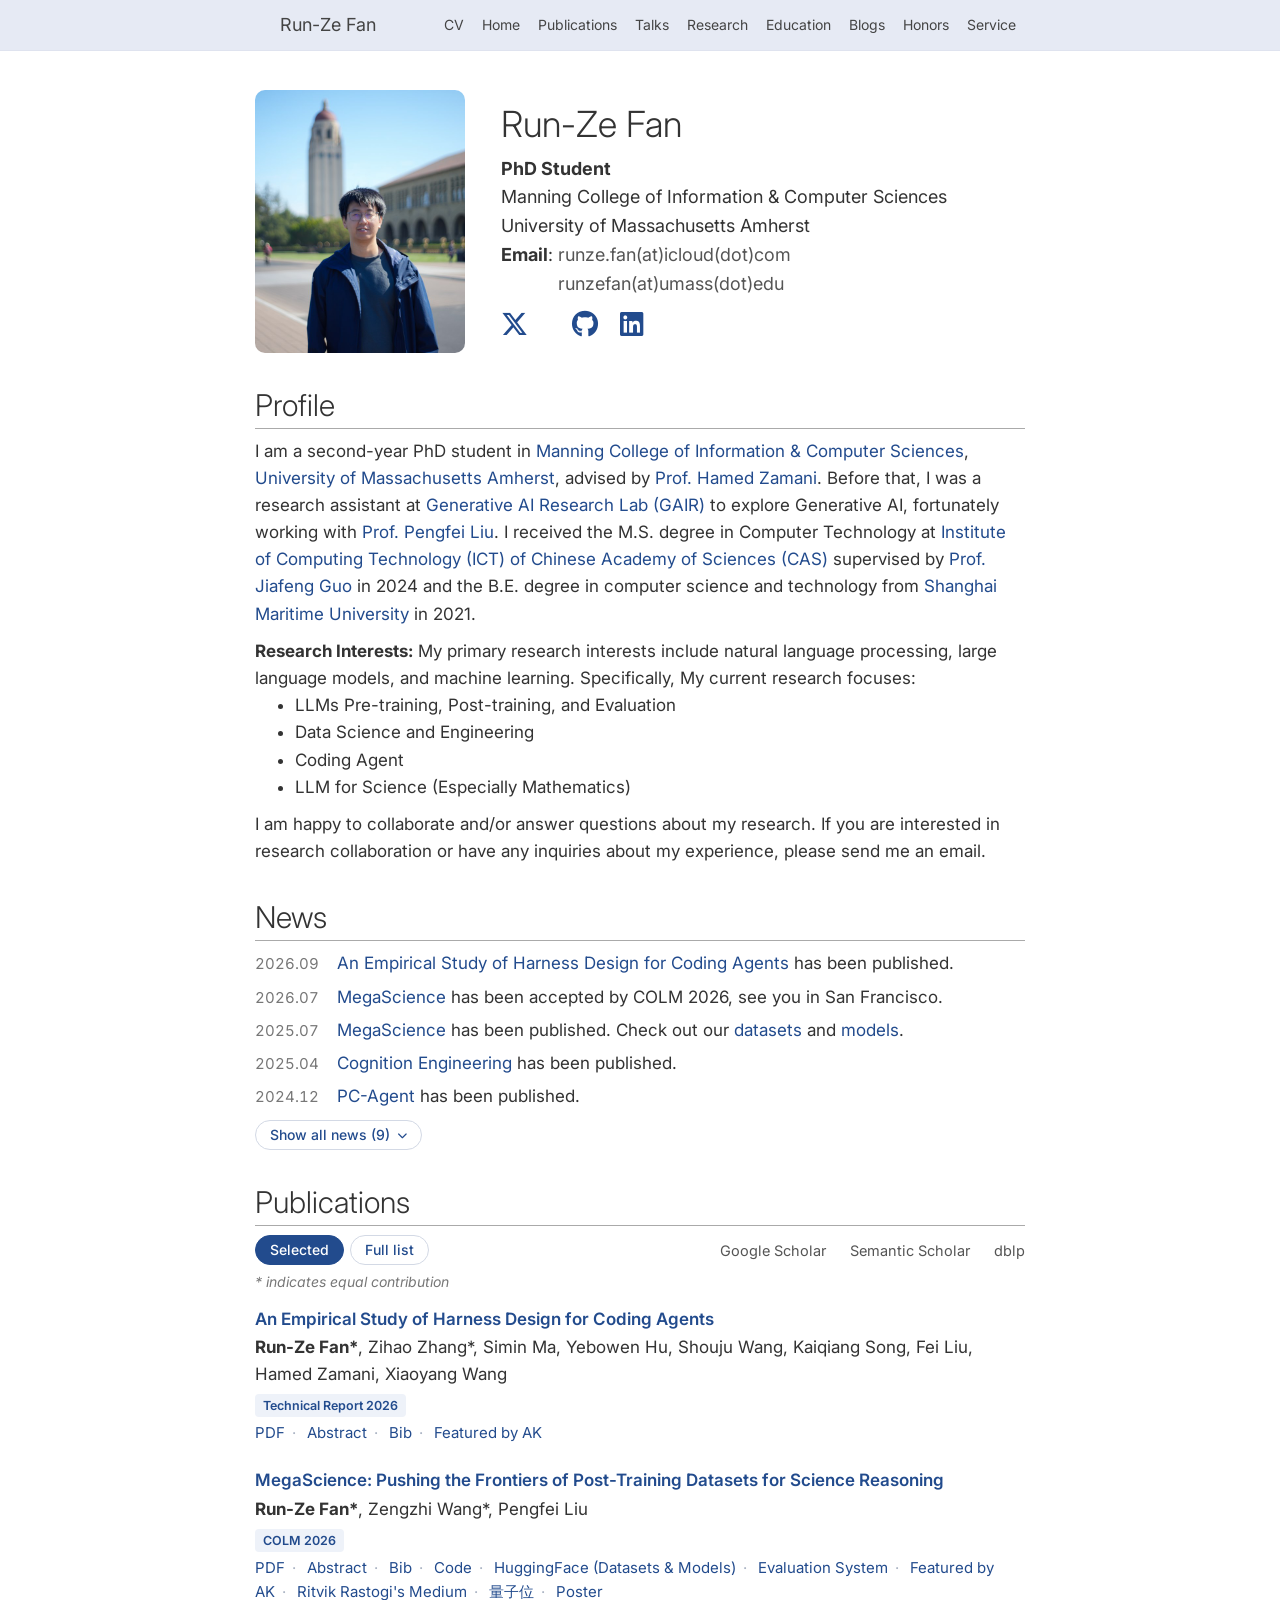
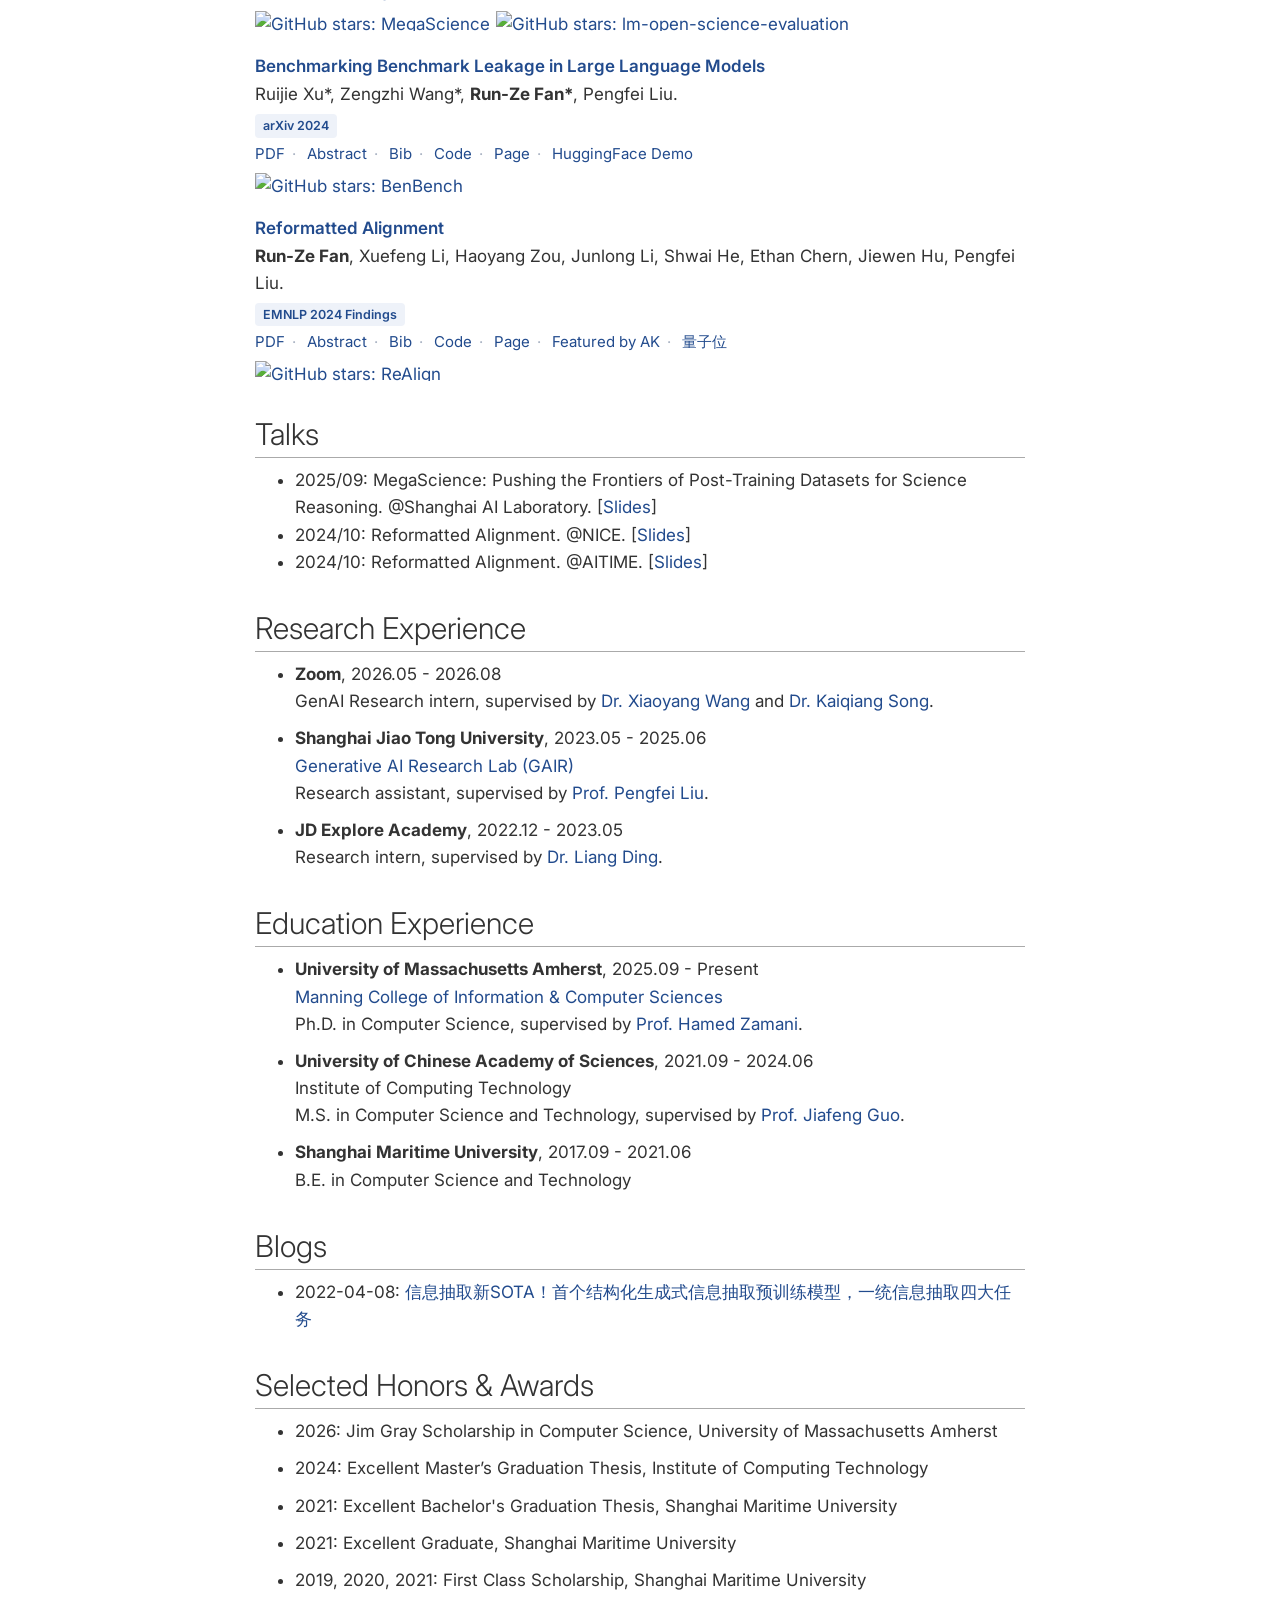
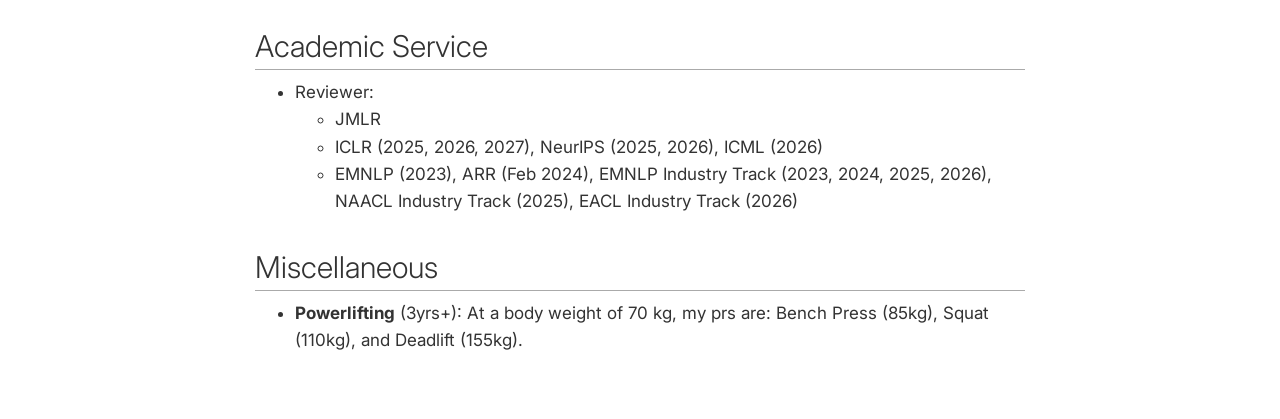
==== index.html @ 236828f7 "update" ====
<!DOCTYPE html>
<html lang="en">
<head>
<meta charset="UTF-8">
<title>Run-Ze Fan</title>
<meta name="keywords" content="Run-Ze Fan">
<meta name="viewport" content="width=device-width, initial-scale=1">

<link rel="preconnect" href="https://fonts.googleapis.com">
<link rel="preconnect" href="https://fonts.gstatic.com" crossorigin>
<link rel="stylesheet" href="https://fonts.googleapis.com/css2?family=Inter:wght@300;400;600;700&display=swap">

<link rel="icon" type="image/png" sizes="192x192" href="RunzeFan_files/favicon.png">
<link rel="apple-touch-icon" href="RunzeFan_files/favicon.png">

<link rel="stylesheet" href="https://maxcdn.bootstrapcdn.com/bootstrap/3.3.7/css/bootstrap.min.css" integrity="sha384-BVYiiSIFeK1dGmJRAkycuHAHRg32OmUcww7on3RYdg4Va+PmSTsz/K68vbdEjh4u" crossorigin="anonymous">
<link rel="stylesheet" href="https://cdnjs.cloudflare.com/ajax/libs/font-awesome/6.7.2/css/all.min.css" integrity="sha384-nRgPTkuX86pH8yjPJUAFuASXQSSl2/bBUiNV47vSYpKFxHJhbcrGnmlYpYJMeD7a" crossorigin="anonymous">
<link rel="stylesheet" href="https://cdnjs.cloudflare.com/ajax/libs/academicons/1.8.6/css/academicons.min.css" integrity="sha256-uFVgMKfistnJAfoCUQigIl+JfUaP47GrRKjf6CTPVmw=" crossorigin="anonymous">
<link rel="stylesheet" type="text/css" href="RunzeFan_files/jemdoc_new.css">

<script src="RunzeFan_files/jquery-2.2.1.min.js"></script>
<script src="https://maxcdn.bootstrapcdn.com/bootstrap/3.3.7/js/bootstrap.min.js" integrity="sha384-Tc5IQib027qvyjSMfHjOMaLkfuWVxZxUPnCJA7l2mCWNIpG9mGCD8wGNIcPD7Txa" crossorigin="anonymous"></script>

<!-- Google tag (gtag.js) -->
<script async src="https://www.googletagmanager.com/gtag/js?id=G-PQW1VQG2H3"></script>
<script>
  window.dataLayer = window.dataLayer || [];
  function gtag(){dataLayer.push(arguments);}
  gtag('js', new Date());

  gtag('config', 'G-PQW1VQG2H3');
</script>
</head>
<body style="padding-top: 80px"><nav class="navbar navbar-custom navbar-fixed-top" role="navigation">
      <div class="container">
        <div class="navbar-header">
          <button type="button" class="navbar-toggle" data-toggle="collapse" data-target=".navbar-main-collapse">
            <i class="fa fa-bars"></i>
          </button>
          <div class="navbar-header my-nav">
            <a class="navbar-brand" style="margin-left: 10px" href="#">Run-Ze Fan</a>
          </div>
        </div>
        <!-- Collect the nav links, forms, and other content for toggling -->
        <div class="collapse navbar-collapse navbar-right navbar-main-collapse" style="max-height: 435px; transition: max-height 0.15s ease-out;">
          <ul class="nav navbar-nav">
            <li><a href="https://drive.google.com/file/d/1GjTOWFCq2JlnmNGqzqNbrWr-F34PGP_i/view?usp=sharing">CV</a></li>
            <li><a href="#">Home</a></li>
            <li><a href="#Publications">Publications</a></li>
            <li><a href="#Talks">Talks</a></li>
            <li><a href="#Research">Research</a></li>
            <li><a href="#Education">Education</a></li>
            <li><a href="#Blogs">Blogs</a></li>
            <li><a href="#Honors">Honors</a></li>
            <li><a href="#Service">Service</a></li>
          </ul>
        </div>
      </div>
    </nav>



<div class="container body-content">
<div class="col-6">
<p>
<script async="" defer="" src="RunzeFan_files/buttons.js"></script>
<script src="RunzeFan_files/jquery.scrollUp.js"></script>

<script type="text/javascript">
  
var a = document.querySelector(".navbar-toggle");
    $(".navbar-nav li a").on("click",function () {
        a.click();
    });

// Toggle Display of BibTeX
function toggleBibtex(articleid) {
  var bib = document.getElementById(articleid);
  // Toggle 
    if(bib.style.display == "none") {
      var x = document.getElementsByClassName("blockcontent");
      var i;
      for (i = 0; i < x.length; i++) {
          x[i].style.display = "none";
      }
      bib.style.display = "";
    }
    else {
      bib.style.display = "none";
    }

}

</script>

<script>
$(function () {
    $.scrollUp({
        animation: 'fade',
        scrollText: '<i class="fas fa-chevron-up"></i>',
        scrollTitle: 'Back to top'
    });
});

</script>

<style type="text/css">
a {
	TEXT-DECORATION: none; COLOR: #224b8d
}
H2 {
	MARGIN-BOTTOM: 0.3em;
	BORDER-BOTTOM: #aaaaaa 1px solid;
	PADDING-BOTTOM: 0.2em;
	PADDING-TOP: 0.5em;
	MARGIN-TOP: 0.7em;
	LINE-HEIGHT: 1;
}
#scrollUp {
    bottom: 20px;
    right: 20px;
    width: 38px;
    height: 38px;
    line-height: 38px;
    text-align: center;
    border-radius: 50%;
    background-color: #224b8d;
    color: #fff;
    font-size: 16px;
    opacity: 0.85;
}
#scrollUp:hover {
    opacity: 1;
    color: #fff;
}
pre{
border:0px;
background-color: #fff
}
h1, h2, h3, h4, h5, h6, .h1, .h2, .h3, .h4, .h5, .h6 {
    font-family: inherit;
    font-weight: 300;
    line-height: 1.1;
    color: inherit;
}

</style>

</p>
<p></p>

<div class="hero">
  <div class="hero-photo">
    <img src="RunzeFan_files/portrait.jpg" alt="Run-Ze Fan" width="640" height="800">
  </div>
  <div class="hero-text">
    <h1>Run-Ze Fan</h1>
    <div class="hero-meta">
      <b>PhD Student</b><br>
      Manning College of Information & Computer Sciences<br>
      University of Massachusetts Amherst<br>
      <table class="hero-email">
        <tr><td><b>Email</b>:&nbsp;</td><td><span class="email">runze.fan(at)icloud(dot)com</span></td></tr>
        <tr><td></td><td><span class="email">runzefan(at)umass(dot)edu</span></td></tr>
      </table>
    </div>
    <div class="hero-links">
      <a href="https://x.com/Vfrz525_" target="_blank" rel="noopener" title="X" aria-label="X"><i class="fab fa-x-twitter"></i></a>
      <a href="https://scholar.google.com/citations?user=mhot7AUAAAAJ&hl=en" target="_blank" rel="noopener" title="Google Scholar" aria-label="Google Scholar"><i class="ai ai-google-scholar"></i></a>
      <a href="https://github.com/RZFan525" target="_blank" rel="noopener" title="GitHub" aria-label="GitHub"><i class="fab fa-github"></i></a>
      <a href="https://www.linkedin.com/in/vfrz525/" target="_blank" rel="noopener" title="LinkedIn" aria-label="LinkedIn"><i class="fab fa-linkedin"></i></a>
    </div>
  </div>
</div>

<h2>Profile 
<!-- <a href="cv_zhangzhuosheng.pdf">[Curriculum Vitae]</a> -->
</h2>
              <p>I am a second-year PhD student in <a href="https://www.cics.umass.edu/" target="_blank">Manning College of Information & Computer Sciences</a>, <a href="https://www.umass.edu/" target="_blank">University of Massachusetts Amherst</a>, advised by <a href="https://groups.cs.umass.edu/zamani/" target="_blank">Prof. Hamed Zamani</a>. Before that, I was a research assistant at <a href="https://plms.ai/index.html" target="_blank">Generative AI Research Lab (GAIR)</a> to explore Generative AI, fortunately working with <a href="https://scholar.google.com/citations?user=oIz_CYEAAAAJ&hl=en" target="_blank">Prof. Pengfei Liu</a>. I received the M.S. degree in Computer Technology at <a href="http://www.ict.ac.cn/" target="_blank">Institute of Computing Technology (ICT) of Chinese Academy of Sciences (CAS)</a> supervised by <a href="https://scholar.google.com/citations?user=nD0I3PUAAAAJ&hl=en&oi=ao" target="_blank">Prof. Jiafeng Guo</a> in 2024 and the B.E. degree in computer science and technology from <a href="https://www.shmtu.edu.cn/" target="_blank">Shanghai Maritime University</a> in 2021.
              </p>
    <b class="alert-heading">Research Interests:</b> My primary research interests include natural language processing, large language models, and machine learning. Specifically, My current research focuses:
    <div>
	<ul>
    <li>LLMs Pre-training, Post-training, and Evaluation</li>
    <li>Data Science and Engineering</li>
    <li>Coding Agent</li>
    <li>LLM for Science (Especially Mathematics)</li>
    </ul>
        </div>

<!--<br><br>-->
<p> I am happy to collaborate and/or answer questions about my research. If you are interested in research collaboration or have any inquiries about my experience, please send me an email. </p>
<!--<br><br>-->

<!--<font color="red">🌟I am looking for a Ph.D. position in the 2025 fall, please drop me an email if you'd like to collaborate with me.</font><br>-->
<!--<p style="color: darkblue;"><a href="https://drive.google.com/file/d/1GjTOWFCq2JlnmNGqzqNbrWr-F34PGP_i/view?usp=sharing" target="_blank"><strong>🌟[Curriculum Vitae]</strong></a>   &nbsp;&nbsp; <a href="https://drive.google.com/file/d/15BMdoCxVGbQfPTY4QeVZMvMMsFSkiwjo/view?usp=sharing" target="_blank"><strong>[Research Statement]</strong></a></p>-->
 <!--
<h2>RESEARCH INTEREST</h2>

&nbsp;&nbsp;&nbsp;&nbsp;&nbsp;Natural Language Understanding, Question Answering and Machine Reading Comprehension
-->
<h2 id="News">News</h2>
<ul class="news-list collapsed" id="news-list">
  <li><span class="news-date">2026.09</span><span class="news-text"><a href="https://huggingface.co/papers/2609.20804" target="_blank" rel="noopener">An Empirical Study of Harness Design for Coding Agents</a> has been published.</span></li>
  <li><span class="news-date">2026.07</span><span class="news-text"><a href="https://huggingface.co/MegaScience" target="_blank" rel="noopener">MegaScience</a> has been accepted by COLM 2026, see you in San Francisco.</span></li>
  <li><span class="news-date">2025.07</span><span class="news-text"><a href="https://github.com/GAIR-NLP/MegaScience" target="_blank" rel="noopener">MegaScience</a> has been published. Check out our <a href="https://huggingface.co/MegaScience" target="_blank" rel="noopener">datasets</a> and <a href="https://huggingface.co/MegaScience" target="_blank" rel="noopener">models</a>.</span></li>
  <li><span class="news-date">2025.04</span><span class="news-text"><a href="https://gair-nlp.github.io/cognition-engineering/" target="_blank" rel="noopener">Cognition Engineering</a> has been published.</span></li>
  <li><span class="news-date">2024.12</span><span class="news-text"><a href="https://gair-nlp.github.io/PC-Agent/" target="_blank" rel="noopener">PC-Agent</a> has been published.</span></li>
  <li class="news-more"><span class="news-date">2024.09</span><span class="news-text"><a href="https://gair-nlp.github.io/OlympicArena/" target="_blank" rel="noopener">OlympicArena</a> has been accepted by NeurIPS 2024 Datasets and Benchmarks.</span></li>
  <li class="news-more"><span class="news-date">2024.09</span><span class="news-text"><a href="https://gair-nlp.github.io/ReAlign/" target="_blank" rel="noopener">ReAlign</a> has been accepted by EMNLP2024 Findings.</span></li>
  <li class="news-more"><span class="news-date">2024.07</span><span class="news-text">I am happy to contribute to <a href="https://arxiv.org/abs/2407.21530" target="_blank" rel="noopener">The 1st Workshop on Data Contamination (CONDA)</a>.</span></li>
  <li class="news-more"><span class="news-date">2024.04</span><span class="news-text"><a href="https://gair-nlp.github.io/benbench/" target="_blank" rel="noopener">BenBench</a> has been published.</span></li>
  <!--<LI>2024.01: <a href="https://gair-nlp.github.io/auto-j/" target="_blank" rel="noopener">Auto-J</a> has been accepted by ICLR2024.</LI>-->
  <!--<LI>2023.12: <a href="https://arxiv.org/abs/2312.10466" target="_blank" rel="noopener">RIGHT</a> has been accepted by ECIR2024.</LI>-->
  <!--<LI>2023.10: <a href="https://arxiv.org/abs/2310.09832" target="_blank" rel="noopener">MEO</a> has been accepted by EMNLP2023 Main Conference <b>(Oral)</b>.</LI>-->
</ul>
<button type="button" class="news-toggle" id="news-toggle" aria-controls="news-list" aria-expanded="false">Show all news (9)</button>


<!--<h2 id="Talks">Tutorials</h2>-->
<!--<div>-->
<!--	<ul>-->
<!--   <li>CVPR 2024: <b style="color: #224b8d"> From Multimodal LLM to Human-level AI: Modality, Instruction, Reasoning and Beyond</b><br>-->
<!--      Hao Fei, Yuan Yao, Ao Zhang, Haotian Liu, Fuxiao Liu, Zhuosheng Zhang, Shuicheng Yan.<br>-->
<!--      Seattle WA, USA-->
<!--    </li> -->
<!--   <li>LREC-COLING 2024: <b style="color: #224b8d"> From Multimodal LLM to Human-level AI: Modality, Instruction, Reasoning, Efficiency and Beyond</b><br>-->
<!--      Hao Fei, Yuan Yao, Zhuosheng Zhang, Fuxiao Liu, Ao Zhang, Tat-Seng Chua.<br>-->
<!--      Torino, Italia-->
<!--    </li> -->
<!--   <li>IJCNLP-AACL 2023: <b style="color: #224b8d"> Learning WHO Saying WHAT to WHOM in Multi-Party Conversations</b><br>-->
<!--      Jia-Chen Gu, Zhuosheng Zhang, and Zhen-Hua Ling. <a href="https://aclanthology.org/2023.ijcnlp-tutorials.5.pdf" target="_blank" rel="noopener">[Abstract]</a><br>-->
<!--      Bali, Indonesia.-->
<!--    </li>-->
<!--   <li>IJCAI 2021: <b style="color: #224b8d"> Machine Reading Comprehension: The Role of Contextualized Language Models and Beyond</b><br>-->
<!--      Zhuosheng Zhang and Hai Zhao. <a href="http://bcmi.sjtu.edu.cn/~zhangzs/slides/IJCAI21_TT_MRC.pdf" target="_blank" rel="noopener">[slides]</a><br>-->
<!--      Montreal, Canada (Virtual)-->
<!--    </li>-->
<!--    <li>For Beginners: <b style="color: #224b8d">Dive into LLMs《动手学大模型》系列编程实践教程</b> <a href="https://github.com/Lordog/dive-into-llms" target="_blank" rel="noopener">[GitHub]</a><br>-->
<!--   </li>-->
<!--</ul>-->
<!--</div>-->


<div id="publication" class="field" style="">
<div class="blank"></div>
<!--<h2 id="Publications">Publications</h2>-->
<h2 id="Publications">Publications</h2>
<div class="pub-toolbar">
  <div class="pub-tabs">
    <button type="button" class="pub-tab active" data-list="selected-publications">Selected</button>
    <button type="button" class="pub-tab" data-list="full-publications">Full list</button>
  </div>
  <div class="pub-profiles">
    <a href="https://scholar.google.com/citations?user=mhot7AUAAAAJ&hl=en" target="_blank" rel="noopener"><i class="ai ai-google-scholar"></i>Google Scholar</a>
    <a href="https://www.semanticscholar.org/author/Run-Ze-Fan/1657674644" target="_blank" rel="noopener"><i class="ai ai-semantic-scholar"></i>Semantic Scholar</a>
    <a href="https://dblp.org/pid/355/5702.html" target="_blank" rel="noopener"><i class="ai ai-dblp"></i>dblp</a>
  </div>
</div>
<p class="pub-note">* indicates equal contribution</p>

<!-- Selected Publications List -->
<div id="selected-publications" class="publication-list" style="display: block;">
    <ul class="pub-list">
    <li>
  <div class="pub-title">An Empirical Study of Harness Design for Coding Agents</div>
  <div class="pub-authors"><b>Run-Ze Fan*</b>, Zihao Zhang*, Simin Ma, Yebowen Hu, Shouju Wang, Kaiqiang Song, Fei Liu, Hamed Zamani, Xiaoyang Wang</div>
  <div class="pub-meta"><span class="venue">Technical Report 2026</span></div>
  <div class="pub-links">
    <a href="https://arxiv.org/abs/2609.20804" target="_blank">PDF</a>
    <a href="javascript:toggleBibtex(&#39;harness_design_abs1&#39;)" target="_self">Abstract</a>
    <a href="javascript:toggleBibtex(&#39;harness_design_bib1&#39;)" target="_self">Bib</a>
    <a href="https://x.com/_akhaliq/status/2101020560964866103" target="_blank">Featured by AK</a>
    <!--        [<a href="https://drive.google.com/file/d/1868ryRvi0WbQSI3nclkafRPEjOA72FlI/view?usp=sharing" target="_blank">Poster</a>]-->
  </div>
  <div id="harness_design_abs1" class="blockcontent" style="DISPLAY: none">
  <p>
Coding harnesses shape how autonomous coding agents translate model capabilities into long-horizon software-engineering performance, yet existing work typically evaluates harnesses as monolithic systems, leaving the effectiveness of individual components unclear. To enable component-level comparisons, we study this question with a lightweight coding harness whose execution loop is fixed while three components are varied: planning, action space, and context management. Across four models evaluated on SWE-Bench Verified and Terminal-Bench 2.1, we evaluate 176 matched settings spanning five context-management strategies, four context-window budgets, and targeted ablations of planning and action space. We find that: (1) Context management becomes increasingly valuable as the context-window budget tightens, with most of its benefit coming from preventing context-overflow failures. (2) Staging rule-based elision before LLM-based summarization provides the strongest overall efficiency among the context-management strategies, whereas making elided content recoverable adds machinery that models rarely use and yields no accuracy gain. (3) Planning shifts from an accuracy scaffold for weaker models to a cost saver for stronger models, with little change in accuracy. (4) Predefined tools improve performance for models with weaker bash proficiency, whereas bash-capable models can operate effectively with a bash-only interface and achieve substantially lower cost, especially on command-line-centric tasks. Trajectory-level analysis explains these effects: context management extends execution trajectories without substantially altering agent behavior, planning changes where trajectories stop, and the action space changes the granularity at which code is written. These findings inform model- and budget-aware harness design and provide a modular framework for evaluating future harness components.</p>
  </div>
  <div id="harness_design_bib1" class="blockcontent" style="DISPLAY: none">
            <pre>@article{fan2026empiricalstudyharnessdesign,
  title={An Empirical Study of Harness Design for Coding Agents},
  author={Fan, Run-Ze and Zhang, Zihao and Ma, Simin and Hu, Yebowen and Wang, Shouju and Song, Kaiqiang and Liu, Fei and Zamani, Hamed and Wang, Xiaoyang},
  year={2026},
  journal={arXiv preprint arXiv:2609.20804},
  url={https://arxiv.org/abs/2609.20804}
}</pre>
  </div>
</li>
<li>
  <div class="pub-title">MegaScience: Pushing the Frontiers of Post-Training Datasets for Science Reasoning</div>
  <div class="pub-authors"><b>Run-Ze Fan*</b>, Zengzhi Wang*, Pengfei Liu</div>
  <div class="pub-meta"><span class="venue">COLM 2026</span></div>
  <div class="pub-links">
    <a href="https://arxiv.org/abs/2507.16812" target="_blank">PDF</a>
    <a href="javascript:toggleBibtex(&#39;MegaScience_abs1&#39;)" target="_self">Abstract</a>
    <a href="javascript:toggleBibtex(&#39;MegaScience_bib1&#39;)" target="_self">Bib</a>
    <a href="https://github.com/GAIR-NLP/MegaScience" target="_blank">Code</a>
    <a href="https://huggingface.co/MegaScience" target="_blank">HuggingFace (Datasets & Models)</a>
    <a href="https://github.com/GAIR-NLP/lm-open-science-evaluation" target="_blank">Evaluation System</a>
    <a href="https://x.com/_akhaliq/status/1947850159611645992" target="_blank">Featured by AK</a>
    <a href="https://ritvik19.medium.com/papers-explained-435-megascience-ffe3fe3a8040" target="_blank">Ritvik Rastogi's Medium</a>
    <a href="https://mp.weixin.qq.com/s/0Dp8nriVNr4fOEkuMH4JLQ" target="_blank">量子位</a>
    <a href="https://drive.google.com/file/d/1868ryRvi0WbQSI3nclkafRPEjOA72FlI/view?usp=sharing" target="_blank">Poster</a>
  </div>
  <div class="pub-badges">
    <a href="https://github.com/GAIR-NLP/MegaScience" target="_blank" rel="noopener"><img alt="GitHub stars: MegaScience" src="https://img.shields.io/github/stars/GAIR-NLP/MegaScience?label=MegaScience&amp;style=flat-square&amp;labelColor=eef2f9&amp;color=224b8d&amp;logo=github&amp;logoColor=224b8d"></a>
    <a href="https://github.com/GAIR-NLP/lm-open-science-evaluation" target="_blank" rel="noopener"><img alt="GitHub stars: lm-open-science-evaluation" src="https://img.shields.io/github/stars/GAIR-NLP/lm-open-science-evaluation?label=lm-open-science-evaluation&amp;style=flat-square&amp;labelColor=eef2f9&amp;color=224b8d&amp;logo=github&amp;logoColor=224b8d"></a>
  </div>
  <div id="MegaScience_abs1" class="blockcontent" style="DISPLAY: none">
  <p>
Scientific reasoning is critical for developing AI scientists and supporting human researchers in advancing the frontiers of natural science discovery. However, the open-source community has primarily focused on mathematics and coding while neglecting the scientific domain, largely due to the absence of open, large-scale, high-quality, verifiable scientific reasoning datasets. To bridge this gap, we first present TextbookReasoning, an open dataset featuring truthful reference answers extracted from 12k university-level scientific textbooks, comprising 650k reasoning questions spanning 7 scientific disciplines. We further introduce MegaScience, a large-scale mixture of high-quality open-source datasets totaling 1.25 million instances, developed through systematic ablation studies that evaluate various data selection methodologies to identify the optimal subset for each publicly available scientific dataset. Meanwhile, we build a comprehensive evaluation system covering diverse subjects and question types across 15 benchmarks, incorporating comprehensive answer extraction strategies to ensure accurate evaluation metrics. Our experiments demonstrate that our datasets achieve superior performance and training efficiency with more concise response lengths compared to existing open-source scientific datasets. Furthermore, we train Llama3.1, Qwen2.5, and Qwen3 series base models on MegaScience, which significantly outperform the corresponding official instruct models in average performance. In addition, MegaScience exhibits greater effectiveness for larger and stronger models, suggesting a scaling benefit for scientific tuning. We release our data curation pipeline, evaluation system, datasets, and seven trained models to the community to advance scientific reasoning research.</p>
  </div>
  <div id="MegaScience_bib1" class="blockcontent" style="DISPLAY: none">
            <pre>@article{fan2025megascience,
  title={MegaScience: Pushing the Frontiers of Post-Training Datasets for Science Reasoning},
  author={Fan, Run-Ze and Wang, Zengzhi and Liu, Pengfei},
  year={2025},
  journal={arXiv preprint arXiv:2507.16812},
  url={https://arxiv.org/abs/2507.16812}
}</pre>
  </div>
</li>
<li>
  <div class="pub-title">Benchmarking Benchmark Leakage in Large Language Models</div>
  <div class="pub-authors">Ruijie Xu*, Zengzhi Wang*, <b>Run-Ze Fan*</b>, Pengfei Liu.</div>
  <div class="pub-meta"><span class="venue">arXiv 2024</span></div>
  <div class="pub-links">
    <a href="https://arxiv.org/abs/2404.18824" target="_blank">PDF</a>
    <a href="javascript:toggleBibtex(&#39;BenBench_abs1&#39;)" target="_self">Abstract</a>
    <a href="javascript:toggleBibtex(&#39;BenBench_bib1&#39;)" target="_self">Bib</a>
    <a href="https://github.com/GAIR-NLP/benbench" target="_blank">Code</a>
    <a href="https://gair-nlp.github.io/benbench/" target="_blank">Page</a>
    <a href="https://huggingface.co/spaces/GAIR/BenBench" target="_blank">HuggingFace Demo</a>
    <!--        [<a href="https://x.com/_akhaliq/status/1759821621676724441" target="_blank">Featured by AK</a>]-->
    <!--        [<a href="https://mp.weixin.qq.com/s/iIy8t27uo-DFJKEV0TK7Zg" target="_blank">量子位</a>]-->
  </div>
  <div class="pub-badges">
    <a href="https://github.com/GAIR-NLP/benbench" target="_blank" rel="noopener"><img alt="GitHub stars: BenBench" src="https://img.shields.io/github/stars/GAIR-NLP/benbench?label=BenBench&amp;style=flat-square&amp;labelColor=eef2f9&amp;color=224b8d&amp;logo=github&amp;logoColor=224b8d"></a>
  </div>
  <div id="BenBench_abs1" class="blockcontent" style="DISPLAY: none">
  <p>
Amid the expanding use of pre-training data, the phenomenon of benchmark dataset leakage has become increasingly prominent, exacerbated by opaque training processes and the often undisclosed inclusion of supervised data in contemporary Large Language Models (LLMs). This issue skews benchmark effectiveness and fosters potentially unfair comparisons, impeding the field's healthy development. To address this, we introduce a detection pipeline utilizing Perplexity and N-gram accuracy, two simple and scalable metrics that gauge a model's prediction precision on benchmark, to identify potential data leakages. By analyzing 31 LLMs under the context of mathematical reasoning, we reveal substantial instances of training even test set misuse, resulting in potentially unfair comparisons. These findings prompt us to offer several recommendations regarding model documentation, benchmark setup, and future evaluations. Notably, we propose the "Benchmark Transparency Card" to encourage clear documentation of benchmark utilization, promoting transparency and healthy developments of LLMs. we have made our leaderboard, pipeline implementation, and model predictions publicly available, fostering future research.
  </p>
  </div>
  <div id="BenBench_bib1" class="blockcontent" style="DISPLAY: none">
            <pre>@article{xu2024benchmarking,
      title={Benchmarking Benchmark Leakage in Large Language Models},
      author={Xu, Ruijie and Wang, Zengzhi and Fan, Run-Ze and Liu, Pengfei},
      year={2024},
      journal={arXiv preprint arXiv:2404.18824},
      url={https://arxiv.org/abs/2404.18824}
}</pre>
  </div>
</li>
<li>
  <div class="pub-title">Reformatted Alignment</div>
  <div class="pub-authors"><b>Run-Ze Fan</b>, Xuefeng Li, Haoyang Zou, Junlong Li, Shwai He, Ethan Chern, Jiewen Hu, Pengfei Liu.</div>
  <div class="pub-meta"><span class="venue">EMNLP 2024 Findings</span></div>
  <div class="pub-links">
    <a href="https://arxiv.org/abs/2402.12219" target="_blank">PDF</a>
    <a href="javascript:toggleBibtex(&#39;ReAlign_abs1&#39;)" target="_self">Abstract</a>
    <a href="javascript:toggleBibtex(&#39;ReAlign_bib1&#39;)" target="_self">Bib</a>
    <a href="https://github.com/GAIR-NLP/ReAlign" target="_blank">Code</a>
    <a href="https://gair-nlp.github.io/ReAlign/" target="_blank">Page</a>
    <a href="https://x.com/_akhaliq/status/1759821621676724441" target="_blank">Featured by AK</a>
    <a href="https://mp.weixin.qq.com/s/iIy8t27uo-DFJKEV0TK7Zg" target="_blank">量子位</a>
  </div>
  <div class="pub-badges">
    <a href="https://github.com/GAIR-NLP/ReAlign" target="_blank" rel="noopener"><img alt="GitHub stars: ReAlign" src="https://img.shields.io/github/stars/GAIR-NLP/ReAlign?label=ReAlign&amp;style=flat-square&amp;labelColor=eef2f9&amp;color=224b8d&amp;logo=github&amp;logoColor=224b8d"></a>
  </div>
  <div id="ReAlign_abs1" class="blockcontent" style="DISPLAY: none">
  <p>
The quality of finetuning data is crucial for aligning large language models (LLMs) with human values. Current methods to improve data quality are either labor-intensive or prone to factual errors caused by LLM hallucinations. This paper explores elevating the quality of existing instruction data to better align with human values, introducing a simple and effective approach named ReAlign, which reformats the responses of instruction data into a format that better aligns with pre-established criteria and the collated evidence. This approach minimizes human annotation, hallucination, and the difficulty in scaling, remaining orthogonal to existing alignment techniques. Experimentally, ReAlign significantly boosts the general alignment ability, math reasoning, factuality, and readability of the LLMs.
Encouragingly, without introducing any additional data or advanced training techniques, and merely by reformatting the response, LLaMA-2-13B's mathematical reasoning ability on GSM8K can be improved from 46.77% to 56.63% in accuracy. Additionally, a mere 5% of ReAlign data yields a 67% boost in general alignment ability measured by the Alpaca dataset. This work highlights the need for further research into the science and mechanistic interpretability of LLMs. We have made the associated code and data publicly accessible to support future studies at <a href="https://github.com/GAIR-NLP/ReAlign" target="_blank">https://github.com/GAIR-NLP/ReAlign</a>.                            </p>
  </div>
  <div id="ReAlign_bib1" class="blockcontent" style="DISPLAY: none">
            <pre>@article{fan2024reformatted,
      title={Reformatted Alignment},
      author={Fan, Run-Ze and Li, Xuefeng and Zou, Haoyang and Li, Junlong and He, Shwai and Chern, Ethan and Hu, Jiewen and Liu, Pengfei},
      year={2024},
      journal={arXiv preprint arXiv:2402.12219},
      url={https://arxiv.org/abs/2402.12219}
}</pre>
  </div>
</li>
</ul>
</div>

<!-- Full Publications List -->
<div id="full-publications" class="publication-list" style="display: none;">
    <ul class="pub-list">
    <li>
  <div class="pub-title">An Empirical Study of Harness Design for Coding Agents</div>
  <div class="pub-authors"><b>Run-Ze Fan*</b>, Zihao Zhang*, Simin Ma, Yebowen Hu, Shouju Wang, Kaiqiang Song, Fei Liu, Hamed Zamani, Xiaoyang Wang</div>
  <div class="pub-meta"><span class="venue">Technical Report 2026</span></div>
  <div class="pub-links">
    <a href="https://arxiv.org/abs/2609.20804" target="_blank">PDF</a>
    <a href="javascript:toggleBibtex(&#39;harness_design_abs2&#39;)" target="_self">Abstract</a>
    <a href="javascript:toggleBibtex(&#39;harness_design_bib2&#39;)" target="_self">Bib</a>
    <a href="https://x.com/_akhaliq/status/2101020560964866103" target="_blank">Featured by AK</a>
    <!--        [<a href="https://drive.google.com/file/d/1868ryRvi0WbQSI3nclkafRPEjOA72FlI/view?usp=sharing" target="_blank">Poster</a>]-->
  </div>
  <div id="harness_design_abs2" class="blockcontent" style="DISPLAY: none">
  <p>
Coding harnesses shape how autonomous coding agents translate model capabilities into long-horizon software-engineering performance, yet existing work typically evaluates harnesses as monolithic systems, leaving the effectiveness of individual components unclear. To enable component-level comparisons, we study this question with a lightweight coding harness whose execution loop is fixed while three components are varied: planning, action space, and context management. Across four models evaluated on SWE-Bench Verified and Terminal-Bench 2.1, we evaluate 176 matched settings spanning five context-management strategies, four context-window budgets, and targeted ablations of planning and action space. We find that: (1) Context management becomes increasingly valuable as the context-window budget tightens, with most of its benefit coming from preventing context-overflow failures. (2) Staging rule-based elision before LLM-based summarization provides the strongest overall efficiency among the context-management strategies, whereas making elided content recoverable adds machinery that models rarely use and yields no accuracy gain. (3) Planning shifts from an accuracy scaffold for weaker models to a cost saver for stronger models, with little change in accuracy. (4) Predefined tools improve performance for models with weaker bash proficiency, whereas bash-capable models can operate effectively with a bash-only interface and achieve substantially lower cost, especially on command-line-centric tasks. Trajectory-level analysis explains these effects: context management extends execution trajectories without substantially altering agent behavior, planning changes where trajectories stop, and the action space changes the granularity at which code is written. These findings inform model- and budget-aware harness design and provide a modular framework for evaluating future harness components.</p>
  </div>
  <div id="harness_design_bib2" class="blockcontent" style="DISPLAY: none">
            <pre>@article{fan2026empiricalstudyharnessdesign,
  title={An Empirical Study of Harness Design for Coding Agents},
  author={Fan, Run-Ze and Zhang, Zihao and Ma, Simin and Hu, Yebowen and Wang, Shouju and Song, Kaiqiang and Liu, Fei and Zamani, Hamed and Wang, Xiaoyang},
  year={2026},
  journal={arXiv preprint arXiv:2609.20804},
  url={https://arxiv.org/abs/2609.20804}
}</pre>
  </div>
</li>
<li>
  <div class="pub-title">Deep Research: A Systematic Survey</div>
  <div class="pub-authors">Zhengliang Shi, Yiqun Chen, Haitao Li, Weiwei Sun, Shiyu Ni, Yougang Lyu, <b>Run-Ze Fan</b>, Bowen Jin, Yixuan Weng, Minjun Zhu, Qiujie Xie, Xinyu Guo, Qu Yang, Jiayi Wu, Jujia Zhao, Xiaqiang Tang, Xinbei Ma, Cunxiang Wang, Jiaxin Mao, Qingyao Ai, Jen-Tse Huang, Wenxuan Wang, Yue Zhang, Yiming Yang, Zhaopeng Tu, Zhaochun Ren</div>
  <div class="pub-meta"><span class="venue">arXiv 2025</span></div>
  <div class="pub-links">
    <a href="https://arxiv.org/abs/2512.02038" target="_blank">PDF</a>
    <a href="javascript:toggleBibtex(&#39;DeepResearch_abs&#39;)" target="_self">Abstract</a>
    <a href="javascript:toggleBibtex(&#39;DeepResearch_bib&#39;)" target="_self">Bib</a>
    <a href="https://github.com/mangopy/Deep-Research-Survey" target="_blank">Github</a>
    <a href="https://mp.weixin.qq.com/s/9eFmZPJ15wsWElPSiwiiUQ" target="_blank">机器之心</a>
  </div>
  <div class="pub-badges">
    <a href="https://github.com/mangopy/Deep-Research-Survey" target="_blank" rel="noopener"><img alt="GitHub stars: Deep-Research-Survey" src="https://img.shields.io/github/stars/mangopy/Deep-Research-Survey?label=Deep-Research-Survey&amp;style=flat-square&amp;labelColor=eef2f9&amp;color=224b8d&amp;logo=github&amp;logoColor=224b8d"></a>
  </div>
  <div id="DeepResearch_abs" class="blockcontent" style="DISPLAY: none">
  <p>
Large language models (LLMs) have rapidly evolved from text generators into powerful problem solvers. Yet, many open tasks demand critical thinking, multi-source, and verifiable outputs, which are beyond single-shot prompting or standard retrieval-augmented generation. Recently, numerous studies have explored Deep Research (DR), which aims to combine the reasoning capabilities of LLMs with external tools, such as search engines, thereby empowering LLMs to act as research agents capable of completing complex, open-ended tasks. This survey presents a comprehensive and systematic overview of deep research systems, including a clear roadmap, foundational components, practical implementation techniques, important challenges, and future directions. Specifically, our main contributions are as follows: (i) we formalize a three-stage roadmap and distinguish deep research from related paradigms; (ii) we introduce four key components: query planning, information acquisition, memory management, and answer generation, each paired with fine-grained sub-taxonomies; (iii) we summarize optimization techniques, including prompting, supervised fine-tuning, and agentic reinforcement learning; and (iv) we consolidate evaluation criteria and open challenges, aiming to guide and facilitate future development. As the field of deep research continues to evolve rapidly, we are committed to continuously updating this survey to reflect the latest progress in this area.</p>
  </div>
  <div id="DeepResearch_bib" class="blockcontent" style="DISPLAY: none">
            <pre>@article{shi2025deep,
title={Deep Research: A Systematic Survey},
author={Zhengliang Shi and Yiqun Chen and Haitao Li and Weiwei Sun and Shiyu Ni and Yougang Lyu and Run-Ze Fan and Bowen Jin and Yixuan Weng and Minjun Zhu and Qiujie Xie and Xinyu Guo and Qu Yang and Jiayi Wu and Jujia Zhao and Xiaqiang Tang and Xinbei Ma and Cunxiang Wang and Jiaxin Mao and Qingyao Ai and Jen-Tse Huang and Wenxuan Wang and Yue Zhang and Yiming Yang and Zhaopeng Tu and Zhaochun Ren},
journal={arXiv preprint arXiv:2512.02038},
year={2025},
url={https://arxiv.org/abs/2512.02038}
}</pre>
  </div>
</li>
<li>
  <div class="pub-title">MegaScience: Pushing the Frontiers of Post-Training Datasets for Science Reasoning</div>
  <div class="pub-authors"><b>Run-Ze Fan*</b>, Zengzhi Wang*, Pengfei Liu</div>
  <div class="pub-meta"><span class="venue">COLM 2026</span></div>
  <div class="pub-links">
    <a href="https://arxiv.org/abs/2507.16812" target="_blank">PDF</a>
    <a href="javascript:toggleBibtex(&#39;MegaScience_abs&#39;)" target="_self">Abstract</a>
    <a href="javascript:toggleBibtex(&#39;MegaScience_bib&#39;)" target="_self">Bib</a>
    <a href="https://github.com/GAIR-NLP/MegaScience" target="_blank">Code</a>
    <a href="https://huggingface.co/MegaScience" target="_blank">HuggingFace (Datasets & Models)</a>
    <a href="https://github.com/GAIR-NLP/lm-open-science-evaluation" target="_blank">Evaluation System</a>
    <a href="https://x.com/_akhaliq/status/1947850159611645992" target="_blank">Featured by AK</a>
    <a href="https://ritvik19.medium.com/papers-explained-435-megascience-ffe3fe3a8040" target="_blank">Ritvik Rastogi's Medium</a>
    <a href="https://mp.weixin.qq.com/s/0Dp8nriVNr4fOEkuMH4JLQ" target="_blank">量子位</a>
    <a href="https://drive.google.com/file/d/1868ryRvi0WbQSI3nclkafRPEjOA72FlI/view?usp=sharing" target="_blank">Poster</a>
  </div>
  <div class="pub-badges">
    <a href="https://github.com/GAIR-NLP/MegaScience" target="_blank" rel="noopener"><img alt="GitHub stars: MegaScience" src="https://img.shields.io/github/stars/GAIR-NLP/MegaScience?label=MegaScience&amp;style=flat-square&amp;labelColor=eef2f9&amp;color=224b8d&amp;logo=github&amp;logoColor=224b8d"></a>
    <a href="https://github.com/GAIR-NLP/lm-open-science-evaluation" target="_blank" rel="noopener"><img alt="GitHub stars: lm-open-science-evaluation" src="https://img.shields.io/github/stars/GAIR-NLP/lm-open-science-evaluation?label=lm-open-science-evaluation&amp;style=flat-square&amp;labelColor=eef2f9&amp;color=224b8d&amp;logo=github&amp;logoColor=224b8d"></a>
  </div>
  <div id="MegaScience_abs" class="blockcontent" style="DISPLAY: none">
  <p>
Scientific reasoning is critical for developing AI scientists and supporting human researchers in advancing the frontiers of natural science discovery. However, the open-source community has primarily focused on mathematics and coding while neglecting the scientific domain, largely due to the absence of open, large-scale, high-quality, verifiable scientific reasoning datasets. To bridge this gap, we first present TextbookReasoning, an open dataset featuring truthful reference answers extracted from 12k university-level scientific textbooks, comprising 650k reasoning questions spanning 7 scientific disciplines. We further introduce MegaScience, a large-scale mixture of high-quality open-source datasets totaling 1.25 million instances, developed through systematic ablation studies that evaluate various data selection methodologies to identify the optimal subset for each publicly available scientific dataset. Meanwhile, we build a comprehensive evaluation system covering diverse subjects and question types across 15 benchmarks, incorporating comprehensive answer extraction strategies to ensure accurate evaluation metrics. Our experiments demonstrate that our datasets achieve superior performance and training efficiency with more concise response lengths compared to existing open-source scientific datasets. Furthermore, we train Llama3.1, Qwen2.5, and Qwen3 series base models on MegaScience, which significantly outperform the corresponding official instruct models in average performance. In addition, MegaScience exhibits greater effectiveness for larger and stronger models, suggesting a scaling benefit for scientific tuning. We release our data curation pipeline, evaluation system, datasets, and seven trained models to the community to advance scientific reasoning research.</p>
  </div>
  <div id="MegaScience_bib" class="blockcontent" style="DISPLAY: none">
            <pre>@article{fan2025megascience,
  title={MegaScience: Pushing the Frontiers of Post-Training Datasets for Science Reasoning},
  author={Fan, Run-Ze and Wang, Zengzhi and Liu, Pengfei},
  year={2025},
  journal={arXiv preprint arXiv:2507.16812},
  url={https://arxiv.org/abs/2507.16812}
}</pre>
  </div>
</li>
<li>
  <div class="pub-title">Generative AI Act II: Test Time Scaling Drives Cognition Engineering</div>
  <div class="pub-authors">Shijie Xia, Yiwei Qin, Xuefeng Li, Yan Ma, <b>Run-Ze Fan</b>, Steffi Chern, Haoyang Zou, Fan Zhou, Xiangkun Hu, Jiahe Jin, Yanheng He, Yixin Ye, Yixiu Liu, Pengfei Liu</div>
  <div class="pub-meta"><span class="venue">arXiv 2025</span></div>
  <div class="pub-links">
    <a href="https://arxiv.org/abs/2504.13828" target="_blank">PDF</a>
    <a href="javascript:toggleBibtex(&#39;AI_Act_2_abs&#39;)" target="_self">Abstract</a>
    <a href="javascript:toggleBibtex(&#39;AI_Act_2_bib&#39;)" target="_self">Bib</a>
    <a href="https://github.com/GAIR-NLP/cognition-engineering" target="_blank">Code</a>
    <a href="https://gair-nlp.github.io/cognition-engineering/" target="_blank">Page</a>
    <a href="https://mp.weixin.qq.com/s/G3WTW2RiYNA6epyQoZZ9Ng" target="_blank">机器之心</a>
  </div>
  <div class="pub-badges">
    <a href="https://github.com/GAIR-NLP/cognition-engineering" target="_blank" rel="noopener"><img alt="GitHub stars: CognitionEngineering" src="https://img.shields.io/github/stars/GAIR-NLP/cognition-engineering?label=CognitionEngineering&amp;style=flat-square&amp;labelColor=eef2f9&amp;color=224b8d&amp;logo=github&amp;logoColor=224b8d"></a>
  </div>
  <div id="AI_Act_2_abs" class="blockcontent" style="DISPLAY: none">
  <p>
The first generation of Large Language Models - what might be called "Act I" of generative AI (2020-2023) - achieved remarkable success through massive parameter and data scaling, yet exhibited fundamental limitations such as knowledge latency, shallow reasoning, and constrained cognitive processes. During this era, prompt engineering emerged as our primary interface with AI, enabling dialogue-level communication through natural language. We now witness the emergence of "Act II" (2024-present), where models are transitioning from knowledge-retrieval systems (in latent space) to thought-construction engines through test-time scaling techniques. This new paradigm establishes a mind-level connection with AI through language-based thoughts. In this paper, we clarify the conceptual foundations of cognition engineering and explain why this moment is critical for its development. We systematically break down these advanced approaches through comprehensive tutorials and optimized implementations, democratizing access to cognition engineering and enabling every practitioner to participate in AI's second act. We provide a regularly updated collection of papers on test-time scaling in the GitHub Repository: https://github.com/GAIR-NLP/cognition-engineering</p>
  </div>
  <div id="AI_Act_2_bib" class="blockcontent" style="DISPLAY: none">
            <pre>@article{xia2025generativeaiactii,
      title={Generative AI Act II: Test Time Scaling Drives Cognition Engineering},
      author={Shijie Xia and Yiwei Qin and Xuefeng Li and Yan Ma and Run-Ze Fan and Steffi Chern and Haoyang Zou and Fan Zhou and Xiangkun Hu and Jiahe Jin and Yanheng He and Yixin Ye and Yixiu Liu and Pengfei Liu},
      year={2025},
      journal={arXiv preprint arXiv:2504.13828},
      url={https://arxiv.org/abs/2504.13828},
}</pre>
  </div>
</li>
<li>
  <div class="pub-title">PC Agent: While You Sleep, AI Works -- A Cognitive Journey into Digital World</div>
  <div class="pub-authors">Yanheng He*, Jiahe Jin*, Shijie Xia, Jiadi Su, <b>Runze Fan</b>, Haoyang Zou, Xiangkun Hu, Pengfei Liu.</div>
  <div class="pub-meta"><span class="venue">arXiv 2024</span></div>
  <div class="pub-links">
    <a href="https://arxiv.org/abs/2412.17589" target="_blank">PDF</a>
    <a href="javascript:toggleBibtex(&#39;PC_Agent_abs&#39;)" target="_self">Abstract</a>
    <a href="javascript:toggleBibtex(&#39;PC_Agent_bib&#39;)" target="_self">Bib</a>
    <a href="https://github.com/GAIR-NLP/PC-Agent" target="_blank">Code</a>
    <a href="https://gair-nlp.github.io/PC-Agent/" target="_blank">Page</a>
    <a href="https://mp.weixin.qq.com/s/2rAfmcRu7lPDg1uUv-qFCQ" target="_blank">机器之心</a>
  </div>
  <div class="pub-badges">
    <a href="https://github.com/GAIR-NLP/PC-Agent" target="_blank" rel="noopener"><img alt="GitHub stars: PC-Agent" src="https://img.shields.io/github/stars/GAIR-NLP/PC-Agent?label=PC-Agent&amp;style=flat-square&amp;labelColor=eef2f9&amp;color=224b8d&amp;logo=github&amp;logoColor=224b8d"></a>
  </div>
  <div id="PC_Agent_abs" class="blockcontent" style="DISPLAY: none">
  <p>
Imagine a world where AI can handle your work while you sleep - organizing your research materials, drafting a report, or creating a presentation you need for tomorrow. However, while current digital agents can perform simple tasks, they are far from capable of handling the complex real-world work that humans routinely perform. We present PC Agent, an AI system that demonstrates a crucial step toward this vision through human cognition transfer. Our key insight is that the path from executing simple "tasks" to handling complex "work" lies in efficiently capturing and learning from human cognitive processes during computer use. To validate this hypothesis, we introduce three key innovations: (1) PC Tracker, a lightweight infrastructure that efficiently collects high-quality human-computer interaction trajectories with complete cognitive context; (2) a two-stage cognition completion pipeline that transforms raw interaction data into rich cognitive trajectories by completing action semantics and thought processes; and (3) a multi-agent system combining a planning agent for decision-making with a grounding agent for robust visual grounding. Our preliminary experiments in PowerPoint presentation creation reveal that complex digital work capabilities can be achieved with a small amount of high-quality cognitive data - PC Agent, trained on just 133 cognitive trajectories, can handle sophisticated work scenarios involving up to 50 steps across multiple applications. This demonstrates the data efficiency of our approach, highlighting that the key to training capable digital agents lies in collecting human cognitive data. By open-sourcing our complete framework, including the data collection infrastructure and cognition completion methods, we aim to lower the barriers for the research community to develop truly capable digital agents.</p>
  </div>
  <div id="PC_Agent_bib" class="blockcontent" style="DISPLAY: none">
            <pre>@article{he2024pcagentsleepai,
      title={PC Agent: While You Sleep, AI Works -- A Cognitive Journey into Digital World},
      author={Yanheng He and Jiahe Jin and Shijie Xia and Jiadi Su and Runze Fan and Haoyang Zou and Xiangkun Hu and Pengfei Liu},
      year={2024},
      journal={arXiv preprint arXiv:2412.17589},
      url={https://arxiv.org/abs/2412.17589}
}</pre>
  </div>
</li>
<li>
  <div class="pub-title">Data Contamination Report from the 2024 CONDA Shared Task</div>
  <div class="pub-authors">Oscar Sainz, Iker García-Ferrero, Alon Jacovi, Jon Ander Campos, Yanai Elazar, Eneko Agirre, Yoav Goldberg, Wei-Lin Chen, Jenny Chim, Leshem Choshen, Luca D'Amico-Wong, Melissa Dell, <b>Run-Ze Fan</b>, Shahriar Golchin, Yucheng Li, Pengfei Liu, Bhavish Pahwa, Ameya Prabhu, Suryansh Sharma, Emily Silcock, Kateryna Solonko, David Stap, Mihai Surdeanu, Yu-Min Tseng, Vishaal Udandarao, Zengzhi Wang, Ruijie Xu, Jinglin Yang.</div>
  <div class="pub-meta"><span class="venue">ACL 2024 Workshop (CONDA)</span></div>
  <div class="pub-links">
    <a href="https://arxiv.org/abs/2407.21530" target="_blank">PDF</a>
    <a href="javascript:toggleBibtex(&#39;CONDA_abs&#39;)" target="_self">Abstract</a>
    <a href="javascript:toggleBibtex(&#39;CONDA_bib&#39;)" target="_self">Bib</a>
    <a href="https://conda-workshop.github.io/" target="_blank">Page</a>
    <a href="https://huggingface.co/spaces/CONDA-Workshop/Data-Contamination-Database" target="_blank">Data Contamination Database</a>
  </div>
  <div id="CONDA_abs" class="blockcontent" style="DISPLAY: none">
  <p>
The 1st Workshop on Data Contamination (CONDA 2024) focuses on all relevant aspects of data contamination in natural language processing, where data contamination is understood as situations where evaluation data is included in pre-training corpora used to train large scale models, compromising evaluation results. The workshop fostered a shared task to collect evidence on data contamination in current available datasets and models. The goal of the shared task and associated database is to assist the community in understanding the extent of the problem and to assist researchers in avoiding reporting evaluation results on known contaminated resources. The shared task provides a structured, centralized public database for the collection of contamination evidence, open to contributions from the community via GitHub pool requests. This first compilation paper is based on 566 reported entries over 91 contaminated sources from a total of 23 contributors. The details of the individual contamination events are available in the platform. The platform continues to be online, open to contributions from the community.</p>
  </div>
  <div id="CONDA_bib" class="blockcontent" style="DISPLAY: none">
            <pre>@inproceedings{sainz-etal-2024-data,
    title = "Data Contamination Report from the 2024 {CONDA} Shared Task",
    author = "Sainz, Oscar  and  Garc{\'\i}a-Ferrero, Iker  and  Jacovi, Alon  and  Ander Campos, Jon  and  Elazar, Yanai  and  Agirre, Eneko  and  Goldberg, Yoav  and  Chen, Wei-Lin  and  Chim, Jenny  and  Choshen, Leshem  and  D{'}Amico-Wong, Luca  and  Dell, Melissa  and  Fan, Run-Ze  and  Golchin, Shahriar  and  Li, Yucheng  and  Liu, Pengfei  and  Pahwa, Bhavish  and  Prabhu, Ameya  and  Sharma, Suryansh  and  Silcock, Emily  and  Solonko, Kateryna  and  Stap, David  and  Surdeanu, Mihai  and  Tseng, Yu-Min  and  Udandarao, Vishaal  and  Wang, Zengzhi  and  Xu, Ruijie  and  Yang, Jinglin",
    editor = "Sainz, Oscar  and  Garc{\'\i}a Ferrero, Iker  and  Agirre, Eneko  and  Ander Campos, Jon  and  Jacovi, Alon  and  Elazar, Yanai  and  Goldberg, Yoav",
    booktitle = "Proceedings of the 1st Workshop on Data Contamination (CONDA)",
    month = aug,
    year = "2024",
    address = "Bangkok, Thailand",
    publisher = "Association for Computational Linguistics",
    url = "https://aclanthology.org/2024.conda-1.4",
    pages = "41--56",
}</pre>
  </div>
</li>
<li>
  <div class="pub-title">OlympicArena: Benchmarking Multi-discipline Cognitive Reasoning for Superintelligent AI</div>
  <div class="pub-authors">Zhen Huang, Zengzhi Wang, Shijie Xia, Xuefeng Li, Haoyang Zou, Ruijie Xu, <b>Run-Ze Fan</b>, Lyumanshan Ye, Ethan Chern, Yixin Ye, Yikai Zhang, Yuqing Yang, Ting Wu, Binjie Wang, Shichao Sun, Yang Xiao, Yiyuan Li, Fan Zhou, Steffi Chern, Yiwei Qin, Yan Ma, Jiadi Su, Yixiu Liu, Yuxiang Zheng, Shaoting Zhang, Dahua Lin, Yu Qiao, Pengfei Liu.</div>
  <div class="pub-meta"><span class="venue">NeurIPS 2024 Datasets &amp; Benchmarks</span></div>
  <div class="pub-links">
    <a href="https://arxiv.org/abs/2406.12753" target="_blank">PDF</a>
    <a href="javascript:toggleBibtex(&#39;OlympicArena_abs&#39;)" target="_self">Abstract</a>
    <a href="javascript:toggleBibtex(&#39;OlympicArena_bib&#39;)" target="_self">Bib</a>
    <a href="https://github.com/GAIR-NLP/OlympicArena" target="_blank">Code</a>
    <a href="https://gair-nlp.github.io/OlympicArena/" target="_blank">Page</a>
    <a href="https://x.com/_akhaliq/status/1803265217826107588" target="_blank">Featured by AK</a>
    <a href="https://mp.weixin.qq.com/s/M16i34Vejq9DruMvfYsOtA" target="_blank">机器之心</a>
  </div>
  <div class="pub-badges">
    <a href="https://github.com/GAIR-NLP/OlympicArena" target="_blank" rel="noopener"><img alt="GitHub stars: OlympicArena" src="https://img.shields.io/github/stars/GAIR-NLP/OlympicArena?label=OlympicArena&amp;style=flat-square&amp;labelColor=eef2f9&amp;color=224b8d&amp;logo=github&amp;logoColor=224b8d"></a>
  </div>
  <div id="OlympicArena_abs" class="blockcontent" style="DISPLAY: none">
  <p>
The evolution of Artificial Intelligence (AI) has been significantly accelerated by advancements in Large Language Models (LLMs) and Large Multimodal Models (LMMs), gradually showcasing potential cognitive reasoning abilities in problem-solving and scientific discovery (i.e., AI4Science) once exclusive to human intellect. To comprehensively evaluate current models' performance in cognitive reasoning abilities, we introduce OlympicArena, which includes 11,163 bilingual problems across both text-only and interleaved text-image modalities. These challenges encompass a wide range of disciplines spanning seven fields and 62 international Olympic competitions, rigorously examined for data leakage. We argue that the challenges in Olympic competition problems are ideal for evaluating AI's cognitive reasoning due to their complexity and interdisciplinary nature, which are essential for tackling complex scientific challenges and facilitating discoveries. Beyond evaluating performance across various disciplines using answer-only criteria, we conduct detailed experiments and analyses from multiple perspectives. We delve into the models' cognitive reasoning abilities, their performance across different modalities, and their outcomes in process-level evaluations, which are vital for tasks requiring complex reasoning with lengthy solutions. Our extensive evaluations reveal that even advanced models like GPT-4o only achieve a 39.97% overall accuracy, illustrating current AI limitations in complex reasoning and multimodal integration. Through the OlympicArena, we aim to advance AI towards superintelligence, equipping it to address more complex challenges in science and beyond. We also provide a comprehensive set of resources to support AI research, including a benchmark dataset, an open-source annotation platform, a detailed evaluation tool, and a leaderboard with automatic submission features.                           </p>
  </div>
  <div id="OlympicArena_bib" class="blockcontent" style="DISPLAY: none">
            <pre>@article{huang2024olympicarena,
      title={OlympicArena: Benchmarking Multi-discipline Cognitive Reasoning for Superintelligent AI},
      author={Zhen Huang and Zengzhi Wang and Shijie Xia and Xuefeng Li and Haoyang Zou and Ruijie Xu and Run-Ze Fan and Lyumanshan Ye and Ethan Chern and Yixin Ye and Yikai Zhang and Yuqing Yang and Ting Wu and Binjie Wang and Shichao Sun and Yang Xiao and Yiyuan Li and Fan Zhou and Steffi Chern and Yiwei Qin and Yan Ma and Jiadi Su and Yixiu Liu and Yuxiang Zheng and Shaoting Zhang and Dahua Lin and Yu Qiao and Pengfei Liu},
      year={2024},
      journal={arXiv preprint arXiv:2406.12753},
      url={https://arxiv.org/abs/2406.12753}
}</pre>
  </div>
</li>
<li>
  <div class="pub-title">Benchmarking Benchmark Leakage in Large Language Models</div>
  <div class="pub-authors">Ruijie Xu*, Zengzhi Wang*, <b>Run-Ze Fan*</b>, Pengfei Liu.</div>
  <div class="pub-meta"><span class="venue">arXiv 2024</span></div>
  <div class="pub-links">
    <a href="https://arxiv.org/abs/2404.18824" target="_blank">PDF</a>
    <a href="javascript:toggleBibtex(&#39;BenBench_abs&#39;)" target="_self">Abstract</a>
    <a href="javascript:toggleBibtex(&#39;BenBench_bib&#39;)" target="_self">Bib</a>
    <a href="https://github.com/GAIR-NLP/benbench" target="_blank">Code</a>
    <a href="https://gair-nlp.github.io/benbench/" target="_blank">Page</a>
    <a href="https://huggingface.co/spaces/GAIR/BenBench" target="_blank">HuggingFace Demo</a>
    <!--        [<a href="https://x.com/_akhaliq/status/1759821621676724441" target="_blank">Featured by AK</a>]-->
    <!--        [<a href="https://mp.weixin.qq.com/s/iIy8t27uo-DFJKEV0TK7Zg" target="_blank">量子位</a>]-->
  </div>
  <div class="pub-badges">
    <a href="https://github.com/GAIR-NLP/benbench" target="_blank" rel="noopener"><img alt="GitHub stars: BenBench" src="https://img.shields.io/github/stars/GAIR-NLP/benbench?label=BenBench&amp;style=flat-square&amp;labelColor=eef2f9&amp;color=224b8d&amp;logo=github&amp;logoColor=224b8d"></a>
  </div>
  <div id="BenBench_abs" class="blockcontent" style="DISPLAY: none">
  <p>
Amid the expanding use of pre-training data, the phenomenon of benchmark dataset leakage has become increasingly prominent, exacerbated by opaque training processes and the often undisclosed inclusion of supervised data in contemporary Large Language Models (LLMs). This issue skews benchmark effectiveness and fosters potentially unfair comparisons, impeding the field's healthy development. To address this, we introduce a detection pipeline utilizing Perplexity and N-gram accuracy, two simple and scalable metrics that gauge a model's prediction precision on benchmark, to identify potential data leakages. By analyzing 31 LLMs under the context of mathematical reasoning, we reveal substantial instances of training even test set misuse, resulting in potentially unfair comparisons. These findings prompt us to offer several recommendations regarding model documentation, benchmark setup, and future evaluations. Notably, we propose the "Benchmark Transparency Card" to encourage clear documentation of benchmark utilization, promoting transparency and healthy developments of LLMs. we have made our leaderboard, pipeline implementation, and model predictions publicly available, fostering future research.
  </p>
  </div>
  <div id="BenBench_bib" class="blockcontent" style="DISPLAY: none">
            <pre>@article{xu2024benchmarking,
      title={Benchmarking Benchmark Leakage in Large Language Models},
      author={Xu, Ruijie and Wang, Zengzhi and Fan, Run-Ze and Liu, Pengfei},
      year={2024},
      journal={arXiv preprint arXiv:2404.18824},
      url={https://arxiv.org/abs/2404.18824}
}</pre>
  </div>
</li>
<li>
  <div class="pub-title">Reformatted Alignment</div>
  <div class="pub-authors"><b>Run-Ze Fan</b>, Xuefeng Li, Haoyang Zou, Junlong Li, Shwai He, Ethan Chern, Jiewen Hu, Pengfei Liu.</div>
  <div class="pub-meta"><span class="venue">EMNLP 2024 Findings</span></div>
  <div class="pub-links">
    <a href="https://arxiv.org/abs/2402.12219" target="_blank">PDF</a>
    <a href="javascript:toggleBibtex(&#39;ReAlign_abs&#39;)" target="_self">Abstract</a>
    <a href="javascript:toggleBibtex(&#39;ReAlign_bib&#39;)" target="_self">Bib</a>
    <a href="https://github.com/GAIR-NLP/ReAlign" target="_blank">Code</a>
    <a href="https://gair-nlp.github.io/ReAlign/" target="_blank">Page</a>
    <a href="https://x.com/_akhaliq/status/1759821621676724441" target="_blank">Featured by AK</a>
    <a href="https://mp.weixin.qq.com/s/iIy8t27uo-DFJKEV0TK7Zg" target="_blank">量子位</a>
  </div>
  <div class="pub-badges">
    <a href="https://github.com/GAIR-NLP/ReAlign" target="_blank" rel="noopener"><img alt="GitHub stars: ReAlign" src="https://img.shields.io/github/stars/GAIR-NLP/ReAlign?label=ReAlign&amp;style=flat-square&amp;labelColor=eef2f9&amp;color=224b8d&amp;logo=github&amp;logoColor=224b8d"></a>
  </div>
  <div id="ReAlign_abs" class="blockcontent" style="DISPLAY: none">
  <p>
The quality of finetuning data is crucial for aligning large language models (LLMs) with human values. Current methods to improve data quality are either labor-intensive or prone to factual errors caused by LLM hallucinations. This paper explores elevating the quality of existing instruction data to better align with human values, introducing a simple and effective approach named ReAlign, which reformats the responses of instruction data into a format that better aligns with pre-established criteria and the collated evidence. This approach minimizes human annotation, hallucination, and the difficulty in scaling, remaining orthogonal to existing alignment techniques. Experimentally, ReAlign significantly boosts the general alignment ability, math reasoning, factuality, and readability of the LLMs.
Encouragingly, without introducing any additional data or advanced training techniques, and merely by reformatting the response, LLaMA-2-13B's mathematical reasoning ability on GSM8K can be improved from 46.77% to 56.63% in accuracy. Additionally, a mere 5% of ReAlign data yields a 67% boost in general alignment ability measured by the Alpaca dataset. This work highlights the need for further research into the science and mechanistic interpretability of LLMs. We have made the associated code and data publicly accessible to support future studies at <a href="https://github.com/GAIR-NLP/ReAlign" target="_blank">https://github.com/GAIR-NLP/ReAlign</a>.                            </p>
  </div>
  <div id="ReAlign_bib" class="blockcontent" style="DISPLAY: none">
            <pre>@article{fan2024reformatted,
      title={Reformatted Alignment},
      author={Fan, Run-Ze and Li, Xuefeng and Zou, Haoyang and Li, Junlong and He, Shwai and Chern, Ethan and Hu, Jiewen and Liu, Pengfei},
      year={2024},
      journal={arXiv preprint arXiv:2402.12219},
      url={https://arxiv.org/abs/2402.12219}
}</pre>
  </div>
</li>
<li>
  <div class="pub-title">RIGHT: Retrieval-augmented Generation for Mainstream Hashtag Recommendation</div>
  <div class="pub-authors"><b>Run-Ze Fan</b>, Yixing Fan, Jiangui Chen, Jiafeng Guo, Ruqing Zhang, Xueqi Cheng.</div>
  <div class="pub-meta"><span class="venue">ECIR 2024</span></div>
  <div class="pub-links">
    <a href="https://arxiv.org/abs/2312.10466" target="_blank">PDF</a>
    <a href="javascript:toggleBibtex(&#39;RIGHT_abs&#39;)" target="_self">Abstract</a>
    <a href="javascript:toggleBibtex(&#39;RIGHT_bib&#39;)" target="_self">Bib</a>
    <a href="https://github.com/ict-bigdatalab/RIGHT" target="_blank">Code</a>
  </div>
  <div class="pub-badges">
    <a href="https://github.com/ict-bigdatalab/RIGHT" target="_blank" rel="noopener"><img alt="GitHub stars: RIGHT" src="https://img.shields.io/github/stars/ict-bigdatalab/RIGHT?label=RIGHT&amp;style=flat-square&amp;labelColor=eef2f9&amp;color=224b8d&amp;logo=github&amp;logoColor=224b8d"></a>
  </div>
  <div id="RIGHT_abs" class="blockcontent" style="DISPLAY: none">
  <p>
Automatic mainstream hashtag recommendation aims to accurately provide users with concise and popular topical hashtags before publication. Generally, mainstream hashtag recommendation faces challenges in the comprehensive difficulty of newly posted tweets in response to new topics, and the accurate identification of mainstream hashtags beyond semantic correctness. However, previous retrieval-based methods based on a fixed predefined mainstream hashtag list excel in producing mainstream hashtags, but fail to understand the constant flow of up-to-date information. Conversely, generation-based methods demonstrate a superior ability to comprehend newly posted tweets, but their capacity is constrained to identifying mainstream hashtags without additional features. Inspired by the recent success of the retrieval-augmented technique, in this work, we attempt to adopt this framework to combine the advantages of both approaches. Meantime, with the help of the generator component, we could rethink how to further improve the quality of the retriever component at a low cost. Therefore, we propose RetrIeval-augmented Generative Mainstream HashTag Recommender (RIGHT), which consists of three components: 1) a retriever seeks relevant hashtags from the entire tweet-hashtags set; 2) a selector enhances mainstream identification by introducing global signals; and 3) a generator incorporates input tweets and selected hashtags to directly generate the desired hashtags. The experimental results show that our method achieves significant improvements over state-of-the-art baselines. Moreover, RIGHT can be easily integrated into large language models, improving the performance of ChatGPT by more than 10%.                            </p>
  </div>
  <div id="RIGHT_bib" class="blockcontent" style="DISPLAY: none">
            <pre>@inproceedings{fan2024right,
  title={RIGHT: Retrieval-Augmented Generation for Mainstream Hashtag Recommendation},
  author={Fan, Run-Ze and Fan, Yixing and Chen, Jiangui and Guo, Jiafeng and Zhang, Ruqing and Cheng, Xueqi},
  booktitle={European Conference on Information Retrieval},
  pages={39--55},
  year={2024},
  organization={Springer},
  url={https://link.springer.com/chapter/10.1007/978-3-031-56027-9_3}
}</pre>
  </div>
</li>
<li>
  <div class="pub-title">Generative Judge for Evaluating Alignment</div>
  <div class="pub-authors">Junlong Li, Shichao Sun, Weizhe Yuan, <b>Run-Ze Fan</b>, Hai Zhao, Pengfei Liu.</div>
  <div class="pub-meta"><span class="venue">ICLR 2024</span></div>
  <div class="pub-links">
    <a href="https://arxiv.org/abs/2310.05470" target="_blank">PDF</a>
    <a href="javascript:toggleBibtex(&#39;Auto-J_abs&#39;)" target="_self">Abstract</a>
    <a href="javascript:toggleBibtex(&#39;Auto-J_bib&#39;)" target="_self">Bib</a>
    <a href="https://github.com/GAIR-NLP/auto-j" target="_blank">Code</a>
    <a href="https://gair-nlp.github.io/auto-j/" target="_blank">Page</a>
    <a href="https://mp.weixin.qq.com/s/YjCgSXn_aKUYKzpQrBg7BA" target="_blank">机器之心</a>
  </div>
  <div class="pub-badges">
    <a href="https://github.com/GAIR-NLP/auto-j" target="_blank" rel="noopener"><img alt="GitHub stars: Auto-J" src="https://img.shields.io/github/stars/GAIR-NLP/auto-j?label=Auto-J&amp;style=flat-square&amp;labelColor=eef2f9&amp;color=224b8d&amp;logo=github&amp;logoColor=224b8d"></a>
  </div>
  <div id="Auto-J_abs" class="blockcontent" style="DISPLAY: none">
  <p>
The rapid development of Large Language Models (LLMs) has substantially expanded the range of tasks they can address. In the field of Natural Language Processing (NLP), researchers have shifted their focus from conventional NLP tasks (e.g., sequence tagging and parsing) towards tasks that revolve around aligning with human needs (e.g., brainstorming and email writing). This shift in task distribution imposes new requirements on evaluating these aligned models regarding generality (i.e., assessing performance across diverse scenarios), flexibility (i.e., examining under different protocols), and interpretability (i.e., scrutinizing models with explanations). In this paper, we propose a generative judge with 13B parameters, Auto-J, designed to address these challenges. Our model is trained on user queries and LLM-generated responses under massive real-world scenarios and accommodates diverse evaluation protocols (e.g., pairwise response comparison and single-response evaluation) with well-structured natural language critiques. To demonstrate the efficacy of our approach, we construct a new testbed covering 58 different scenarios. Experimentally, Auto-J outperforms a series of strong competitors, including both open-source and closed-source models, by a large margin. We also provide detailed analysis and case studies to further reveal the potential of our method and make a variety of resources public at this <a href="https://github.com/GAIR-NLP/auto-j" target="_blank">https://github.com/GAIR-NLP/auto-j</a>.                            </p>
  </div>
  <div id="Auto-J_bib" class="blockcontent" style="DISPLAY: none">
            <pre>@article{li2023generative,
  title={Generative Judge for Evaluating Alignment},
  author={Li, Junlong and Sun, Shichao and Yuan, Weizhe and Fan, Run-Ze and Zhao, Hai and Liu, Pengfei},
  journal={arXiv preprint arXiv:2310.05470},
  year={2023},
  url={https://arxiv.org/abs/2310.05470}
}</pre>
  </div>
</li>
<li>
  <div class="pub-title">Merging Experts into One: Improving Computational Efficiency of Mixture of Experts</div>
  <div class="pub-authors">Shwai He, <b>Run-Ze Fan</b>, Liang Ding, Li Shen, Tianyi Zhou, Dacheng Tao.</div>
  <div class="pub-meta"><span class="venue">EMNLP 2023</span> <span class="venue venue-hl">Oral</span></div>
  <div class="pub-links">
    <a href="https://arxiv.org/abs/2310.09832" target="_blank">PDF</a>
    <a href="javascript:toggleBibtex(&#39;MEO_abs&#39;)" target="_self">Abstract</a>
    <a href="javascript:toggleBibtex(&#39;MEO_bib&#39;)" target="_self">Bib</a>
    <a href="https://github.com/Shwai-He/MEO" target="_blank">Code</a>
  </div>
  <div class="pub-badges">
    <a href="https://github.com/Shwai-He/MEO" target="_blank" rel="noopener"><img alt="GitHub stars: MEO" src="https://img.shields.io/github/stars/Shwai-He/MEO?label=MEO&amp;style=flat-square&amp;labelColor=eef2f9&amp;color=224b8d&amp;logo=github&amp;logoColor=224b8d"></a>
  </div>
  <div id="MEO_abs" class="blockcontent" style="DISPLAY: none">
  <p>
Scaling the size of language models usually leads to remarkable advancements in NLP tasks. But it often comes with a price of growing computational cost. Although a sparse Mixture of Experts (MoE) can reduce the cost by activating a small subset of parameters (e.g., one expert) for each input, its computation escalates significantly if increasing the number of activated experts, limiting its practical utility. Can we retain the advantages of adding more experts without substantially increasing the computational costs? In this paper, we first demonstrate the superiority of selecting multiple experts and then propose a computation-efficient approach called <b>Merging Experts into One (MEO)</b>, which reduces the computation cost to that of a single expert. Extensive experiments show that MEO significantly improves computational efficiency, e.g., FLOPS drops from 72.0G of vanilla MoE to 28.6G (MEO). Moreover, we propose a token-level attention block that further enhances the efficiency and performance of token-level MEO, e.g., 83.3% (MEO) vs. 82.6% (vanilla MoE) average score on the GLUE benchmark. Our code will be released upon acceptance. Code will be released at: <a href="https://github.com/Shwai-He/MEO" target="_blank">https://github.com/Shwai-He/MEO</a>.                            </p>
  </div>
  <div id="MEO_bib" class="blockcontent" style="DISPLAY: none">
            <pre>@inproceedings{he-etal-2023-merging,
    title = "Merging Experts into One: Improving Computational Efficiency of Mixture of Experts",
    author = "He, Shwai and Fan, Run-Ze and Ding, Liang and Shen, Li and Zhou, Tianyi and Tao, Dacheng",
    editor = "Bouamor, Houda and Pino, Juan and Bali, Kalika",
    booktitle = "Proceedings of the 2023 Conference on Empirical Methods in Natural Language Processing",
    month = dec,
    year = "2023",
    address = "Singapore",
    publisher = "Association for Computational Linguistics",
    url = "https://aclanthology.org/2023.emnlp-main.907",
    doi = "10.18653/v1/2023.emnlp-main.907",
    pages = "14685--14691",
    abstract = "Scaling the size of language models usually leads to remarkable advancements in NLP tasks. But it often comes with a price of growing computational cost. Although a sparse Mixture of Experts (MoE) can reduce the cost by activating a small subset of parameters (e.g., one expert) for each input, its computation escalates significantly if increasing the number of activated experts, limiting its practical utility. Can we retain the advantages of adding more experts without substantially increasing the computational costs? In this paper, we first demonstrate the superiority of selecting multiple experts and then propose a computation-efficient approach called \textbf{Merging Experts into One} (MEO), which reduces the computation cost to that of a single expert. Extensive experiments show that MEO significantly improves computational efficiency, e.g., FLOPS drops from 72.0G of vanilla MoE to 28.6G (MEO). Moreover, we propose a token-level attention block that further enhances the efficiency and performance of token-level MEO, e.g., 83.3{\%} (MEO) vs. 82.6{\%} (vanilla MoE) average score on the GLUE benchmark. Our code will be released upon acceptance. Code will be released at: \url{https://github.com/Shwai-He/MEO}.",
}</pre>
  </div>
</li>
<li>
  <div class="pub-title">MerA: Merging Pretrained Adapters For Few-Shot Learning</div>
  <div class="pub-authors">Shwai He, <b>Run-Ze Fan</b>, Liang Ding, Li Shen, Tianyi Zhou, Dacheng Tao.</div>
  <div class="pub-meta"><span class="venue">arXiv 2023</span></div>
  <div class="pub-links">
    <a href="https://arxiv.org/abs/2308.15982" target="_blank">PDF</a>
    <a href="javascript:toggleBibtex(&#39;MerA_abs&#39;)" target="_self">Abstract</a>
    <a href="javascript:toggleBibtex(&#39;MerA_bib&#39;)" target="_self">Bib</a>
  </div>
  <div id="MerA_abs" class="blockcontent" style="DISPLAY: none">
  <p>
Adapter tuning, which updates only a few parameters, has become a mainstream method for fine-tuning pretrained language models to downstream tasks. However, it often yields subpar results in few-shot learning. AdapterFusion, which assembles pretrained adapters using composition layers tailored to specific tasks, is a possible solution but significantly increases trainable parameters and deployment costs. Despite this, our preliminary study reveals that even single adapters can outperform Adapterfusion in few-shot learning, urging us to propose <b>Merging Pretrained Adapters (MerA)</b> that efficiently incorporates pretrained adapters to a single model through model fusion. Extensive experiments on two PLMs demonstrate that MerA achieves substantial improvements compared to both single adapters and AdapterFusion. To further enhance the capacity of MerA, we also introduce a simple yet effective technique, referred to as the "same-track" setting, that merges adapters from the same track of pretraining tasks. With the implementation of the "same-track" setting, we observe even more impressive gains, surpassing the performance of both full fine-tuning and adapter tuning by a substantial margin, e.g., 3.5% in MRPC and 5.0% in MNLI.                            </p>
  </div>
  <div id="MerA_bib" class="blockcontent" style="DISPLAY: none">
            <pre>@article{he2023mera,
  title={Mera: Merging pretrained adapters for few-shot learning},
  author={He, Shwai and Fan, Run-Ze and Ding, Liang and Shen, Li and Zhou, Tianyi and Tao, Dacheng},
  journal={arXiv preprint arXiv:2308.15982},
  year={2023},
  url={https://arxiv.org/abs/2308.15982}
}</pre>
  </div>
</li>
</ul>
</div>


<script>
(function () {
  // Selected / Full list tabs
  var tabs = document.querySelectorAll('.pub-tab');
  function show(id) {
    document.querySelectorAll('.publication-list').forEach(function (l) { l.style.display = (l.id === id) ? 'block' : 'none'; });
    tabs.forEach(function (t) { t.classList.toggle('active', t.getAttribute('data-list') === id); });
  }
  tabs.forEach(function (t) { t.addEventListener('click', function () { show(t.getAttribute('data-list')); }); });

  // News: show 5 by default, toggle the rest
  var list = document.getElementById('news-list'), btn = document.getElementById('news-toggle');
  if (list && btn) {
    var total = list.querySelectorAll('li').length;
    function render() {
      var collapsed = list.classList.contains('collapsed');
      btn.textContent = collapsed ? 'Show all news (' + total + ')' : 'Show less';
      btn.setAttribute('aria-expanded', String(!collapsed));
    }
    btn.addEventListener('click', function () {
      list.classList.toggle('collapsed');
      render();
      if (list.classList.contains('collapsed') && list.getBoundingClientRect().top < 0) {
        document.getElementById('News').scrollIntoView();
      }
    });
    render();
  }
})();
</script>

</div>



<h2 id="Talks">Talks</h2>
<div>
<ul>
    <li>
2025/09: MegaScience: Pushing the Frontiers of Post-Training Datasets for Science Reasoning. @Shanghai AI Laboratory.
        [<a href="https://docs.google.com/presentation/d/1Ouh6L_a52mku5_BkK5JFMVb9GIrq0vGI/edit?usp=sharing&ouid=101911555898123677414&rtpof=true&sd=true" target="_blank">Slides</a>]
         </li>
    <li>
2024/10: Reformatted Alignment. @NICE.
        [<a href="https://docs.google.com/presentation/d/1QDTszZ1t0L4fYd8pCNGO3T3eTj-yUg5N/edit?usp=sharing&ouid=101911555898123677414&rtpof=true&sd=true" target="_blank">Slides</a>]
 </li>
 <li>
        2024/10: Reformatted Alignment. @AITIME.
         [<a href="https://docs.google.com/presentation/d/1QDTszZ1t0L4fYd8pCNGO3T3eTj-yUg5N/edit?usp=sharing&ouid=101911555898123677414&rtpof=true&sd=true" target="_blank">Slides</a>]
</li>
<!--        <li>-->
<!--                2023/09: Talk "Autonomous Language Agents" at MNNLP 2023. <a href="https://bcmi.sjtu.edu.cn/~zhangzs/slides/Auto-UI.pdf" target="_blank" rel="noopener">[slides]</a>-->
<!--         </li>     -->
<!--         <li>-->
<!--                2023/03: Talk "Chain-of-Thought Reasoning In Language Models" at WestlakeNLP, FudanNLP, and Bytedance. <a href="https://bcmi.sjtu.edu.cn/~zhangzs/slides/CoT-zhuosheng.pdf" target="_blank" rel="noopener">[slides]</a>-->
<!--         </li>-->
<!--         <li>-->
<!--                2022/12: Talk "Automatic Chain of Thought Prompting in Large Language Models" at Amazon AWS. <a href="https://bcmi.sjtu.edu.cn/~zhangzs/slides/AutoCoT-Zhuosheng.pdf" target="_blank" rel="noopener">[slides]</a>-->
<!--         </li>-->
<!--		 <li>-->
<!--                2022/07: Talk "Large-scale Multi-task Pre-training" at Tencent AI Lab. <a href="https://bcmi.sjtu.edu.cn/~zhangzs/slides/ailab-mtl.pdf" target="_blank" rel="noopener">[slides]</a>-->
<!--         </li>-->
<!--         <li>-->
<!--                2022/06: Talk "Large-scale Multi-task Pre-training" at Microsoft Research. <a href="https://bcmi.sjtu.edu.cn/~zhangzs/slides/msr-mtl.pdf" target="_blank" rel="noopener">[slides]</a>-->
<!--         </li>-->
<!--         <li>-->
<!--                2021/11: Talk "Mengzi Lightweight Pre-trained Models" at <a href="https://event.baai.ac.cn/activities/190" target="_blank" rel="noopener">Big Model Meetup</a>, with Dr. <a style="color:#005580" href="https://scholar.google.co.jp/citations?user=a0w5c0gAAAAJ" target="_blank" rel="noopener">Ming Zhou</a>. <a href="https://bcmi.sjtu.edu.cn/~zhangzs/slides/SMP-Mengzi.pdf" target="_blank" rel="noopener">[slides]</a>-->
<!--              </li>-->
<!--              <li>-->
<!--                2021/11: Talk "Machine Reading Comprehension: The Paradigm of Pre-trained Models" at <a href="https://mp.weixin.qq.com/s/j9fSGI1dLy1GXY3GMPXrkg" target="_blank" rel="noopener">MLNLP 2021</a>.-->
<!--                <a href="https://bcmi.sjtu.edu.cn/~zhangzs/slides/MLNLP2021-MRC.pdf" target="_blank" rel="noopener">[slides]</a></li>-->
<!--              -->
<!--        <li>-->
<!--                2021/07: Talk "Machine Reading Comprehension and Dialogue Systems" at Huawei Shanghai Institute. <a href="https://bcmi.sjtu.edu.cn/~zhangzs/slides/huawei-mrc.pdf" target="_blank" rel="noopener">[slides]</a>-->
<!--              </li>-->
<!--        <li>-->
<!--                2020/10: Talk "My Way to Reading Comprehension: Self-cognition and Persistence" at -->
<!--                <a href="http://cips-cl.org/static/CCL2020/stu-discuss.html" target="_blank" rel="noopener">CCL 2020 Student Workshop</a>.-->
<!--               <a href="http://bcmi.sjtu.edu.cn/~zhangzs/slides/CCL2020_SW.pdf" target="_blank" rel="noopener">[slides]</a></li>-->
<!--              <li>-->
<!--                2020/05: Talk "Machine Reading Comprehension: The Role of Contextualized Language Models and Beyond" at UofA NLP seminar on MRC.-->
<!--                <a href="http://bcmi.sjtu.edu.cn/~zhangzs/slides/mrc_seminar.pdf" target="_blank" rel="noopener">[slides]</a></li>-->
<!--               <li>-->
<!--               2017/10: Talk "Fine-grained Embedding for Reading Comprehension" at <a href="https://hfl-rc.github.io/cmrc2017/" target="_blank" rel="noopener">CMRC 2017 workshop in CCL 2017</a>.-->
<!--                <a href="http://bcmi.sjtu.edu.cn/~zhangzs/slides/CMRC2017_SJTU-BCMI.pdf" target="_blank" rel="noopener">[slides]</a></li>       -->
</ul>
</div>


<h2 id="Research">Research Experience</h2>
<div>
<ul>

<li> <p><b>Zoom</b>, 2026.05 - 2026.08 <br>
    GenAI Research intern, supervised by <a href="https://scholar.google.com/citations?user=EeppWmkAAAAJ&hl=en&oi=ao" target="_blank">Dr. Xiaoyang Wang</a> and <a href="https://scholar.google.com/citations?user=PHoJwakAAAAJ&hl=en&oi=ao" target="_blank">Dr. Kaiqiang Song</a>.
    </p>
</li>

<li> <p><b>Shanghai Jiao Tong University</b>, 2023.05 - 2025.06 <br>
    <a href="https://plms.ai/index.html" target="_blank">Generative AI Research Lab (GAIR)</a><br>
    Research assistant, supervised by <a href="https://scholar.google.com/citations?user=oIz_CYEAAAAJ&hl=en" target="_blank">Prof. Pengfei Liu</a>.
    </p>
</li>

<li> <p><b>JD Explore Academy</b>, 2022.12 - 2023.05 <br>
    Research intern, supervised by <a href="https://alphadl.github.io/" target="_blank">Dr. Liang Ding</a>.
    </p>
</li>
</ul>
</div>

<h2 id="Education">Education Experience</h2>
<div>
<ul>
<li> <p><b>University of Massachusetts Amherst</b>, 2025.09 - Present<br>
    <a href="https://www.cics.umass.edu/" target="_blank">Manning College of Information & Computer Sciences</a><br>
    Ph.D. in Computer Science, supervised by <a href="https://groups.cs.umass.edu/zamani/" target="_blank">Prof. Hamed Zamani</a>.
    </p>
</li>

<li><p><b>University of Chinese Academy of Sciences</b>, 2021.09 - 2024.06 <br>
    Institute of Computing Technology<br>
    M.S. in Computer Science and Technology, supervised by <a href="https://scholar.google.com/citations?user=nD0I3PUAAAAJ&hl=en&oi=ao" target="_blank">Prof. Jiafeng Guo</a>.
</p></li>
<li><p><b>Shanghai Maritime University</b>, 2017.09 - 2021.06 <br>
    B.E. in Computer Science and Technology
</p></li>
</ul>
</div>

<h2 id="Blogs">Blogs</h2>
<div>
	<ul>
        <li>2022-04-08: <a href="https://mp.weixin.qq.com/s/lL950H9T7UFsJRopuWQ59w" target="_blank">信息抽取新SOTA！首个结构化生成式信息抽取预训练模型，一统信息抽取四大任务</a>
    </li>
</ul>
</div>

<!--<h2 id="Shared">Shared Tasks</h2>-->
<!--&lt;!&ndash; <p>(*: as the first accomplisher) </p> &ndash;&gt;-->
<!--<b style="color: #224b8d">[May 2022] HellaSwag Leaderboard on Commonsense Reasoning </b> <br>-->

<!--<ul> -->
<!--<li>The <b>best</b> among all submissions.</li>-->
<!--[<a href="https://leaderboard.allenai.org/hellaswag/submissions/public">Leaderboard</a>]-->
<!--[<a href="https://bcmi.sjtu.edu.cn/~zhangzs/#">Paper</a>]-->

<!--</ul>-->

<!--<b style="color: #224b8d">[January 2021] ShARC Leaderboard on Conversational Question Answering </b> <br>-->

<!--<ul> -->
<!--<li>The <b>best</b> among all submissions.</li>-->
<!--[<a href="https://sharc-data.github.io/leaderboard.html">Leaderboard</a>]-->
<!--[<a href="https://arxiv.org/abs/2012.14827">Paper</a>]-->

<!--</ul>-->

<!--<b style="color: #224b8d">[September 2020] MuTual Leaderboard on Dialogue Reasoning Challenge </b> <br>-->

<!--<ul> -->
<!--<li>The <b>best</b> among all submissions.</li>-->
<!--[<a href="https://nealcly.github.io/MuTual-leaderboard/">Leaderboard</a>]-->
<!--[<a href="https://arxiv.org/pdf/2009.06504">Paper</a>]-->

<!--</ul>-->

<!--<b style="color: #224b8d">[July 2019] SQuAD2.0 Leaderboard on Machine Reading Comprehension </b> <br>-->

<!--<ul> -->
<!--<li>The <b>best</b> models for both single and ensemble settings among all submissions (2020.01). </li>-->
<!--<li>The <b>first</b> to surpass human benchmark on both EM and F1 scores with a single model (from 2019.07-09). </li>-->
<!--<li>The <b>first</b> time to exceed 90% F1 score with ensemble models.-->
<!--<br>-->
<!--[<a href="https://rajpurkar.github.io/SQuAD-explorer/">Leaderboard</a>]-->
<!--[<a href="http://arxiv.org/abs/1908.05147">Paper</a>]-->
<!--[<a href="https://news.sjtu.edu.cn/zhxw/20190807/108463.html">Report</a>]-->
<!--</li>-->
<!--</ul>-->


<!--<b style="color: #224b8d">[March 2019] RACE Leaderboard on Machine Reading Comprehension </b> <br>-->
<!--<ul> -->
<!--<li>The <b>best</b> among all submissions.</li>-->
<!--<li>The <b>best</b> among all academic submissions.-->
<!--<br>-->
<!--[<a href="http://www.qizhexie.com/data/RACE_leaderboard">Leaderboard</a>]-->
<!--[<a href="https://arxiv.org/abs/1901.09381">Paper</a>]-->
<!--[<a href="https://baijiahao.baidu.com/s?id=1627672557977953514&amp;wfr=spider&amp;for=pc">Report</a>]-->
<!--</li>-->
<!--</ul>-->


<h2 id="Honors">Selected Honors &amp; Awards</h2>
<ul>
<li> <p> 2026: Jim Gray Scholarship in Computer Science, University of Massachusetts Amherst</p></li>
<li> <p> 2024: Excellent Master’s Graduation Thesis, Institute of Computing Technology</p></li>
<li> <p> 2021: Excellent Bachelor's Graduation Thesis, Shanghai Maritime University</p></li>
<li> <p> 2021: Excellent Graduate, Shanghai Maritime University</p></li>
<li> <p> 2019, 2020, 2021: First Class Scholarship, Shanghai Maritime University</p></li>
</ul>

<!--<h2 id="Service">Teaching</h2>-->
<!--<ul style="padding-left: 40px;">-->
<!--    <li><b>Lecturer</b>, <i>NIS3353: Artificial Intelligence Security</i><br>-->
<!--        Undergraduate, Shanghai Jiao Tong University, Spring 2024.-->
<!--    </li><li><b>Guest Lecturer</b>, <i>NIS8021: Frontier Technology in Natural Language Processing</i><br>-->
<!--        Graduate, Shanghai Jiao Tong University, Fall 2023.-->
<!--	</li></ul>-->

    
<h2 id="Service">Academic Service</h2>
<ul>
<li>  Reviewer:
  <ul style="padding-left: 40px;">
      <li>JMLR</li>
      <li>ICLR (2025, 2026, 2027), NeurIPS (2025, 2026), ICML (2026)</li>
      <li>EMNLP (2023), ARR (Feb 2024), EMNLP Industry Track (2023, 2024, 2025, 2026), NAACL Industry Track (2025), EACL Industry Track (2026)</li>
  </ul>
    </li></ul>


    <h2 id="Misc">Miscellaneous</h2>
<ul>
<li>  <b>Powerlifting</b> (3yrs+): At a body weight of 70 kg, my prs are: Bench Press (85kg), Squat (110kg), and Deadlift (155kg).
    </li></ul>

<br>
<br>
<!-- 
<H2 id="ETC">Hobbies</H2>


<UL>
<li>  Traveling</li>
<li>  Playing video games</li>
<li>  Listening to music, playing instruments (esp. ErHu <img style="max-height:18px;" src="imgs/erhu.png"/>)</li>
</UL>
<img class="img-responsive" style="max-height:200px;"src="imgs/travel.png"/>
-->
<script type='text/javascript' id='mapmyvisitors' src='https://mapmyvisitors.com/map.js?cl=080808&w=100&t=n&d=Do_DNqavAb4DtKwAJdLZKbWtHhvQy-I4t0bJxhE-150&co=ffffff&cmo=3acc3a&cmn=ff5353&ct=808080'></script>

</div>
 </div>
</body>
</html>
---- RunzeFan_files/jemdoc_new.css ----
.navbar {
	background-color: #e6eaf4;
	border-color: #dfe3ef;
	color: #444;
}

.navbar a { color: inherit; } 

.nav>li>a:focus, .nav>li>a:hover {
	background-color: inherit;
	font-weight: bold;
	cursor: pointer;
}

.my-nav li a {
    display: block;
    color: white;
    text-align: center;
    padding: 14px 16px;
    text-decoration: none;
    cursor: pointer;
}

.fixed-top {
    position: fixed;
    top: 0;
    right: 0;
    left: 0;
    z-index: 1030;
    border-bottom: 1px solid #e8e8e8;
 }
/* keep anchored headings clear of the fixed navbar */
h2[id] {
  scroll-margin-top: 80px;
}

.navbar-nav > li > a:hover{
				background: #337ab7 ;
				color: white;
			}

/* ---- typography ---- */
body {
  font-family: "Inter", -apple-system, BlinkMacSystemFont, "Segoe UI", "Helvetica Neue", Helvetica, Arial, sans-serif;
  font-size: 17px;
  line-height: 1.6;
}
.email {
  color: #555;
}

/* ---- measure: keep lines at a readable length ---- */
@media (min-width: 768px) {
  .container {
    width: auto;
    max-width: 800px;
  }
}

/* navbar links: Bootstrap's default 14px with tighter padding so every entry
   fits beside the brand inside the narrower container */
.navbar-nav > li > a {
  font-size: 14px;
  padding-left: 9px;
  padding-right: 9px;
}

/* collapse the navbar into the hamburger menu below 992px instead of 768px,
   so tablets never get a wrapped two-row navbar */
@media (max-width: 991px) {
  .navbar-header { float: none; }
  .navbar-left, .navbar-right { float: none !important; }
  .navbar-toggle { display: block; }
  .navbar-collapse { border-top: 1px solid transparent; box-shadow: inset 0 1px 0 rgba(255,255,255,0.1); }
  .navbar-collapse.collapse { display: none !important; }
  .navbar-nav { float: none !important; margin: 7.5px -15px; }
  .navbar-nav > li { float: none; }
  .navbar-nav > li > a { padding-top: 10px; padding-bottom: 10px; }
  .collapse.in { display: block !important; }
  .navbar-collapse.in { overflow-y: auto; }
}

/* ---- hero ---- */
.hero {
  display: flex;
  align-items: center;
  gap: 36px;
  margin: 10px 0 14px;
}
.hero-photo { flex: 0 0 210px; }
.hero-photo img {
  display: block;
  width: 100%;
  height: auto;
  border-radius: 10px;
}
.hero-text { min-width: 0; }
.hero-text h1 { margin: 0 0 10px; }
.hero-meta { font-size: 18px; }
.hero-email { border-collapse: collapse; font-size: inherit; }
.hero-email td { padding: 0; vertical-align: top; }
.hero-links {
  display: flex;
  align-items: center;
  gap: 22px;
  margin-top: 12px;
  font-size: 27px;
  line-height: 1;
}
.hero-links a { color: #224b8d; transition: color .15s; }
.hero-links a:hover { color: #15325f; }
.hero-links .ai { font-size: 30px; } /* academicons glyphs draw lighter; match visual weight */
@media (max-width: 767px) {
  .hero { flex-direction: column; align-items: flex-start; gap: 18px; }
  .hero-photo { flex-basis: auto; width: 180px; }
}

/* ---- news ---- */
.news-list { list-style: none; padding-left: 0; margin: 0 0 10px; }
.news-list li { display: flex; gap: 14px; align-items: baseline; margin-bottom: 6px; }
.news-list.collapsed .news-more { display: none; }
.news-date { flex: 0 0 68px; color: #777; font-size: 15px; font-variant-numeric: tabular-nums; }
.news-text { min-width: 0; }
.news-toggle,
.pub-tab {
  font: inherit;
  font-size: 14px;
  font-weight: 500;
  line-height: 1;
  color: #224b8d;
  background: #fff;
  border: 1px solid #d3d9e5;
  border-radius: 999px;
  padding: 7px 14px;
  cursor: pointer;
  transition: background .15s, color .15s, border-color .15s;
}
.news-toggle:hover, .pub-tab:hover { background: #eef2f9; }
.news-toggle:focus-visible, .pub-tab:focus-visible { outline: 2px solid #224b8d; outline-offset: 2px; }
.news-toggle { display: inline-flex; align-items: center; gap: 7px; }
.news-toggle::after {
  content: "\f078";
  font-family: "Font Awesome 6 Free";
  font-weight: 900;
  font-size: 10px;
  transition: transform .2s;
}
.news-list:not(.collapsed) + .news-toggle::after { transform: rotate(180deg); }

/* ---- publications ---- */
.pub-toolbar {
  display: flex;
  flex-wrap: wrap;
  justify-content: space-between;
  align-items: center;
  gap: 10px 20px;
  margin: 2px 0 6px;
}
.pub-tabs { display: inline-flex; gap: 6px; }
.pub-tab.active { background: #224b8d; border-color: #224b8d; color: #fff; }
.pub-profiles { display: flex; flex-wrap: wrap; gap: 4px 18px; font-size: 14.5px; }
.pub-profiles a { color: #555; display: inline-flex; align-items: center; gap: 6px; }
.pub-profiles a:hover { color: #224b8d; }
.pub-profiles .ai { font-size: 18px; }
.pub-note { color: #777; font-size: 14px; font-style: italic; margin: 0 0 12px; }
.pub-list { list-style: none; padding-left: 0; margin: 0; }
.pub-list > li { margin: 0 0 22px; }
.pub-title { color: #224b8d; font-weight: 600; }
.pub-authors { margin-top: 1px; }
.pub-meta { margin: 3px 0 2px; }
.venue {
  display: inline-block;
  font-size: 12.5px;
  font-weight: 600;
  line-height: 1.7;
  color: #224b8d;
  background: #eef2f9;
  border-radius: 4px;
  padding: 1px 8px;
}
.venue-hl { color: #8a1c2b; background: #f9eced; }
.pub-links { font-size: 15px; margin-top: 3px; }
.pub-links a:not(:last-child)::after { content: "\00b7"; color: #a7b0c0; margin: 0 7px; }
.pub-badges { display: flex; flex-wrap: wrap; gap: 6px; margin-top: 7px; }
.pub-badges img { display: block; height: 20px; }
.blockcontent {
  border: 1px solid #e3e7ef;
  border-radius: 6px;
  background: #fafbfd;
  padding: 10px 14px;
  margin: 8px 0 4px;
  font-size: 15px;
}
.blockcontent p { margin: 0; }
.blockcontent pre {
  margin: 0;
  padding: 0;
  font-size: 13px;
  line-height: 1.5;
  white-space: pre-wrap;
  word-break: break-word;
  background: transparent;
}
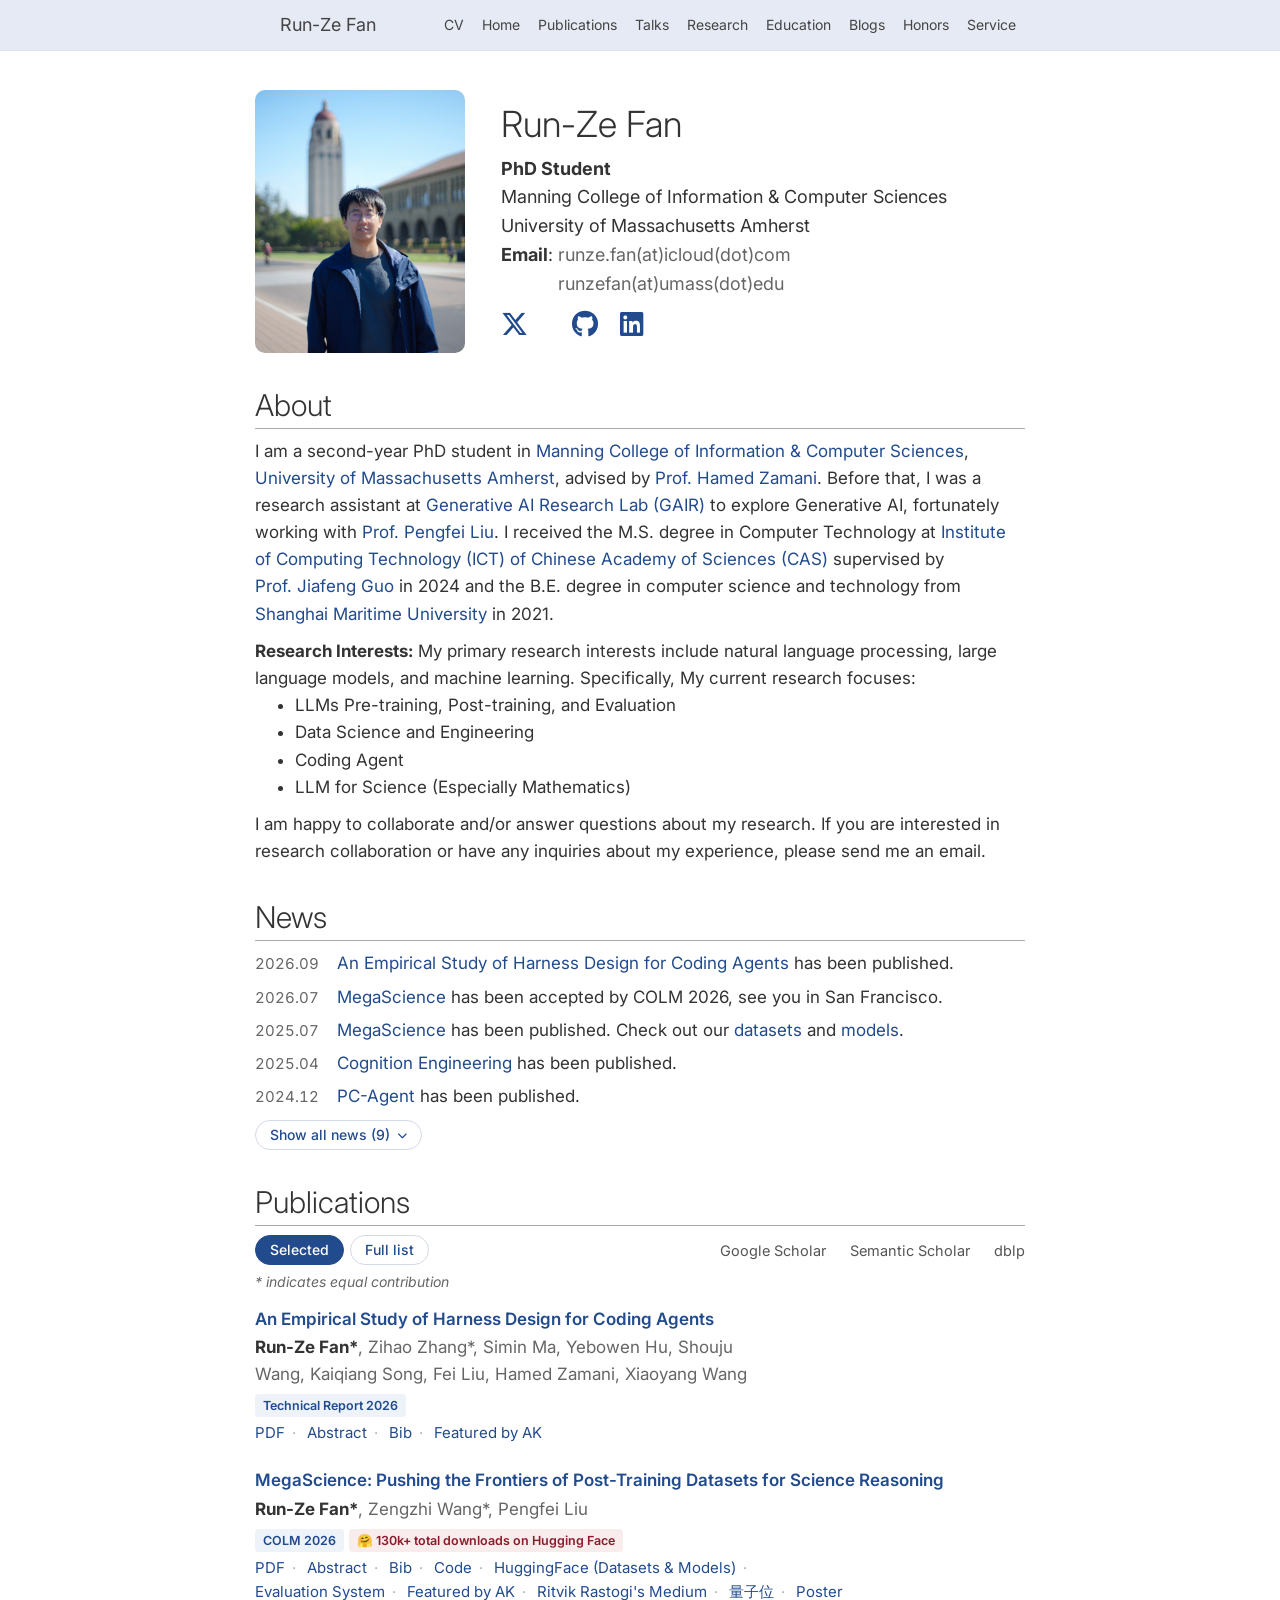
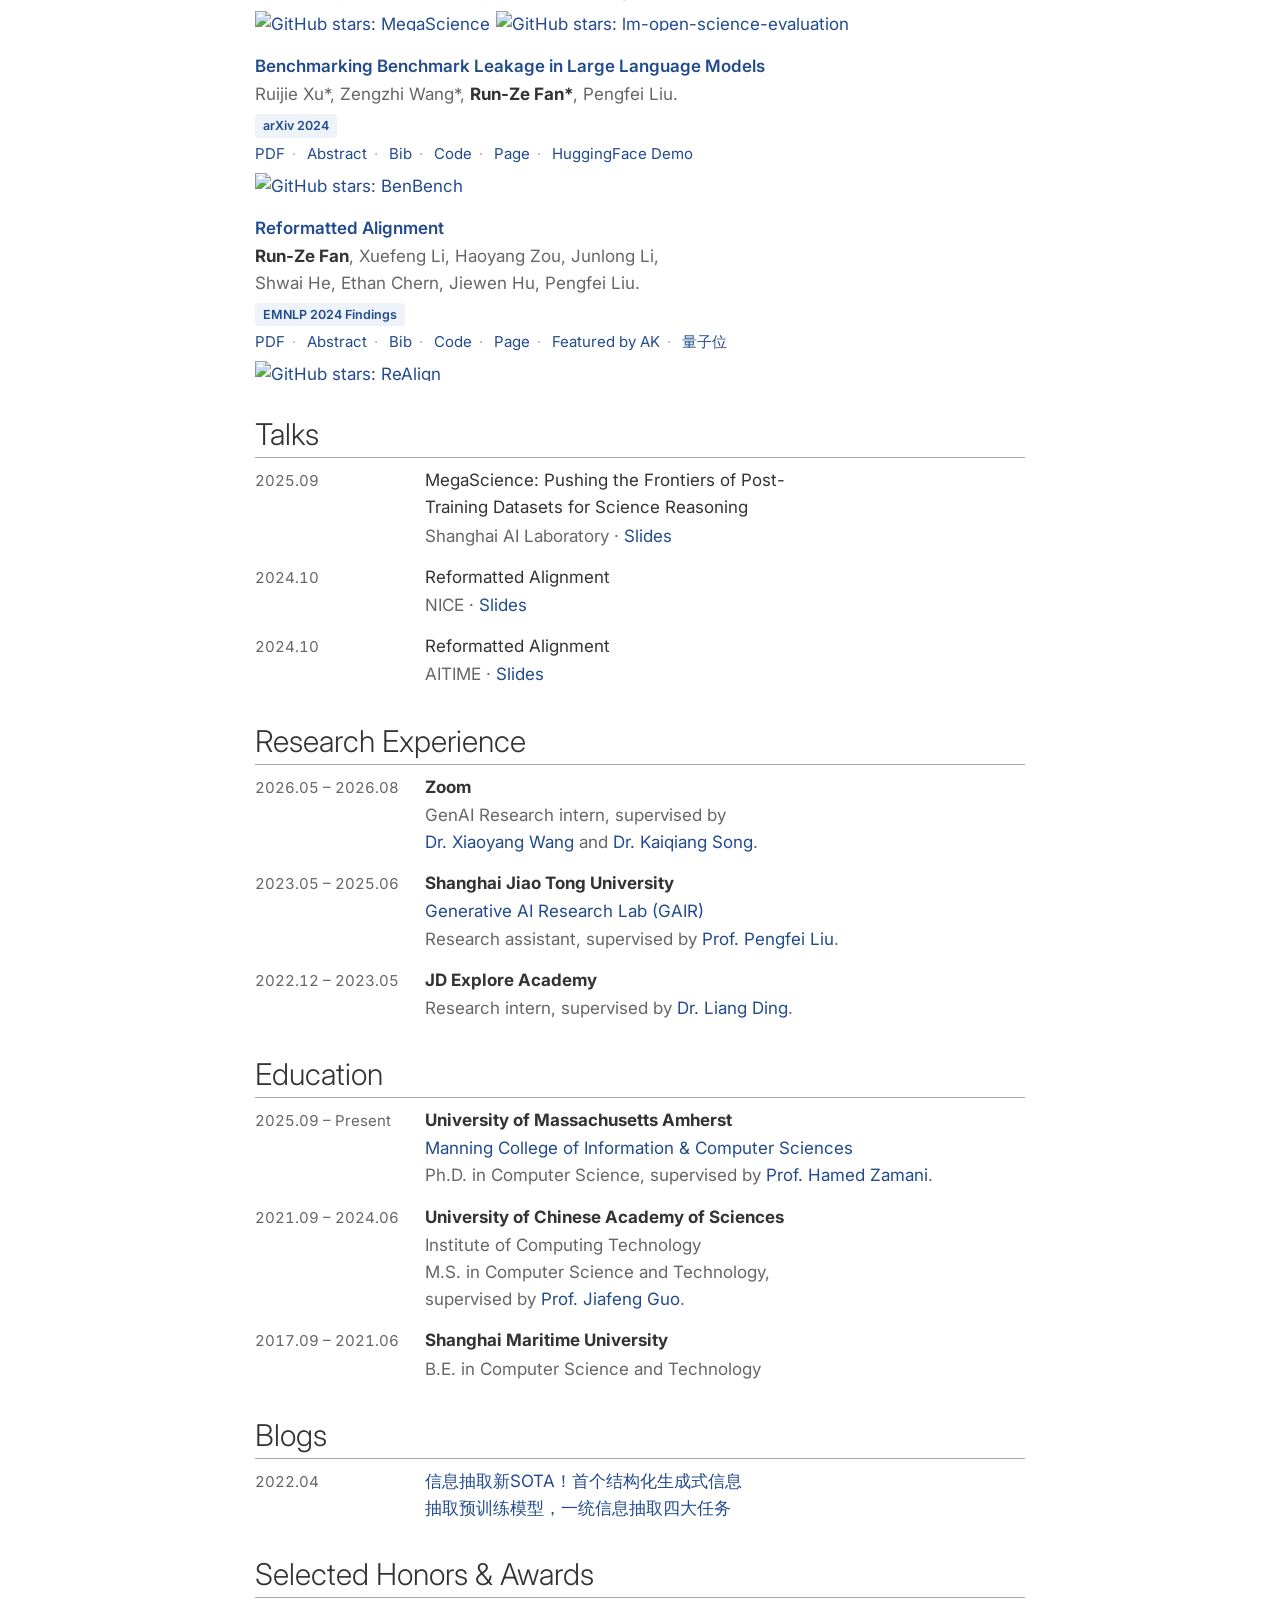
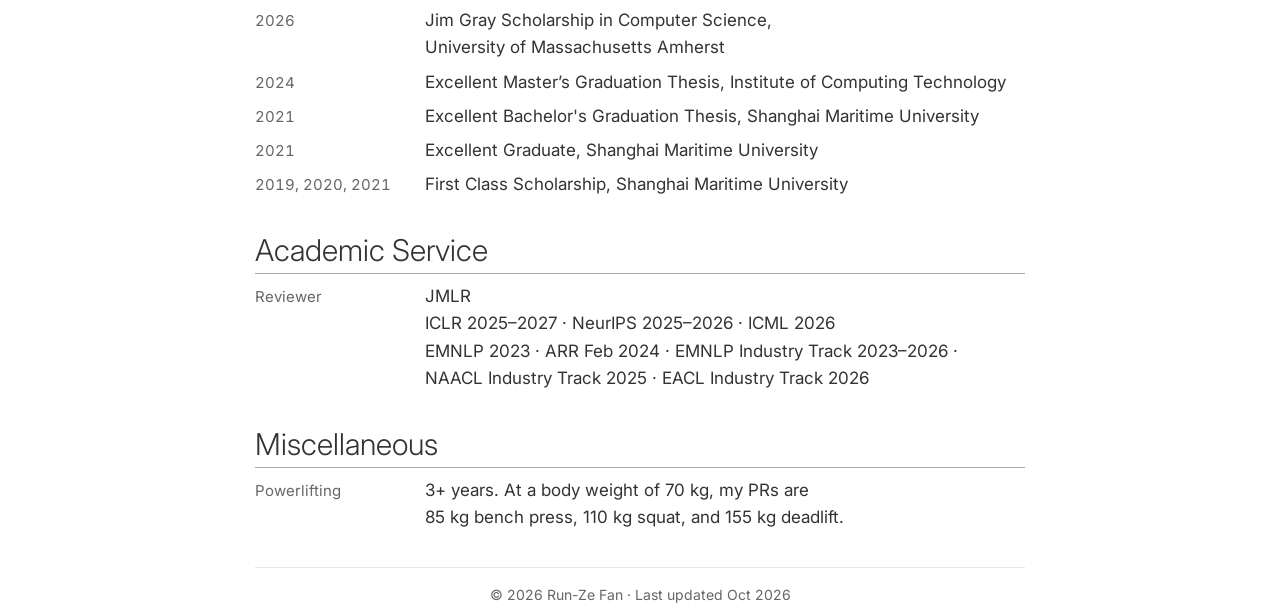
==== commit 8611b7a8: "update" ====
--- a/index.html
+++ b/index.html
@@ -173,10 +173,8 @@
   </div>
 </div>
 
-<h2>Profile 
-<!-- <a href="cv_zhangzhuosheng.pdf">[Curriculum Vitae]</a> -->
-</h2>
-              <p>I am a second-year PhD student in <a href="https://www.cics.umass.edu/" target="_blank">Manning College of Information & Computer Sciences</a>, <a href="https://www.umass.edu/" target="_blank">University of Massachusetts Amherst</a>, advised by <a href="https://groups.cs.umass.edu/zamani/" target="_blank">Prof. Hamed Zamani</a>. Before that, I was a research assistant at <a href="https://plms.ai/index.html" target="_blank">Generative AI Research Lab (GAIR)</a> to explore Generative AI, fortunately working with <a href="https://scholar.google.com/citations?user=oIz_CYEAAAAJ&hl=en" target="_blank">Prof. Pengfei Liu</a>. I received the M.S. degree in Computer Technology at <a href="http://www.ict.ac.cn/" target="_blank">Institute of Computing Technology (ICT) of Chinese Academy of Sciences (CAS)</a> supervised by <a href="https://scholar.google.com/citations?user=nD0I3PUAAAAJ&hl=en&oi=ao" target="_blank">Prof. Jiafeng Guo</a> in 2024 and the B.E. degree in computer science and technology from <a href="https://www.shmtu.edu.cn/" target="_blank">Shanghai Maritime University</a> in 2021.
+<h2 id="About">About</h2>
+              <p>I am a second-year PhD student in <a href="https://www.cics.umass.edu/" target="_blank">Manning College of Information & Computer Sciences</a>, <a href="https://www.umass.edu/" target="_blank">University of Massachusetts Amherst</a>, advised by <a href="https://groups.cs.umass.edu/zamani/" target="_blank">Prof.&nbsp;Hamed&nbsp;Zamani</a>. Before that, I was a research assistant at <a href="https://plms.ai/index.html" target="_blank">Generative AI Research Lab (GAIR)</a> to explore Generative AI, fortunately working with <a href="https://scholar.google.com/citations?user=oIz_CYEAAAAJ&hl=en" target="_blank">Prof.&nbsp;Pengfei&nbsp;Liu</a>. I received the M.S. degree in Computer Technology at <a href="http://www.ict.ac.cn/" target="_blank">Institute of Computing Technology (ICT) of Chinese Academy of Sciences (CAS)</a> supervised by <a href="https://scholar.google.com/citations?user=nD0I3PUAAAAJ&hl=en&oi=ao" target="_blank">Prof.&nbsp;Jiafeng&nbsp;Guo</a> in 2024 and the B.E. degree in computer science and technology from <a href="https://www.shmtu.edu.cn/" target="_blank">Shanghai Maritime University</a> in 2021.
               </p>
     <b class="alert-heading">Research Interests:</b> My primary research interests include natural language processing, large language models, and machine learning. Specifically, My current research focuses:
     <div>
@@ -290,7 +288,7 @@
 <li>
   <div class="pub-title">MegaScience: Pushing the Frontiers of Post-Training Datasets for Science Reasoning</div>
   <div class="pub-authors"><b>Run-Ze Fan*</b>, Zengzhi Wang*, Pengfei Liu</div>
-  <div class="pub-meta"><span class="venue">COLM 2026</span></div>
+  <div class="pub-meta"><span class="venue">COLM 2026</span> <a class="venue venue-hl" href="https://huggingface.co/MegaScience" target="_blank" rel="noopener">🤗 130k+ total downloads on Hugging Face</a></div>
   <div class="pub-links">
     <a href="https://arxiv.org/abs/2507.16812" target="_blank">PDF</a>
     <a href="javascript:toggleBibtex(&#39;MegaScience_abs1&#39;)" target="_self">Abstract</a>
@@ -446,7 +444,7 @@
 <li>
   <div class="pub-title">MegaScience: Pushing the Frontiers of Post-Training Datasets for Science Reasoning</div>
   <div class="pub-authors"><b>Run-Ze Fan*</b>, Zengzhi Wang*, Pengfei Liu</div>
-  <div class="pub-meta"><span class="venue">COLM 2026</span></div>
+  <div class="pub-meta"><span class="venue">COLM 2026</span> <a class="venue venue-hl" href="https://huggingface.co/MegaScience" target="_blank" rel="noopener">🤗 130k+ total downloads on Hugging Face</a></div>
   <div class="pub-links">
     <a href="https://arxiv.org/abs/2507.16812" target="_blank">PDF</a>
     <a href="javascript:toggleBibtex(&#39;MegaScience_abs&#39;)" target="_self">Abstract</a>
@@ -813,107 +811,31 @@
 
 
 <h2 id="Talks">Talks</h2>
-<div>
-<ul>
-    <li>
-2025/09: MegaScience: Pushing the Frontiers of Post-Training Datasets for Science Reasoning. @Shanghai AI Laboratory.
-        [<a href="https://docs.google.com/presentation/d/1Ouh6L_a52mku5_BkK5JFMVb9GIrq0vGI/edit?usp=sharing&ouid=101911555898123677414&rtpof=true&sd=true" target="_blank">Slides</a>]
-         </li>
-    <li>
-2024/10: Reformatted Alignment. @NICE.
-        [<a href="https://docs.google.com/presentation/d/1QDTszZ1t0L4fYd8pCNGO3T3eTj-yUg5N/edit?usp=sharing&ouid=101911555898123677414&rtpof=true&sd=true" target="_blank">Slides</a>]
- </li>
- <li>
-        2024/10: Reformatted Alignment. @AITIME.
-         [<a href="https://docs.google.com/presentation/d/1QDTszZ1t0L4fYd8pCNGO3T3eTj-yUg5N/edit?usp=sharing&ouid=101911555898123677414&rtpof=true&sd=true" target="_blank">Slides</a>]
-</li>
-<!--        <li>-->
-<!--                2023/09: Talk "Autonomous Language Agents" at MNNLP 2023. <a href="https://bcmi.sjtu.edu.cn/~zhangzs/slides/Auto-UI.pdf" target="_blank" rel="noopener">[slides]</a>-->
-<!--         </li>     -->
-<!--         <li>-->
-<!--                2023/03: Talk "Chain-of-Thought Reasoning In Language Models" at WestlakeNLP, FudanNLP, and Bytedance. <a href="https://bcmi.sjtu.edu.cn/~zhangzs/slides/CoT-zhuosheng.pdf" target="_blank" rel="noopener">[slides]</a>-->
-<!--         </li>-->
-<!--         <li>-->
-<!--                2022/12: Talk "Automatic Chain of Thought Prompting in Large Language Models" at Amazon AWS. <a href="https://bcmi.sjtu.edu.cn/~zhangzs/slides/AutoCoT-Zhuosheng.pdf" target="_blank" rel="noopener">[slides]</a>-->
-<!--         </li>-->
-<!--		 <li>-->
-<!--                2022/07: Talk "Large-scale Multi-task Pre-training" at Tencent AI Lab. <a href="https://bcmi.sjtu.edu.cn/~zhangzs/slides/ailab-mtl.pdf" target="_blank" rel="noopener">[slides]</a>-->
-<!--         </li>-->
-<!--         <li>-->
-<!--                2022/06: Talk "Large-scale Multi-task Pre-training" at Microsoft Research. <a href="https://bcmi.sjtu.edu.cn/~zhangzs/slides/msr-mtl.pdf" target="_blank" rel="noopener">[slides]</a>-->
-<!--         </li>-->
-<!--         <li>-->
-<!--                2021/11: Talk "Mengzi Lightweight Pre-trained Models" at <a href="https://event.baai.ac.cn/activities/190" target="_blank" rel="noopener">Big Model Meetup</a>, with Dr. <a style="color:#005580" href="https://scholar.google.co.jp/citations?user=a0w5c0gAAAAJ" target="_blank" rel="noopener">Ming Zhou</a>. <a href="https://bcmi.sjtu.edu.cn/~zhangzs/slides/SMP-Mengzi.pdf" target="_blank" rel="noopener">[slides]</a>-->
-<!--              </li>-->
-<!--              <li>-->
-<!--                2021/11: Talk "Machine Reading Comprehension: The Paradigm of Pre-trained Models" at <a href="https://mp.weixin.qq.com/s/j9fSGI1dLy1GXY3GMPXrkg" target="_blank" rel="noopener">MLNLP 2021</a>.-->
-<!--                <a href="https://bcmi.sjtu.edu.cn/~zhangzs/slides/MLNLP2021-MRC.pdf" target="_blank" rel="noopener">[slides]</a></li>-->
-<!--              -->
-<!--        <li>-->
-<!--                2021/07: Talk "Machine Reading Comprehension and Dialogue Systems" at Huawei Shanghai Institute. <a href="https://bcmi.sjtu.edu.cn/~zhangzs/slides/huawei-mrc.pdf" target="_blank" rel="noopener">[slides]</a>-->
-<!--              </li>-->
-<!--        <li>-->
-<!--                2020/10: Talk "My Way to Reading Comprehension: Self-cognition and Persistence" at -->
-<!--                <a href="http://cips-cl.org/static/CCL2020/stu-discuss.html" target="_blank" rel="noopener">CCL 2020 Student Workshop</a>.-->
-<!--               <a href="http://bcmi.sjtu.edu.cn/~zhangzs/slides/CCL2020_SW.pdf" target="_blank" rel="noopener">[slides]</a></li>-->
-<!--              <li>-->
-<!--                2020/05: Talk "Machine Reading Comprehension: The Role of Contextualized Language Models and Beyond" at UofA NLP seminar on MRC.-->
-<!--                <a href="http://bcmi.sjtu.edu.cn/~zhangzs/slides/mrc_seminar.pdf" target="_blank" rel="noopener">[slides]</a></li>-->
-<!--               <li>-->
-<!--               2017/10: Talk "Fine-grained Embedding for Reading Comprehension" at <a href="https://hfl-rc.github.io/cmrc2017/" target="_blank" rel="noopener">CMRC 2017 workshop in CCL 2017</a>.-->
-<!--                <a href="http://bcmi.sjtu.edu.cn/~zhangzs/slides/CMRC2017_SJTU-BCMI.pdf" target="_blank" rel="noopener">[slides]</a></li>       -->
+<ul class="timeline">
+  <li><span class="tl-date">2025.09</span><div class="tl-body">MegaScience: Pushing the Frontiers of Post-Training Datasets for Science Reasoning<div class="tl-sub">Shanghai AI Laboratory · <a href="https://docs.google.com/presentation/d/1Ouh6L_a52mku5_BkK5JFMVb9GIrq0vGI/edit?usp=sharing&ouid=101911555898123677414&rtpof=true&sd=true" target="_blank" rel="noopener">Slides</a></div></div></li>
+  <li><span class="tl-date">2024.10</span><div class="tl-body">Reformatted Alignment<div class="tl-sub">NICE · <a href="https://docs.google.com/presentation/d/1QDTszZ1t0L4fYd8pCNGO3T3eTj-yUg5N/edit?usp=sharing&ouid=101911555898123677414&rtpof=true&sd=true" target="_blank" rel="noopener">Slides</a></div></div></li>
+  <li><span class="tl-date">2024.10</span><div class="tl-body">Reformatted Alignment<div class="tl-sub">AITIME · <a href="https://docs.google.com/presentation/d/1QDTszZ1t0L4fYd8pCNGO3T3eTj-yUg5N/edit?usp=sharing&ouid=101911555898123677414&rtpof=true&sd=true" target="_blank" rel="noopener">Slides</a></div></div></li>
 </ul>
-</div>
 
 
 <h2 id="Research">Research Experience</h2>
-<div>
-<ul>
-
-<li> <p><b>Zoom</b>, 2026.05 - 2026.08 <br>
-    GenAI Research intern, supervised by <a href="https://scholar.google.com/citations?user=EeppWmkAAAAJ&hl=en&oi=ao" target="_blank">Dr. Xiaoyang Wang</a> and <a href="https://scholar.google.com/citations?user=PHoJwakAAAAJ&hl=en&oi=ao" target="_blank">Dr. Kaiqiang Song</a>.
-    </p>
-</li>
-
-<li> <p><b>Shanghai Jiao Tong University</b>, 2023.05 - 2025.06 <br>
-    <a href="https://plms.ai/index.html" target="_blank">Generative AI Research Lab (GAIR)</a><br>
-    Research assistant, supervised by <a href="https://scholar.google.com/citations?user=oIz_CYEAAAAJ&hl=en" target="_blank">Prof. Pengfei Liu</a>.
-    </p>
-</li>
-
-<li> <p><b>JD Explore Academy</b>, 2022.12 - 2023.05 <br>
-    Research intern, supervised by <a href="https://alphadl.github.io/" target="_blank">Dr. Liang Ding</a>.
-    </p>
-</li>
+<ul class="timeline">
+  <li><span class="tl-date">2026.05 – 2026.08</span><div class="tl-body"><b>Zoom</b><div class="tl-sub">GenAI Research intern, supervised by <a href="https://scholar.google.com/citations?user=EeppWmkAAAAJ&hl=en&oi=ao" target="_blank">Dr.&nbsp;Xiaoyang&nbsp;Wang</a> and <a href="https://scholar.google.com/citations?user=PHoJwakAAAAJ&hl=en&oi=ao" target="_blank">Dr.&nbsp;Kaiqiang&nbsp;Song</a>.</div></div></li>
+  <li><span class="tl-date">2023.05 – 2025.06</span><div class="tl-body"><b>Shanghai Jiao Tong University</b><div class="tl-sub"><a href="https://plms.ai/index.html" target="_blank">Generative AI Research Lab (GAIR)</a></div><div class="tl-sub">Research assistant, supervised by <a href="https://scholar.google.com/citations?user=oIz_CYEAAAAJ&hl=en" target="_blank">Prof.&nbsp;Pengfei&nbsp;Liu</a>.</div></div></li>
+  <li><span class="tl-date">2022.12 – 2023.05</span><div class="tl-body"><b>JD Explore Academy</b><div class="tl-sub">Research intern, supervised by <a href="https://alphadl.github.io/" target="_blank">Dr.&nbsp;Liang&nbsp;Ding</a>.</div></div></li>
 </ul>
-</div>
-
-<h2 id="Education">Education Experience</h2>
-<div>
-<ul>
-<li> <p><b>University of Massachusetts Amherst</b>, 2025.09 - Present<br>
-    <a href="https://www.cics.umass.edu/" target="_blank">Manning College of Information & Computer Sciences</a><br>
-    Ph.D. in Computer Science, supervised by <a href="https://groups.cs.umass.edu/zamani/" target="_blank">Prof. Hamed Zamani</a>.
-    </p>
-</li>
-
-<li><p><b>University of Chinese Academy of Sciences</b>, 2021.09 - 2024.06 <br>
-    Institute of Computing Technology<br>
-    M.S. in Computer Science and Technology, supervised by <a href="https://scholar.google.com/citations?user=nD0I3PUAAAAJ&hl=en&oi=ao" target="_blank">Prof. Jiafeng Guo</a>.
-</p></li>
-<li><p><b>Shanghai Maritime University</b>, 2017.09 - 2021.06 <br>
-    B.E. in Computer Science and Technology
-</p></li>
+
+<h2 id="Education">Education</h2>
+<ul class="timeline">
+  <li><span class="tl-date">2025.09 – Present</span><div class="tl-body"><b>University of Massachusetts Amherst</b><div class="tl-sub"><a href="https://www.cics.umass.edu/" target="_blank">Manning College of Information & Computer Sciences</a></div><div class="tl-sub">Ph.D. in Computer Science, supervised by <a href="https://groups.cs.umass.edu/zamani/" target="_blank">Prof.&nbsp;Hamed&nbsp;Zamani</a>.</div></div></li>
+  <li><span class="tl-date">2021.09 – 2024.06</span><div class="tl-body"><b>University of Chinese Academy of Sciences</b><div class="tl-sub">Institute of Computing Technology</div><div class="tl-sub">M.S. in Computer Science and Technology, supervised by <a href="https://scholar.google.com/citations?user=nD0I3PUAAAAJ&hl=en&oi=ao" target="_blank">Prof.&nbsp;Jiafeng&nbsp;Guo</a>.</div></div></li>
+  <li><span class="tl-date">2017.09 – 2021.06</span><div class="tl-body"><b>Shanghai Maritime University</b><div class="tl-sub">B.E. in Computer Science and Technology</div></div></li>
 </ul>
-</div>
 
 <h2 id="Blogs">Blogs</h2>
-<div>
-	<ul>
-        <li>2022-04-08: <a href="https://mp.weixin.qq.com/s/lL950H9T7UFsJRopuWQ59w" target="_blank">信息抽取新SOTA！首个结构化生成式信息抽取预训练模型，一统信息抽取四大任务</a>
-    </li>
+<ul class="timeline timeline-compact">
+  <li><span class="tl-date">2022.04</span><div class="tl-body"><a href="https://mp.weixin.qq.com/s/lL950H9T7UFsJRopuWQ59w" target="_blank" rel="noopener">信息抽取新SOTA！首个结构化生成式信息抽取预训练模型，一统信息抽取四大任务</a></div></li>
 </ul>
-</div>
 
 <!--<h2 id="Shared">Shared Tasks</h2>-->
 <!--&lt;!&ndash; <p>(*: as the first accomplisher) </p> &ndash;&gt;-->
@@ -971,41 +893,29 @@
 
 
 <h2 id="Honors">Selected Honors &amp; Awards</h2>
-<ul>
-<li> <p> 2026: Jim Gray Scholarship in Computer Science, University of Massachusetts Amherst</p></li>
-<li> <p> 2024: Excellent Master’s Graduation Thesis, Institute of Computing Technology</p></li>
-<li> <p> 2021: Excellent Bachelor's Graduation Thesis, Shanghai Maritime University</p></li>
-<li> <p> 2021: Excellent Graduate, Shanghai Maritime University</p></li>
-<li> <p> 2019, 2020, 2021: First Class Scholarship, Shanghai Maritime University</p></li>
+<ul class="timeline timeline-compact">
+  <li><span class="tl-date">2026</span><div class="tl-body">Jim Gray Scholarship in Computer Science, University of Massachusetts Amherst</div></li>
+  <li><span class="tl-date">2024</span><div class="tl-body">Excellent Master’s Graduation Thesis, Institute of Computing Technology</div></li>
+  <li><span class="tl-date">2021</span><div class="tl-body">Excellent Bachelor's Graduation Thesis, Shanghai Maritime University</div></li>
+  <li><span class="tl-date">2021</span><div class="tl-body">Excellent Graduate, Shanghai Maritime University</div></li>
+  <li><span class="tl-date">2019, 2020, 2021</span><div class="tl-body">First Class Scholarship, Shanghai Maritime University</div></li>
 </ul>
 
-<!--<h2 id="Service">Teaching</h2>-->
-<!--<ul style="padding-left: 40px;">-->
-<!--    <li><b>Lecturer</b>, <i>NIS3353: Artificial Intelligence Security</i><br>-->
-<!--        Undergraduate, Shanghai Jiao Tong University, Spring 2024.-->
-<!--    </li><li><b>Guest Lecturer</b>, <i>NIS8021: Frontier Technology in Natural Language Processing</i><br>-->
-<!--        Graduate, Shanghai Jiao Tong University, Fall 2023.-->
-<!--	</li></ul>-->
-
-    
 <h2 id="Service">Academic Service</h2>
-<ul>
-<li>  Reviewer:
-  <ul style="padding-left: 40px;">
-      <li>JMLR</li>
-      <li>ICLR (2025, 2026, 2027), NeurIPS (2025, 2026), ICML (2026)</li>
-      <li>EMNLP (2023), ARR (Feb 2024), EMNLP Industry Track (2023, 2024, 2025, 2026), NAACL Industry Track (2025), EACL Industry Track (2026)</li>
-  </ul>
-    </li></ul>
-
-
-    <h2 id="Misc">Miscellaneous</h2>
-<ul>
-<li>  <b>Powerlifting</b> (3yrs+): At a body weight of 70 kg, my prs are: Bench Press (85kg), Squat (110kg), and Deadlift (155kg).
-    </li></ul>
-
-<br>
-<br>
+<ul class="timeline">
+  <li><span class="tl-date">Reviewer</span><div class="tl-body">
+    <div>JMLR</div>
+    <div><span class="nowrap">ICLR 2025–2027</span> · <span class="nowrap">NeurIPS 2025–2026</span> · <span class="nowrap">ICML 2026</span></div>
+    <div><span class="nowrap">EMNLP 2023</span> · <span class="nowrap">ARR Feb 2024</span> · <span class="nowrap">EMNLP Industry Track 2023–2026</span> · <span class="nowrap">NAACL Industry Track 2025</span> · <span class="nowrap">EACL Industry Track 2026</span></div>
+  </div></li>
+</ul>
+
+
+<h2 id="Misc">Miscellaneous</h2>
+<ul class="timeline">
+  <li><span class="tl-date">Powerlifting</span><div class="tl-body">3+ years. At a body weight of 70&nbsp;kg, my PRs are 85&nbsp;kg bench press, 110&nbsp;kg squat, and 155&nbsp;kg deadlift.</div></li>
+</ul>
+
 <!-- 
 <H2 id="ETC">Hobbies</H2>
 
@@ -1019,6 +929,8 @@
 -->
 <script type='text/javascript' id='mapmyvisitors' src='https://mapmyvisitors.com/map.js?cl=080808&w=100&t=n&d=Do_DNqavAb4DtKwAJdLZKbWtHhvQy-I4t0bJxhE-150&co=ffffff&cmo=3acc3a&cmn=ff5353&ct=808080'></script>
 
+<footer class="site-footer">© 2026 Run-Ze Fan · Last updated Oct 2026</footer>
+
 </div>
  </div>
 </body>
--- a/RunzeFan_files/jemdoc_new.css
+++ b/RunzeFan_files/jemdoc_new.css
@@ -4,22 +4,20 @@
 	color: #444;
 }
 
-.navbar a { color: inherit; } 
-
-.nav>li>a:focus, .nav>li>a:hover {
-	background-color: inherit;
-	font-weight: bold;
-	cursor: pointer;
-}
-
-.my-nav li a {
-    display: block;
-    color: white;
-    text-align: center;
-    padding: 14px 16px;
-    text-decoration: none;
-    cursor: pointer;
-}
+.navbar a { color: inherit; }
+
+/* quiet hover: darker text with a thin underline, no coloured block */
+.navbar-nav > li > a { color: #444; }
+.navbar-nav > li > a:hover,
+.navbar-nav > li > a:focus {
+  color: #111;
+  background-color: transparent;
+  text-decoration: underline;
+  text-decoration-color: #224b8d;
+  text-decoration-thickness: 2px;
+  text-underline-offset: 5px;
+}
+.navbar-brand:hover, .navbar-brand:focus { color: #111; }
 
 .fixed-top {
     position: fixed;
@@ -34,19 +32,15 @@
   scroll-margin-top: 80px;
 }
 
-.navbar-nav > li > a:hover{
-				background: #337ab7 ;
-				color: white;
-			}
-
 /* ---- typography ---- */
+:root { --text-muted: #666; }
 body {
   font-family: "Inter", -apple-system, BlinkMacSystemFont, "Segoe UI", "Helvetica Neue", Helvetica, Arial, sans-serif;
   font-size: 17px;
   line-height: 1.6;
 }
 .email {
-  color: #555;
+  color: var(--text-muted);
 }
 
 /* ---- measure: keep lines at a readable length ---- */
@@ -119,7 +113,7 @@
 .news-list { list-style: none; padding-left: 0; margin: 0 0 10px; }
 .news-list li { display: flex; gap: 14px; align-items: baseline; margin-bottom: 6px; }
 .news-list.collapsed .news-more { display: none; }
-.news-date { flex: 0 0 68px; color: #777; font-size: 15px; font-variant-numeric: tabular-nums; }
+.news-date { flex: 0 0 68px; color: var(--text-muted); font-size: 15px; font-variant-numeric: tabular-nums; }
 .news-text { min-width: 0; }
 .news-toggle,
 .pub-tab {
@@ -162,11 +156,12 @@
 .pub-profiles a { color: #555; display: inline-flex; align-items: center; gap: 6px; }
 .pub-profiles a:hover { color: #224b8d; }
 .pub-profiles .ai { font-size: 18px; }
-.pub-note { color: #777; font-size: 14px; font-style: italic; margin: 0 0 12px; }
+.pub-note { color: var(--text-muted); font-size: 14px; font-style: italic; margin: 0 0 12px; }
 .pub-list { list-style: none; padding-left: 0; margin: 0; }
 .pub-list > li { margin: 0 0 22px; }
 .pub-title { color: #224b8d; font-weight: 600; }
-.pub-authors { margin-top: 1px; }
+.pub-authors { margin-top: 1px; color: var(--text-muted); }
+.pub-authors b { color: #333; }
 .pub-meta { margin: 3px 0 2px; }
 .venue {
   display: inline-block;
@@ -201,3 +196,43 @@
   word-break: break-word;
   background: transparent;
 }
+
+/* ---- timeline lists: talks, experience, education, honors ---- */
+.timeline { list-style: none; padding-left: 0; margin: 0; }
+.timeline > li { display: flex; gap: 20px; align-items: baseline; margin-bottom: 14px; }
+.timeline-compact > li { margin-bottom: 7px; }
+.tl-date {
+  flex: 0 0 150px;
+  color: var(--text-muted);
+  font-size: 15px;
+  font-variant-numeric: tabular-nums;
+}
+.tl-body { min-width: 0; }
+.tl-sub { color: var(--text-muted); margin-top: 1px; }
+.tl-sub + .tl-sub { margin-top: 0; }
+@media (max-width: 767px) {
+  .timeline > li { flex-direction: column; gap: 1px; }
+  .tl-date { flex-basis: auto; }
+}
+
+/* ---- footer ---- */
+.site-footer {
+  margin-top: 36px;
+  padding: 16px 0 8px;
+  border-top: 1px solid #e3e6ec;
+  color: var(--text-muted);
+  font-size: 14px;
+  text-align: center;
+}
+
+/* ---- line breaking: avoid a lone word on the last line ---- */
+p, .blockcontent p {
+  text-wrap: pretty;            /* long paragraphs: Chrome/Edge, Safari 26+; ignored elsewhere */
+}
+h1, h2, li,
+.tl-sub, .timeline-compact .tl-body,
+.news-text, .pub-title, .pub-authors {
+  text-wrap: balance;           /* short 2–4 line blocks: even line lengths, no orphans */
+}
+.pub-links a { white-space: nowrap; }   /* never split a link label such as 量子位 */
+.nowrap { white-space: nowrap; }
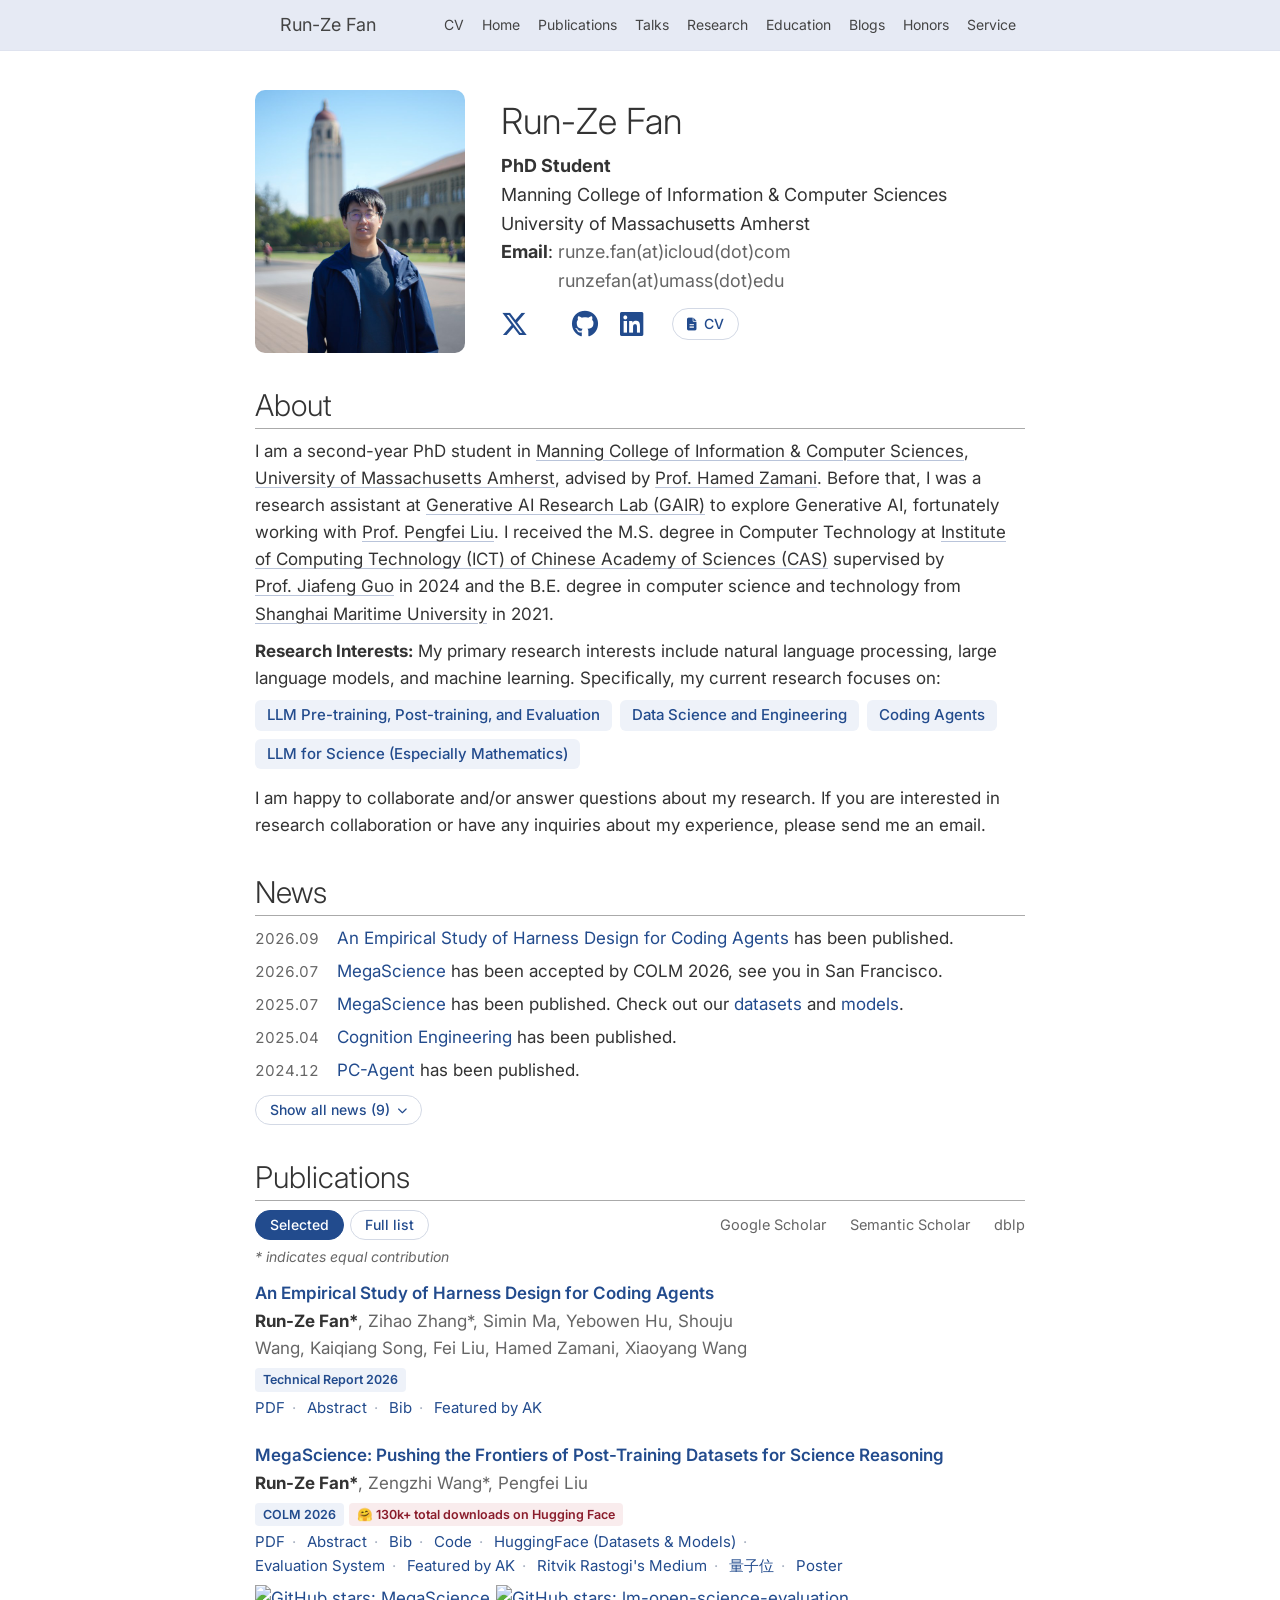
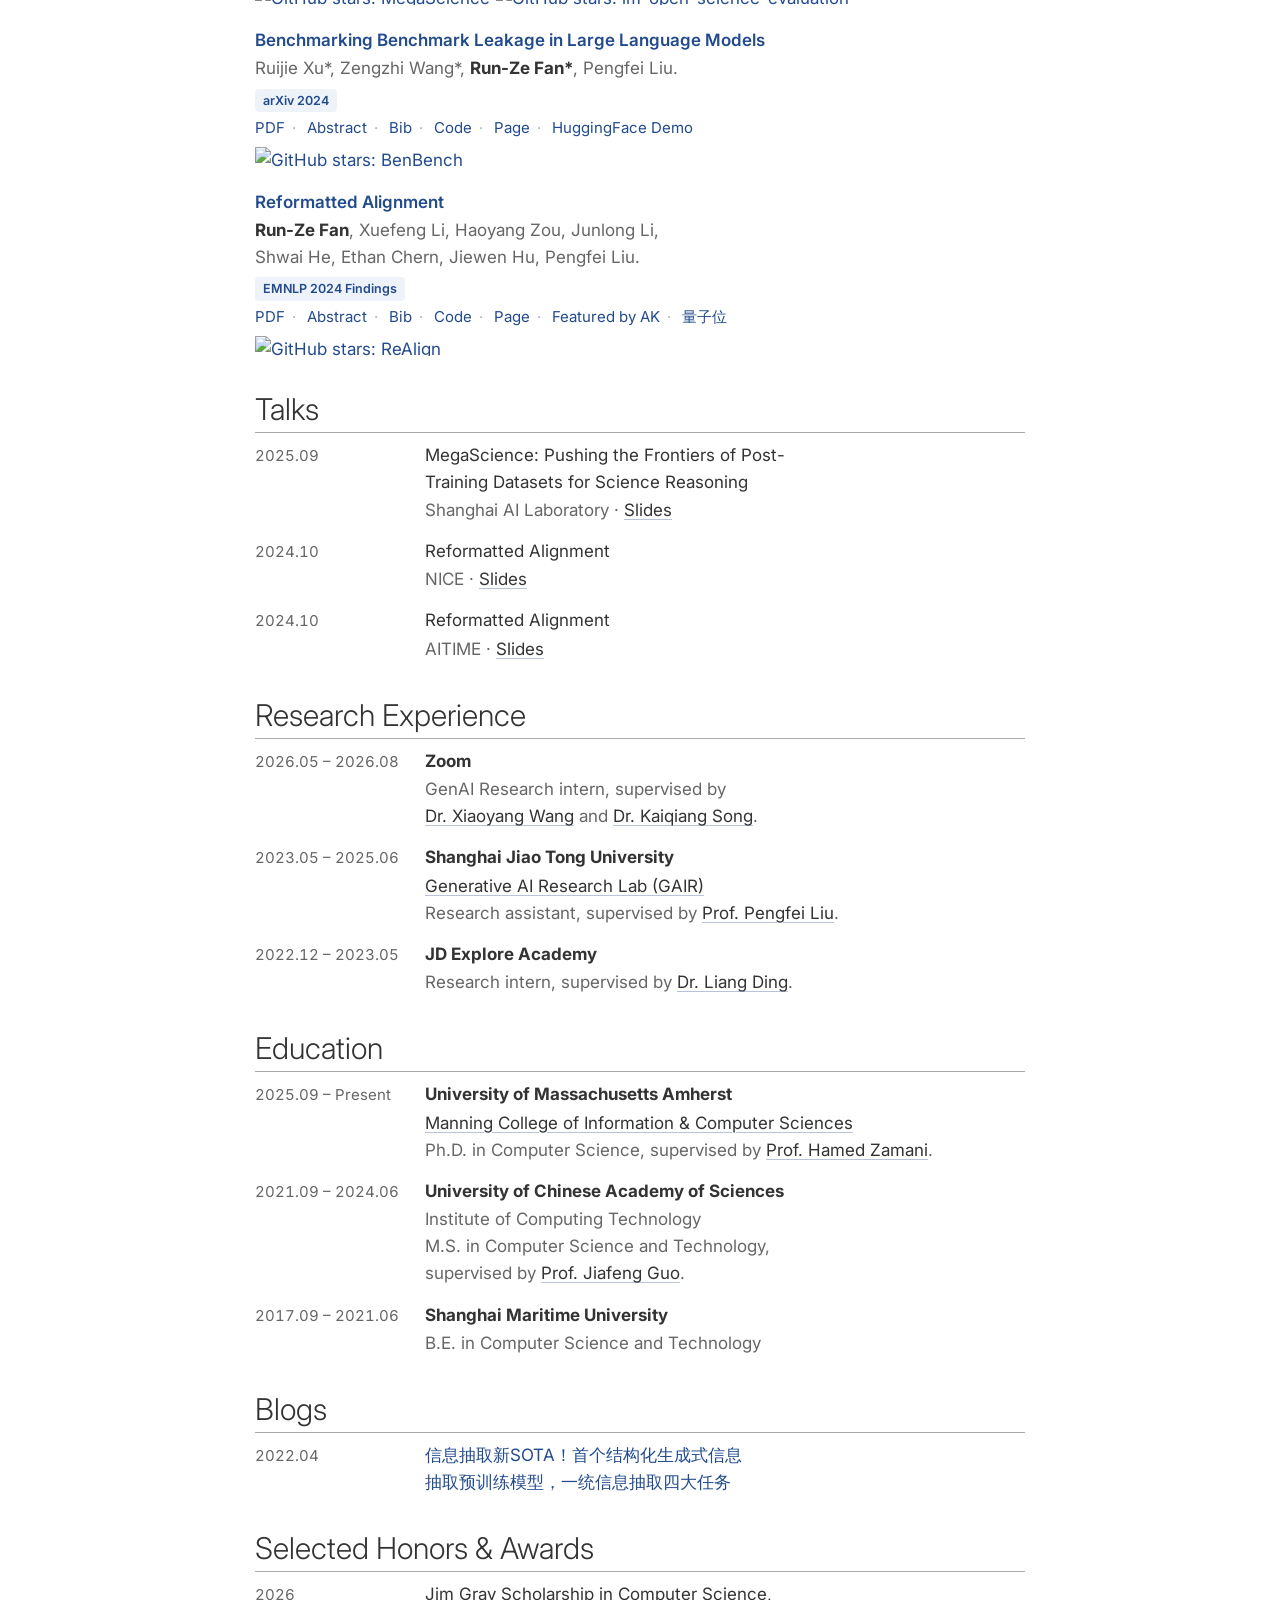
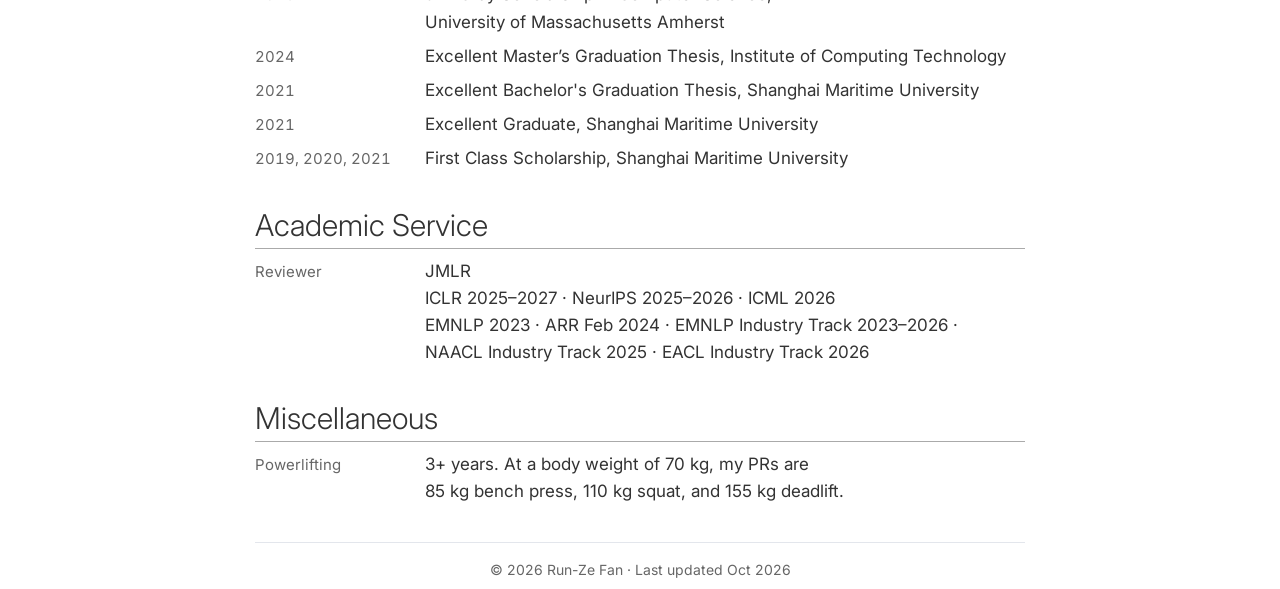
==== commit 414867fa: "update" ====
--- a/index.html
+++ b/index.html
@@ -2,9 +2,26 @@
 <html lang="en">
 <head>
 <meta charset="UTF-8">
-<title>Run-Ze Fan</title>
-<meta name="keywords" content="Run-Ze Fan">
+<title>Run-Ze Fan | UMass Amherst</title>
+<meta name="description" content="Run-Ze Fan is a PhD student at the Manning College of Information &amp; Computer Sciences, UMass Amherst, advised by Prof. Hamed Zamani. He works on LLM pre-training, post-training and evaluation, data engineering, coding agents, and LLMs for science.">
+<meta name="keywords" content="Run-Ze Fan, Runze Fan, UMass Amherst, large language models, coding agents, MegaScience">
 <meta name="viewport" content="width=device-width, initial-scale=1">
+<meta name="theme-color" content="#e6eaf4" media="(prefers-color-scheme: light)">
+<meta name="theme-color" content="#1b1f29" media="(prefers-color-scheme: dark)">
+<link rel="canonical" href="https://rzfan525.github.io/">
+
+<meta property="og:type" content="profile">
+<meta property="og:title" content="Run-Ze Fan">
+<meta property="og:description" content="PhD student at UMass Amherst working on LLM pre-training, post-training and evaluation, data engineering, coding agents, and LLMs for science.">
+<meta property="og:url" content="https://rzfan525.github.io/">
+<meta property="og:image" content="https://rzfan525.github.io/RunzeFan_files/portrait.jpg">
+<meta property="og:image:width" content="640">
+<meta property="og:image:height" content="800">
+<meta name="twitter:card" content="summary">
+<meta name="twitter:site" content="@Vfrz525_">
+<meta name="twitter:title" content="Run-Ze Fan">
+<meta name="twitter:description" content="PhD student at UMass Amherst working on LLM pre-training, post-training and evaluation, data engineering, coding agents, and LLMs for science.">
+<meta name="twitter:image" content="https://rzfan525.github.io/RunzeFan_files/portrait.jpg">
 
 <link rel="preconnect" href="https://fonts.googleapis.com">
 <link rel="preconnect" href="https://fonts.gstatic.com" crossorigin>
@@ -106,11 +123,11 @@
 
 <style type="text/css">
 a {
-	TEXT-DECORATION: none; COLOR: #224b8d
+	text-decoration: none; color: var(--link);
 }
 H2 {
 	MARGIN-BOTTOM: 0.3em;
-	BORDER-BOTTOM: #aaaaaa 1px solid;
+	BORDER-BOTTOM: var(--rule) 1px solid;
 	PADDING-BOTTOM: 0.2em;
 	PADDING-TOP: 0.5em;
 	MARGIN-TOP: 0.7em;
@@ -124,18 +141,19 @@
     line-height: 38px;
     text-align: center;
     border-radius: 50%;
-    background-color: #224b8d;
-    color: #fff;
+    background-color: var(--link);
+    color: var(--bg);
     font-size: 16px;
     opacity: 0.85;
 }
 #scrollUp:hover {
     opacity: 1;
-    color: #fff;
+    color: var(--bg);
 }
-pre{
-border:0px;
-background-color: #fff
+pre {
+    border: 0;
+    background-color: transparent;
+    color: inherit;
 }
 h1, h2, h3, h4, h5, h6, .h1, .h2, .h3, .h4, .h5, .h6 {
     font-family: inherit;
@@ -169,29 +187,24 @@
       <a href="https://scholar.google.com/citations?user=mhot7AUAAAAJ&hl=en" target="_blank" rel="noopener" title="Google Scholar" aria-label="Google Scholar"><i class="ai ai-google-scholar"></i></a>
       <a href="https://github.com/RZFan525" target="_blank" rel="noopener" title="GitHub" aria-label="GitHub"><i class="fab fa-github"></i></a>
       <a href="https://www.linkedin.com/in/vfrz525/" target="_blank" rel="noopener" title="LinkedIn" aria-label="LinkedIn"><i class="fab fa-linkedin"></i></a>
+      <a class="hero-cv" href="https://drive.google.com/file/d/1GjTOWFCq2JlnmNGqzqNbrWr-F34PGP_i/view?usp=sharing" target="_blank" rel="noopener"><i class="fas fa-file-lines"></i>CV</a>
     </div>
   </div>
 </div>
 
+<section class="about">
 <h2 id="About">About</h2>
-              <p>I am a second-year PhD student in <a href="https://www.cics.umass.edu/" target="_blank">Manning College of Information & Computer Sciences</a>, <a href="https://www.umass.edu/" target="_blank">University of Massachusetts Amherst</a>, advised by <a href="https://groups.cs.umass.edu/zamani/" target="_blank">Prof.&nbsp;Hamed&nbsp;Zamani</a>. Before that, I was a research assistant at <a href="https://plms.ai/index.html" target="_blank">Generative AI Research Lab (GAIR)</a> to explore Generative AI, fortunately working with <a href="https://scholar.google.com/citations?user=oIz_CYEAAAAJ&hl=en" target="_blank">Prof.&nbsp;Pengfei&nbsp;Liu</a>. I received the M.S. degree in Computer Technology at <a href="http://www.ict.ac.cn/" target="_blank">Institute of Computing Technology (ICT) of Chinese Academy of Sciences (CAS)</a> supervised by <a href="https://scholar.google.com/citations?user=nD0I3PUAAAAJ&hl=en&oi=ao" target="_blank">Prof.&nbsp;Jiafeng&nbsp;Guo</a> in 2024 and the B.E. degree in computer science and technology from <a href="https://www.shmtu.edu.cn/" target="_blank">Shanghai Maritime University</a> in 2021.
-              </p>
-    <b class="alert-heading">Research Interests:</b> My primary research interests include natural language processing, large language models, and machine learning. Specifically, My current research focuses:
-    <div>
-	<ul>
-    <li>LLMs Pre-training, Post-training, and Evaluation</li>
-    <li>Data Science and Engineering</li>
-    <li>Coding Agent</li>
-    <li>LLM for Science (Especially Mathematics)</li>
-    </ul>
-        </div>
-
-<!--<br><br>-->
-<p> I am happy to collaborate and/or answer questions about my research. If you are interested in research collaboration or have any inquiries about my experience, please send me an email. </p>
-<!--<br><br>-->
-
-<!--<font color="red">🌟I am looking for a Ph.D. position in the 2025 fall, please drop me an email if you'd like to collaborate with me.</font><br>-->
-<!--<p style="color: darkblue;"><a href="https://drive.google.com/file/d/1GjTOWFCq2JlnmNGqzqNbrWr-F34PGP_i/view?usp=sharing" target="_blank"><strong>🌟[Curriculum Vitae]</strong></a>   &nbsp;&nbsp; <a href="https://drive.google.com/file/d/15BMdoCxVGbQfPTY4QeVZMvMMsFSkiwjo/view?usp=sharing" target="_blank"><strong>[Research Statement]</strong></a></p>-->
+<p>I am a second-year PhD student in <a href="https://www.cics.umass.edu/" target="_blank">Manning College of Information & Computer Sciences</a>, <a href="https://www.umass.edu/" target="_blank">University of Massachusetts Amherst</a>, advised by <a href="https://groups.cs.umass.edu/zamani/" target="_blank">Prof.&nbsp;Hamed&nbsp;Zamani</a>. Before that, I was a research assistant at <a href="https://plms.ai/index.html" target="_blank">Generative AI Research Lab (GAIR)</a> to explore Generative AI, fortunately working with <a href="https://scholar.google.com/citations?user=oIz_CYEAAAAJ&hl=en" target="_blank">Prof.&nbsp;Pengfei&nbsp;Liu</a>. I received the M.S. degree in Computer Technology at <a href="http://www.ict.ac.cn/" target="_blank">Institute of Computing Technology (ICT) of Chinese Academy of Sciences (CAS)</a> supervised by <a href="https://scholar.google.com/citations?user=nD0I3PUAAAAJ&hl=en&oi=ao" target="_blank">Prof.&nbsp;Jiafeng&nbsp;Guo</a> in 2024 and the B.E. degree in computer science and technology from <a href="https://www.shmtu.edu.cn/" target="_blank">Shanghai Maritime University</a> in 2021.</p>
+<p class="interests-lead"><b>Research Interests:</b> My primary research interests include natural language processing, large language models, and machine learning. Specifically, my current research focuses on:</p>
+<ul class="interest-tags">
+  <li><span class="nowrap">LLM Pre-training</span>, <span class="nowrap">Post-training</span>, and Evaluation</li>
+  <li>Data Science and Engineering</li>
+  <li>Coding Agents</li>
+  <li>LLM for Science (Especially Mathematics)</li>
+</ul>
+<p>I am happy to collaborate and/or answer questions about my research. If you are interested in research collaboration or have any inquiries about my experience, please send me an email.</p>
+</section>
+
  <!--
 <h2>RESEARCH INTEREST</h2>
 
@@ -212,7 +225,7 @@
   <!--<LI>2023.12: <a href="https://arxiv.org/abs/2312.10466" target="_blank" rel="noopener">RIGHT</a> has been accepted by ECIR2024.</LI>-->
   <!--<LI>2023.10: <a href="https://arxiv.org/abs/2310.09832" target="_blank" rel="noopener">MEO</a> has been accepted by EMNLP2023 Main Conference <b>(Oral)</b>.</LI>-->
 </ul>
-<button type="button" class="news-toggle" id="news-toggle" aria-controls="news-list" aria-expanded="false">Show all news (9)</button>
+<button type="button" class="news-toggle" id="news-toggle" aria-controls="news-list" aria-expanded="false">Show all news</button>
 
 
 <!--<h2 id="Talks">Tutorials</h2>-->
@@ -302,8 +315,8 @@
     <a href="https://drive.google.com/file/d/1868ryRvi0WbQSI3nclkafRPEjOA72FlI/view?usp=sharing" target="_blank">Poster</a>
   </div>
   <div class="pub-badges">
-    <a href="https://github.com/GAIR-NLP/MegaScience" target="_blank" rel="noopener"><img alt="GitHub stars: MegaScience" src="https://img.shields.io/github/stars/GAIR-NLP/MegaScience?label=MegaScience&amp;style=flat-square&amp;labelColor=eef2f9&amp;color=224b8d&amp;logo=github&amp;logoColor=224b8d"></a>
-    <a href="https://github.com/GAIR-NLP/lm-open-science-evaluation" target="_blank" rel="noopener"><img alt="GitHub stars: lm-open-science-evaluation" src="https://img.shields.io/github/stars/GAIR-NLP/lm-open-science-evaluation?label=lm-open-science-evaluation&amp;style=flat-square&amp;labelColor=eef2f9&amp;color=224b8d&amp;logo=github&amp;logoColor=224b8d"></a>
+    <a href="https://github.com/GAIR-NLP/MegaScience" target="_blank" rel="noopener"><img alt="GitHub stars: MegaScience" src="https://img.shields.io/github/stars/GAIR-NLP/MegaScience?label=MegaScience&amp;style=flat&amp;labelColor=eef2f9&amp;color=224b8d&amp;logo=github&amp;logoColor=224b8d"></a>
+    <a href="https://github.com/GAIR-NLP/lm-open-science-evaluation" target="_blank" rel="noopener"><img alt="GitHub stars: lm-open-science-evaluation" src="https://img.shields.io/github/stars/GAIR-NLP/lm-open-science-evaluation?label=lm-open-science-evaluation&amp;style=flat&amp;labelColor=eef2f9&amp;color=224b8d&amp;logo=github&amp;logoColor=224b8d"></a>
   </div>
   <div id="MegaScience_abs1" class="blockcontent" style="DISPLAY: none">
   <p>
@@ -334,7 +347,7 @@
     <!--        [<a href="https://mp.weixin.qq.com/s/iIy8t27uo-DFJKEV0TK7Zg" target="_blank">量子位</a>]-->
   </div>
   <div class="pub-badges">
-    <a href="https://github.com/GAIR-NLP/benbench" target="_blank" rel="noopener"><img alt="GitHub stars: BenBench" src="https://img.shields.io/github/stars/GAIR-NLP/benbench?label=BenBench&amp;style=flat-square&amp;labelColor=eef2f9&amp;color=224b8d&amp;logo=github&amp;logoColor=224b8d"></a>
+    <a href="https://github.com/GAIR-NLP/benbench" target="_blank" rel="noopener"><img alt="GitHub stars: BenBench" src="https://img.shields.io/github/stars/GAIR-NLP/benbench?label=BenBench&amp;style=flat&amp;labelColor=eef2f9&amp;color=224b8d&amp;logo=github&amp;logoColor=224b8d"></a>
   </div>
   <div id="BenBench_abs1" class="blockcontent" style="DISPLAY: none">
   <p>
@@ -365,7 +378,7 @@
     <a href="https://mp.weixin.qq.com/s/iIy8t27uo-DFJKEV0TK7Zg" target="_blank">量子位</a>
   </div>
   <div class="pub-badges">
-    <a href="https://github.com/GAIR-NLP/ReAlign" target="_blank" rel="noopener"><img alt="GitHub stars: ReAlign" src="https://img.shields.io/github/stars/GAIR-NLP/ReAlign?label=ReAlign&amp;style=flat-square&amp;labelColor=eef2f9&amp;color=224b8d&amp;logo=github&amp;logoColor=224b8d"></a>
+    <a href="https://github.com/GAIR-NLP/ReAlign" target="_blank" rel="noopener"><img alt="GitHub stars: ReAlign" src="https://img.shields.io/github/stars/GAIR-NLP/ReAlign?label=ReAlign&amp;style=flat&amp;labelColor=eef2f9&amp;color=224b8d&amp;logo=github&amp;logoColor=224b8d"></a>
   </div>
   <div id="ReAlign_abs1" class="blockcontent" style="DISPLAY: none">
   <p>
@@ -425,7 +438,7 @@
     <a href="https://mp.weixin.qq.com/s/9eFmZPJ15wsWElPSiwiiUQ" target="_blank">机器之心</a>
   </div>
   <div class="pub-badges">
-    <a href="https://github.com/mangopy/Deep-Research-Survey" target="_blank" rel="noopener"><img alt="GitHub stars: Deep-Research-Survey" src="https://img.shields.io/github/stars/mangopy/Deep-Research-Survey?label=Deep-Research-Survey&amp;style=flat-square&amp;labelColor=eef2f9&amp;color=224b8d&amp;logo=github&amp;logoColor=224b8d"></a>
+    <a href="https://github.com/mangopy/Deep-Research-Survey" target="_blank" rel="noopener"><img alt="GitHub stars: Deep-Research-Survey" src="https://img.shields.io/github/stars/mangopy/Deep-Research-Survey?label=Deep-Research-Survey&amp;style=flat&amp;labelColor=eef2f9&amp;color=224b8d&amp;logo=github&amp;logoColor=224b8d"></a>
   </div>
   <div id="DeepResearch_abs" class="blockcontent" style="DISPLAY: none">
   <p>
@@ -458,8 +471,8 @@
     <a href="https://drive.google.com/file/d/1868ryRvi0WbQSI3nclkafRPEjOA72FlI/view?usp=sharing" target="_blank">Poster</a>
   </div>
   <div class="pub-badges">
-    <a href="https://github.com/GAIR-NLP/MegaScience" target="_blank" rel="noopener"><img alt="GitHub stars: MegaScience" src="https://img.shields.io/github/stars/GAIR-NLP/MegaScience?label=MegaScience&amp;style=flat-square&amp;labelColor=eef2f9&amp;color=224b8d&amp;logo=github&amp;logoColor=224b8d"></a>
-    <a href="https://github.com/GAIR-NLP/lm-open-science-evaluation" target="_blank" rel="noopener"><img alt="GitHub stars: lm-open-science-evaluation" src="https://img.shields.io/github/stars/GAIR-NLP/lm-open-science-evaluation?label=lm-open-science-evaluation&amp;style=flat-square&amp;labelColor=eef2f9&amp;color=224b8d&amp;logo=github&amp;logoColor=224b8d"></a>
+    <a href="https://github.com/GAIR-NLP/MegaScience" target="_blank" rel="noopener"><img alt="GitHub stars: MegaScience" src="https://img.shields.io/github/stars/GAIR-NLP/MegaScience?label=MegaScience&amp;style=flat&amp;labelColor=eef2f9&amp;color=224b8d&amp;logo=github&amp;logoColor=224b8d"></a>
+    <a href="https://github.com/GAIR-NLP/lm-open-science-evaluation" target="_blank" rel="noopener"><img alt="GitHub stars: lm-open-science-evaluation" src="https://img.shields.io/github/stars/GAIR-NLP/lm-open-science-evaluation?label=lm-open-science-evaluation&amp;style=flat&amp;labelColor=eef2f9&amp;color=224b8d&amp;logo=github&amp;logoColor=224b8d"></a>
   </div>
   <div id="MegaScience_abs" class="blockcontent" style="DISPLAY: none">
   <p>
@@ -488,7 +501,7 @@
     <a href="https://mp.weixin.qq.com/s/G3WTW2RiYNA6epyQoZZ9Ng" target="_blank">机器之心</a>
   </div>
   <div class="pub-badges">
-    <a href="https://github.com/GAIR-NLP/cognition-engineering" target="_blank" rel="noopener"><img alt="GitHub stars: CognitionEngineering" src="https://img.shields.io/github/stars/GAIR-NLP/cognition-engineering?label=CognitionEngineering&amp;style=flat-square&amp;labelColor=eef2f9&amp;color=224b8d&amp;logo=github&amp;logoColor=224b8d"></a>
+    <a href="https://github.com/GAIR-NLP/cognition-engineering" target="_blank" rel="noopener"><img alt="GitHub stars: CognitionEngineering" src="https://img.shields.io/github/stars/GAIR-NLP/cognition-engineering?label=CognitionEngineering&amp;style=flat&amp;labelColor=eef2f9&amp;color=224b8d&amp;logo=github&amp;logoColor=224b8d"></a>
   </div>
   <div id="AI_Act_2_abs" class="blockcontent" style="DISPLAY: none">
   <p>
@@ -517,7 +530,7 @@
     <a href="https://mp.weixin.qq.com/s/2rAfmcRu7lPDg1uUv-qFCQ" target="_blank">机器之心</a>
   </div>
   <div class="pub-badges">
-    <a href="https://github.com/GAIR-NLP/PC-Agent" target="_blank" rel="noopener"><img alt="GitHub stars: PC-Agent" src="https://img.shields.io/github/stars/GAIR-NLP/PC-Agent?label=PC-Agent&amp;style=flat-square&amp;labelColor=eef2f9&amp;color=224b8d&amp;logo=github&amp;logoColor=224b8d"></a>
+    <a href="https://github.com/GAIR-NLP/PC-Agent" target="_blank" rel="noopener"><img alt="GitHub stars: PC-Agent" src="https://img.shields.io/github/stars/GAIR-NLP/PC-Agent?label=PC-Agent&amp;style=flat&amp;labelColor=eef2f9&amp;color=224b8d&amp;logo=github&amp;logoColor=224b8d"></a>
   </div>
   <div id="PC_Agent_abs" class="blockcontent" style="DISPLAY: none">
   <p>
@@ -577,7 +590,7 @@
     <a href="https://mp.weixin.qq.com/s/M16i34Vejq9DruMvfYsOtA" target="_blank">机器之心</a>
   </div>
   <div class="pub-badges">
-    <a href="https://github.com/GAIR-NLP/OlympicArena" target="_blank" rel="noopener"><img alt="GitHub stars: OlympicArena" src="https://img.shields.io/github/stars/GAIR-NLP/OlympicArena?label=OlympicArena&amp;style=flat-square&amp;labelColor=eef2f9&amp;color=224b8d&amp;logo=github&amp;logoColor=224b8d"></a>
+    <a href="https://github.com/GAIR-NLP/OlympicArena" target="_blank" rel="noopener"><img alt="GitHub stars: OlympicArena" src="https://img.shields.io/github/stars/GAIR-NLP/OlympicArena?label=OlympicArena&amp;style=flat&amp;labelColor=eef2f9&amp;color=224b8d&amp;logo=github&amp;logoColor=224b8d"></a>
   </div>
   <div id="OlympicArena_abs" class="blockcontent" style="DISPLAY: none">
   <p>
@@ -608,7 +621,7 @@
     <!--        [<a href="https://mp.weixin.qq.com/s/iIy8t27uo-DFJKEV0TK7Zg" target="_blank">量子位</a>]-->
   </div>
   <div class="pub-badges">
-    <a href="https://github.com/GAIR-NLP/benbench" target="_blank" rel="noopener"><img alt="GitHub stars: BenBench" src="https://img.shields.io/github/stars/GAIR-NLP/benbench?label=BenBench&amp;style=flat-square&amp;labelColor=eef2f9&amp;color=224b8d&amp;logo=github&amp;logoColor=224b8d"></a>
+    <a href="https://github.com/GAIR-NLP/benbench" target="_blank" rel="noopener"><img alt="GitHub stars: BenBench" src="https://img.shields.io/github/stars/GAIR-NLP/benbench?label=BenBench&amp;style=flat&amp;labelColor=eef2f9&amp;color=224b8d&amp;logo=github&amp;logoColor=224b8d"></a>
   </div>
   <div id="BenBench_abs" class="blockcontent" style="DISPLAY: none">
   <p>
@@ -639,7 +652,7 @@
     <a href="https://mp.weixin.qq.com/s/iIy8t27uo-DFJKEV0TK7Zg" target="_blank">量子位</a>
   </div>
   <div class="pub-badges">
-    <a href="https://github.com/GAIR-NLP/ReAlign" target="_blank" rel="noopener"><img alt="GitHub stars: ReAlign" src="https://img.shields.io/github/stars/GAIR-NLP/ReAlign?label=ReAlign&amp;style=flat-square&amp;labelColor=eef2f9&amp;color=224b8d&amp;logo=github&amp;logoColor=224b8d"></a>
+    <a href="https://github.com/GAIR-NLP/ReAlign" target="_blank" rel="noopener"><img alt="GitHub stars: ReAlign" src="https://img.shields.io/github/stars/GAIR-NLP/ReAlign?label=ReAlign&amp;style=flat&amp;labelColor=eef2f9&amp;color=224b8d&amp;logo=github&amp;logoColor=224b8d"></a>
   </div>
   <div id="ReAlign_abs" class="blockcontent" style="DISPLAY: none">
   <p>
@@ -667,7 +680,7 @@
     <a href="https://github.com/ict-bigdatalab/RIGHT" target="_blank">Code</a>
   </div>
   <div class="pub-badges">
-    <a href="https://github.com/ict-bigdatalab/RIGHT" target="_blank" rel="noopener"><img alt="GitHub stars: RIGHT" src="https://img.shields.io/github/stars/ict-bigdatalab/RIGHT?label=RIGHT&amp;style=flat-square&amp;labelColor=eef2f9&amp;color=224b8d&amp;logo=github&amp;logoColor=224b8d"></a>
+    <a href="https://github.com/ict-bigdatalab/RIGHT" target="_blank" rel="noopener"><img alt="GitHub stars: RIGHT" src="https://img.shields.io/github/stars/ict-bigdatalab/RIGHT?label=RIGHT&amp;style=flat&amp;labelColor=eef2f9&amp;color=224b8d&amp;logo=github&amp;logoColor=224b8d"></a>
   </div>
   <div id="RIGHT_abs" class="blockcontent" style="DISPLAY: none">
   <p>
@@ -698,7 +711,7 @@
     <a href="https://mp.weixin.qq.com/s/YjCgSXn_aKUYKzpQrBg7BA" target="_blank">机器之心</a>
   </div>
   <div class="pub-badges">
-    <a href="https://github.com/GAIR-NLP/auto-j" target="_blank" rel="noopener"><img alt="GitHub stars: Auto-J" src="https://img.shields.io/github/stars/GAIR-NLP/auto-j?label=Auto-J&amp;style=flat-square&amp;labelColor=eef2f9&amp;color=224b8d&amp;logo=github&amp;logoColor=224b8d"></a>
+    <a href="https://github.com/GAIR-NLP/auto-j" target="_blank" rel="noopener"><img alt="GitHub stars: Auto-J" src="https://img.shields.io/github/stars/GAIR-NLP/auto-j?label=Auto-J&amp;style=flat&amp;labelColor=eef2f9&amp;color=224b8d&amp;logo=github&amp;logoColor=224b8d"></a>
   </div>
   <div id="Auto-J_abs" class="blockcontent" style="DISPLAY: none">
   <p>
@@ -725,7 +738,7 @@
     <a href="https://github.com/Shwai-He/MEO" target="_blank">Code</a>
   </div>
   <div class="pub-badges">
-    <a href="https://github.com/Shwai-He/MEO" target="_blank" rel="noopener"><img alt="GitHub stars: MEO" src="https://img.shields.io/github/stars/Shwai-He/MEO?label=MEO&amp;style=flat-square&amp;labelColor=eef2f9&amp;color=224b8d&amp;logo=github&amp;logoColor=224b8d"></a>
+    <a href="https://github.com/Shwai-He/MEO" target="_blank" rel="noopener"><img alt="GitHub stars: MEO" src="https://img.shields.io/github/stars/Shwai-He/MEO?label=MEO&amp;style=flat&amp;labelColor=eef2f9&amp;color=224b8d&amp;logo=github&amp;logoColor=224b8d"></a>
   </div>
   <div id="MEO_abs" class="blockcontent" style="DISPLAY: none">
   <p>
--- a/RunzeFan_files/jemdoc_new.css
+++ b/RunzeFan_files/jemdoc_new.css
@@ -1,39 +1,80 @@
+/* ---- colour palette (light), overridden for dark mode below ---- */
+:root {
+  --bg: #ffffff;
+  --text: #333333;
+  --text-strong: #111111;
+  --text-muted: #666666;
+  --link: #224b8d;
+  --link-hover: #15325f;
+  --accent-bg: #eef2f9;
+  --nav-bg: #e6eaf4;
+  --nav-border: #dfe3ef;
+  --nav-text: #444444;
+  --rule: #aaaaaa;
+  --border: #e3e6ec;
+  --card-bg: #fafbfd;
+  --pill-border: #d3d9e5;
+  --pill-bg: #ffffff;
+  --hl-text: #8a1c2b;
+  --hl-bg: #f9eced;
+  --dot: #a7b0c0;
+  --underline: #b9c4da;
+}
+@media (prefers-color-scheme: dark) {
+  :root {
+    --bg: #14161b;
+    --text: #d5d9e0;
+    --text-strong: #ffffff;
+    --text-muted: #98a0ad;
+    --link: #8db1ea;
+    --link-hover: #b5cdf4;
+    --accent-bg: #222a3b;
+    --nav-bg: #1b1f29;
+    --nav-border: #2a3040;
+    --nav-text: #c9ced9;
+    --rule: #3b414d;
+    --border: #2b3140;
+    --card-bg: #1a1d25;
+    --pill-border: #3b4354;
+    --pill-bg: #1a1d25;
+    --hl-text: #f0a5ae;
+    --hl-bg: #3a2228;
+    --dot: #5b6477;
+    --underline: #475170;
+  }
+  .hero-photo img { filter: brightness(.94); }
+  .pub-badges img { opacity: .9; }
+}
+body { background: var(--bg); color: var(--text); }
+
 .navbar {
-	background-color: #e6eaf4;
-	border-color: #dfe3ef;
-	color: #444;
-}
+	background-color: var(--nav-bg);
+	border-color: var(--nav-border);
+	color: var(--nav-text);
+}
+.navbar-toggle { color: var(--nav-text); }
 
 .navbar a { color: inherit; }
 
 /* quiet hover: darker text with a thin underline, no coloured block */
-.navbar-nav > li > a { color: #444; }
+.navbar-nav > li > a { color: var(--nav-text); }
 .navbar-nav > li > a:hover,
 .navbar-nav > li > a:focus {
-  color: #111;
+  color: var(--text-strong);
   background-color: transparent;
   text-decoration: underline;
-  text-decoration-color: #224b8d;
+  text-decoration-color: var(--link);
   text-decoration-thickness: 2px;
   text-underline-offset: 5px;
 }
-.navbar-brand:hover, .navbar-brand:focus { color: #111; }
-
-.fixed-top {
-    position: fixed;
-    top: 0;
-    right: 0;
-    left: 0;
-    z-index: 1030;
-    border-bottom: 1px solid #e8e8e8;
- }
+.navbar-brand:hover, .navbar-brand:focus { color: var(--text-strong); }
+
 /* keep anchored headings clear of the fixed navbar */
 h2[id] {
   scroll-margin-top: 80px;
 }
 
 /* ---- typography ---- */
-:root { --text-muted: #666; }
 body {
   font-family: "Inter", -apple-system, BlinkMacSystemFont, "Segoe UI", "Helvetica Neue", Helvetica, Arial, sans-serif;
   font-size: 17px;
@@ -101,12 +142,15 @@
   font-size: 27px;
   line-height: 1;
 }
-.hero-links a { color: #224b8d; transition: color .15s; }
-.hero-links a:hover { color: #15325f; }
+.hero-links a { color: var(--link); transition: color .15s; }
+.hero-links a:hover { color: var(--link-hover); }
 .hero-links .ai { font-size: 30px; } /* academicons glyphs draw lighter; match visual weight */
 @media (max-width: 767px) {
-  .hero { flex-direction: column; align-items: flex-start; gap: 18px; }
+  h2 { font-size: 26px; }
+  .hero { flex-direction: column; align-items: center; text-align: center; gap: 18px; }
   .hero-photo { flex-basis: auto; width: 180px; }
+  .hero-email { margin: 0 auto; }
+  .hero-links { justify-content: center; flex-wrap: wrap; }
 }
 
 /* ---- news ---- */
@@ -121,16 +165,16 @@
   font-size: 14px;
   font-weight: 500;
   line-height: 1;
-  color: #224b8d;
-  background: #fff;
-  border: 1px solid #d3d9e5;
+  color: var(--link);
+  background: var(--pill-bg);
+  border: 1px solid var(--pill-border);
   border-radius: 999px;
   padding: 7px 14px;
   cursor: pointer;
   transition: background .15s, color .15s, border-color .15s;
 }
-.news-toggle:hover, .pub-tab:hover { background: #eef2f9; }
-.news-toggle:focus-visible, .pub-tab:focus-visible { outline: 2px solid #224b8d; outline-offset: 2px; }
+.news-toggle:hover, .pub-tab:hover { background: var(--accent-bg); }
+.news-toggle:focus-visible, .pub-tab:focus-visible { outline: 2px solid var(--link); outline-offset: 2px; }
 .news-toggle { display: inline-flex; align-items: center; gap: 7px; }
 .news-toggle::after {
   content: "\f078";
@@ -151,37 +195,37 @@
   margin: 2px 0 6px;
 }
 .pub-tabs { display: inline-flex; gap: 6px; }
-.pub-tab.active { background: #224b8d; border-color: #224b8d; color: #fff; }
+.pub-tab.active { background: var(--link); border-color: var(--link); color: var(--bg); }
 .pub-profiles { display: flex; flex-wrap: wrap; gap: 4px 18px; font-size: 14.5px; }
-.pub-profiles a { color: #555; display: inline-flex; align-items: center; gap: 6px; }
-.pub-profiles a:hover { color: #224b8d; }
+.pub-profiles a { color: var(--text-muted); display: inline-flex; align-items: center; gap: 6px; }
+.pub-profiles a:hover { color: var(--link); }
 .pub-profiles .ai { font-size: 18px; }
 .pub-note { color: var(--text-muted); font-size: 14px; font-style: italic; margin: 0 0 12px; }
 .pub-list { list-style: none; padding-left: 0; margin: 0; }
 .pub-list > li { margin: 0 0 22px; }
-.pub-title { color: #224b8d; font-weight: 600; }
+.pub-title { color: var(--link); font-weight: 600; }
 .pub-authors { margin-top: 1px; color: var(--text-muted); }
-.pub-authors b { color: #333; }
+.pub-authors b { color: var(--text); }
 .pub-meta { margin: 3px 0 2px; }
 .venue {
   display: inline-block;
   font-size: 12.5px;
   font-weight: 600;
   line-height: 1.7;
-  color: #224b8d;
-  background: #eef2f9;
+  color: var(--link);
+  background: var(--accent-bg);
   border-radius: 4px;
   padding: 1px 8px;
 }
-.venue-hl { color: #8a1c2b; background: #f9eced; }
+.venue-hl { color: var(--hl-text); background: var(--hl-bg); }
 .pub-links { font-size: 15px; margin-top: 3px; }
-.pub-links a:not(:last-child)::after { content: "\00b7"; color: #a7b0c0; margin: 0 7px; }
+.pub-links a:not(:last-child)::after { content: "\00b7"; color: var(--dot); margin: 0 7px; }
 .pub-badges { display: flex; flex-wrap: wrap; gap: 6px; margin-top: 7px; }
 .pub-badges img { display: block; height: 20px; }
 .blockcontent {
-  border: 1px solid #e3e7ef;
+  border: 1px solid var(--border);
   border-radius: 6px;
-  background: #fafbfd;
+  background: var(--card-bg);
   padding: 10px 14px;
   margin: 8px 0 4px;
   font-size: 15px;
@@ -219,7 +263,7 @@
 .site-footer {
   margin-top: 36px;
   padding: 16px 0 8px;
-  border-top: 1px solid #e3e6ec;
+  border-top: 1px solid var(--border);
   color: var(--text-muted);
   font-size: 14px;
   text-align: center;
@@ -236,3 +280,45 @@
 }
 .pub-links a { white-space: nowrap; }   /* never split a link label such as 量子位 */
 .nowrap { white-space: nowrap; }
+
+/* ---- quiet links inside running text (About, timeline sub lines) ---- */
+.about a, .tl-sub a {
+  color: var(--text);
+  text-decoration: underline;
+  text-decoration-color: var(--underline);
+  text-decoration-thickness: 1px;
+  text-underline-offset: 3px;
+  transition: color .15s, text-decoration-color .15s;
+}
+.about a:hover, .tl-sub a:hover { color: var(--link); text-decoration-color: var(--link); }
+
+/* ---- research interests as tags ---- */
+.interests-lead { margin-bottom: 8px; }
+.interest-tags { list-style: none; padding: 0; margin: 0 0 16px; display: flex; flex-wrap: wrap; gap: 8px; }
+.interest-tags li {
+  background: var(--accent-bg);
+  color: var(--link);
+  border-radius: 6px;
+  padding: 4px 12px;
+  font-size: 15px;
+  font-weight: 500;
+  line-height: 1.5;
+}
+
+/* ---- CV pill in the hero icon row ---- */
+.hero-links .hero-cv {
+  display: inline-flex;
+  align-items: center;
+  gap: 7px;
+  margin-left: 6px;
+  padding: 8px 14px;
+  font-size: 14px;
+  font-weight: 500;
+  line-height: 1;
+  border: 1px solid var(--pill-border);
+  border-radius: 999px;
+  background: var(--pill-bg);
+  color: var(--link);
+}
+.hero-links .hero-cv:hover { background: var(--accent-bg); text-decoration: none; }
+.hero-links .hero-cv .fas { font-size: 13px; }
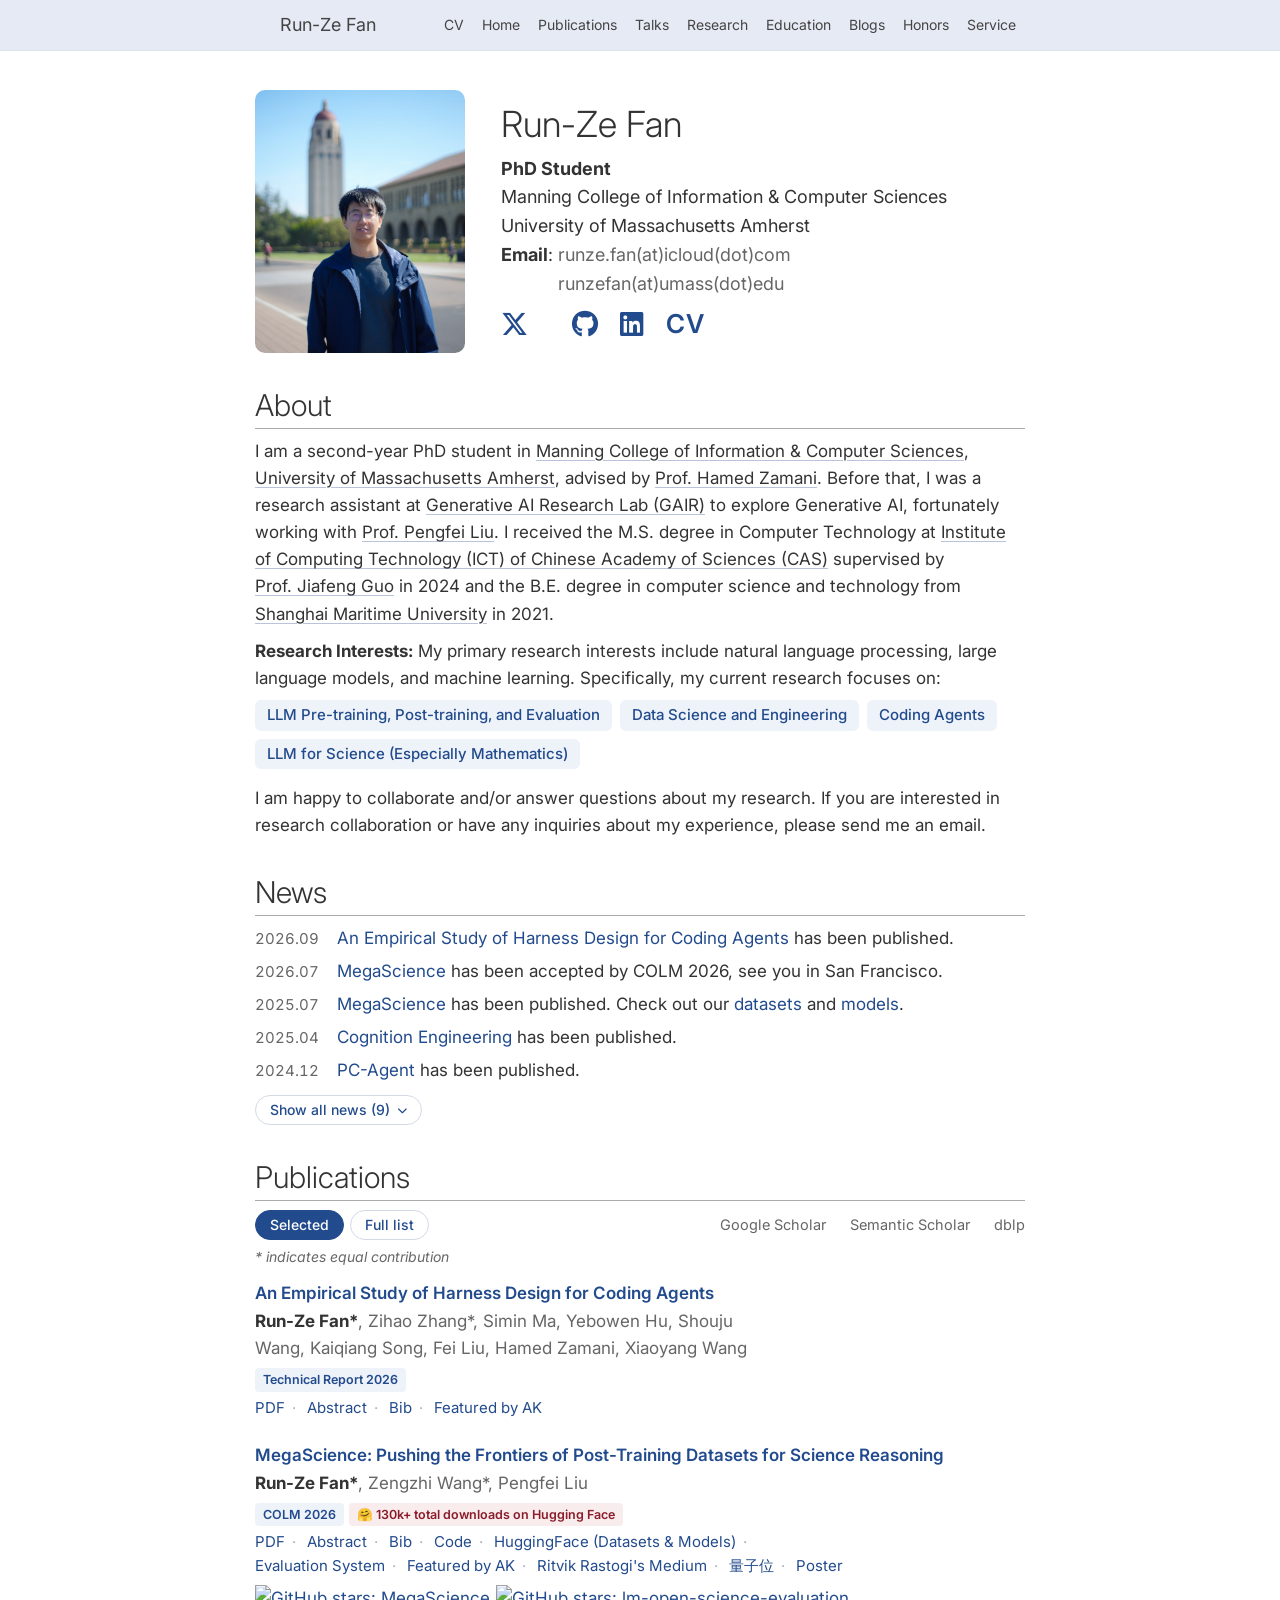
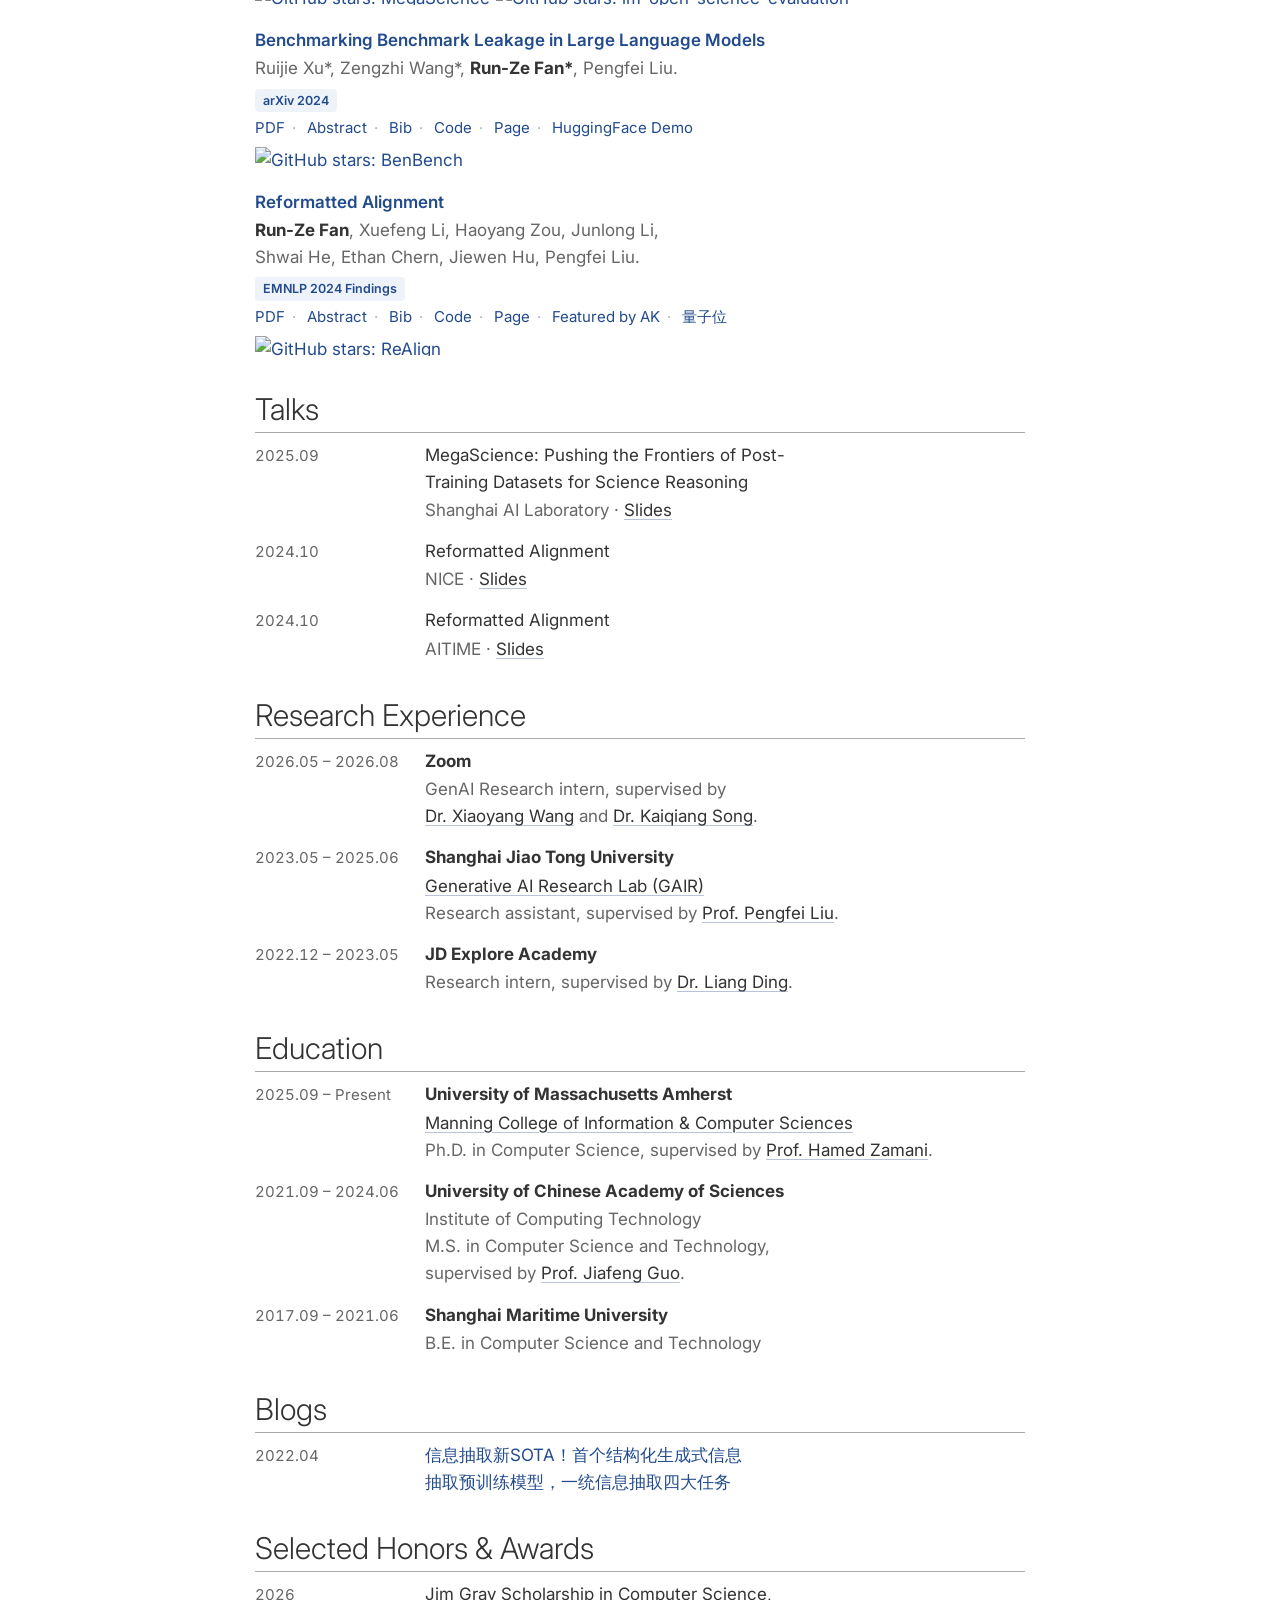
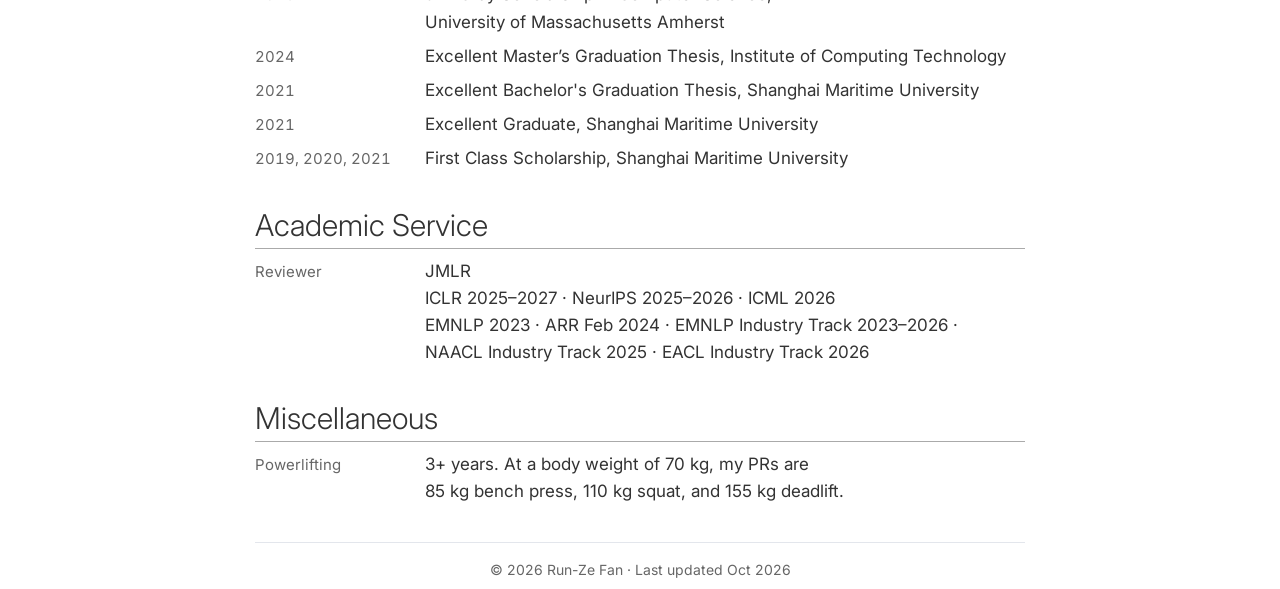
==== commit ba82b9ea: "update" ====
--- a/index.html
+++ b/index.html
@@ -2,7 +2,7 @@
 <html lang="en">
 <head>
 <meta charset="UTF-8">
-<title>Run-Ze Fan | UMass Amherst</title>
+<title>Run-Ze Fan</title>
 <meta name="description" content="Run-Ze Fan is a PhD student at the Manning College of Information &amp; Computer Sciences, UMass Amherst, advised by Prof. Hamed Zamani. He works on LLM pre-training, post-training and evaluation, data engineering, coding agents, and LLMs for science.">
 <meta name="keywords" content="Run-Ze Fan, Runze Fan, UMass Amherst, large language models, coding agents, MegaScience">
 <meta name="viewport" content="width=device-width, initial-scale=1">
@@ -187,7 +187,7 @@
       <a href="https://scholar.google.com/citations?user=mhot7AUAAAAJ&hl=en" target="_blank" rel="noopener" title="Google Scholar" aria-label="Google Scholar"><i class="ai ai-google-scholar"></i></a>
       <a href="https://github.com/RZFan525" target="_blank" rel="noopener" title="GitHub" aria-label="GitHub"><i class="fab fa-github"></i></a>
       <a href="https://www.linkedin.com/in/vfrz525/" target="_blank" rel="noopener" title="LinkedIn" aria-label="LinkedIn"><i class="fab fa-linkedin"></i></a>
-      <a class="hero-cv" href="https://drive.google.com/file/d/1GjTOWFCq2JlnmNGqzqNbrWr-F34PGP_i/view?usp=sharing" target="_blank" rel="noopener"><i class="fas fa-file-lines"></i>CV</a>
+      <a class="hero-cv" href="https://drive.google.com/file/d/1GjTOWFCq2JlnmNGqzqNbrWr-F34PGP_i/view?usp=sharing" target="_blank" rel="noopener" title="Curriculum Vitae" aria-label="Curriculum Vitae">CV</a>
     </div>
   </div>
 </div>
--- a/RunzeFan_files/jemdoc_new.css
+++ b/RunzeFan_files/jemdoc_new.css
@@ -305,20 +305,11 @@
   line-height: 1.5;
 }
 
-/* ---- CV pill in the hero icon row ---- */
+/* ---- "CV" in the hero icon row, sized to match the icons ---- */
 .hero-links .hero-cv {
-  display: inline-flex;
-  align-items: center;
-  gap: 7px;
-  margin-left: 6px;
-  padding: 8px 14px;
-  font-size: 14px;
-  font-weight: 500;
+  font-size: 26px;
+  font-weight: 600;
+  letter-spacing: .02em;
   line-height: 1;
-  border: 1px solid var(--pill-border);
-  border-radius: 999px;
-  background: var(--pill-bg);
-  color: var(--link);
-}
-.hero-links .hero-cv:hover { background: var(--accent-bg); text-decoration: none; }
-.hero-links .hero-cv .fas { font-size: 13px; }
+}
+.hero-links .hero-cv:hover { text-decoration: none; }
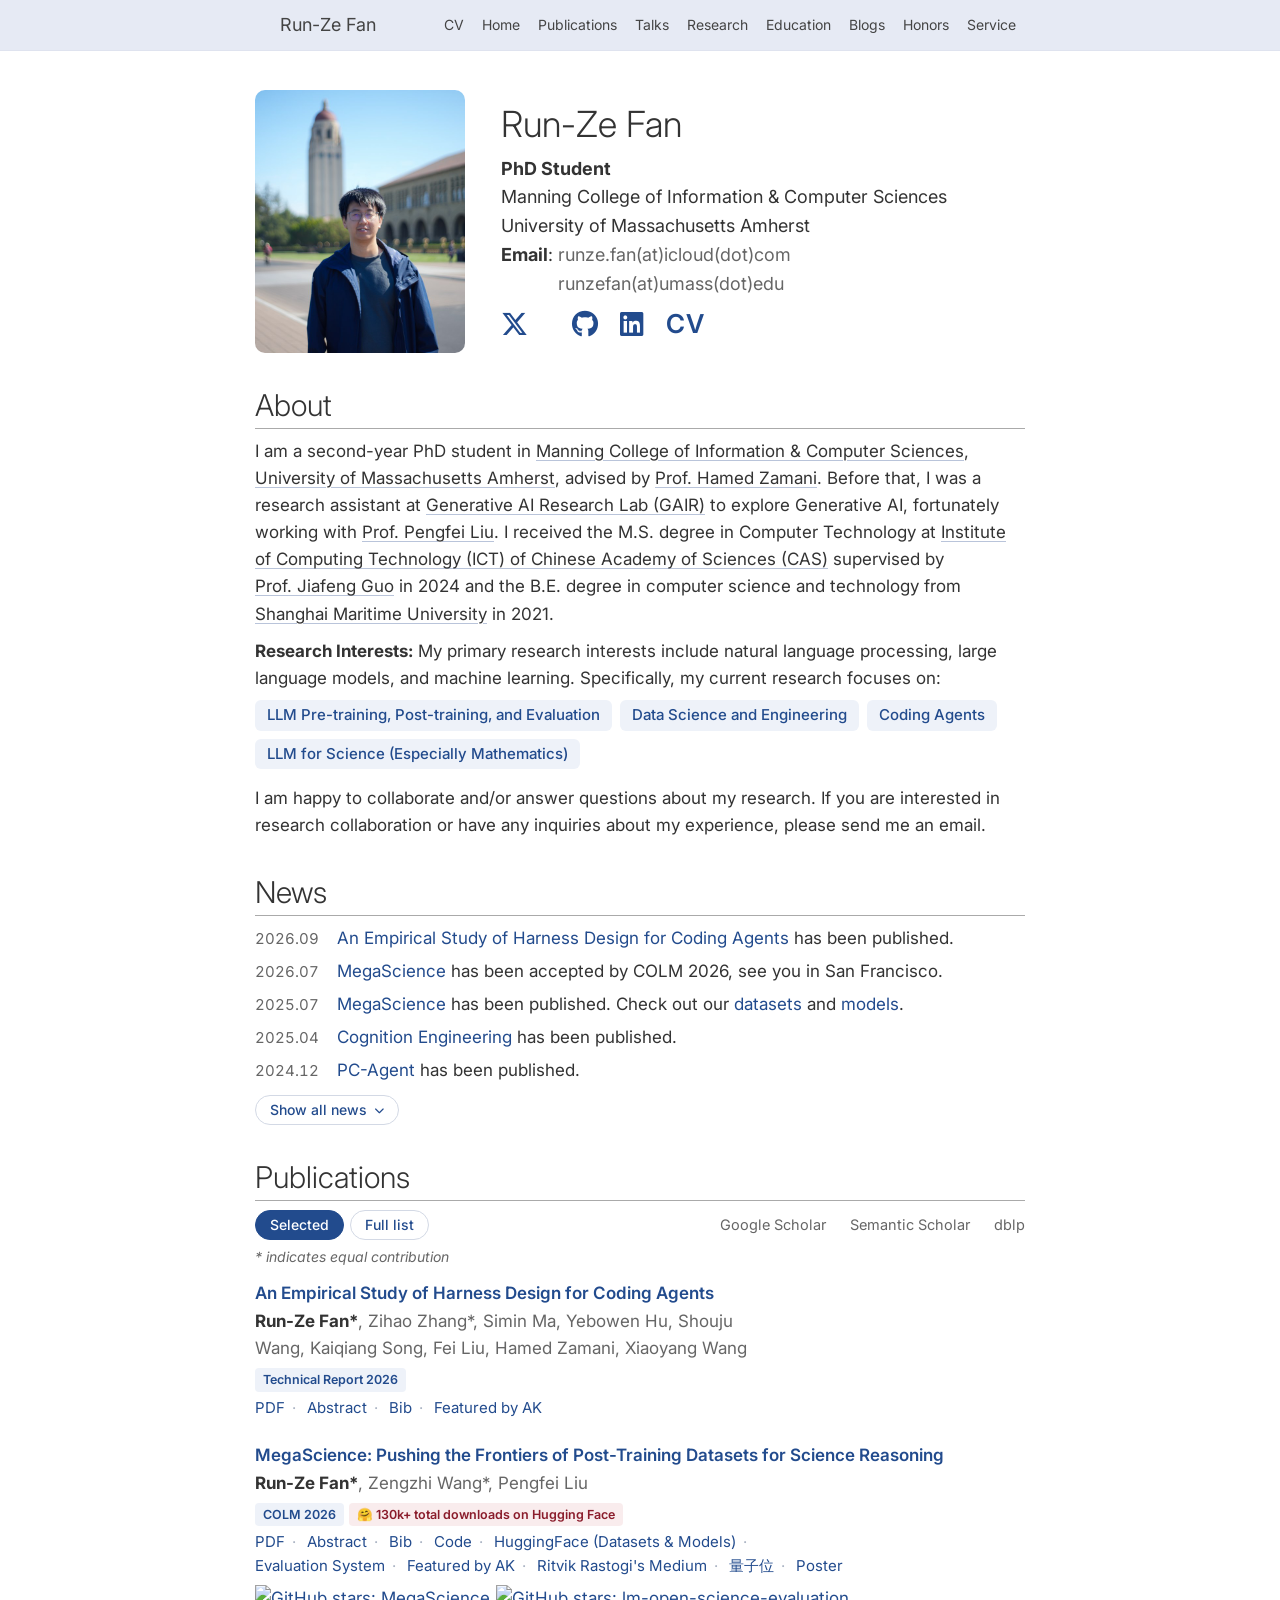
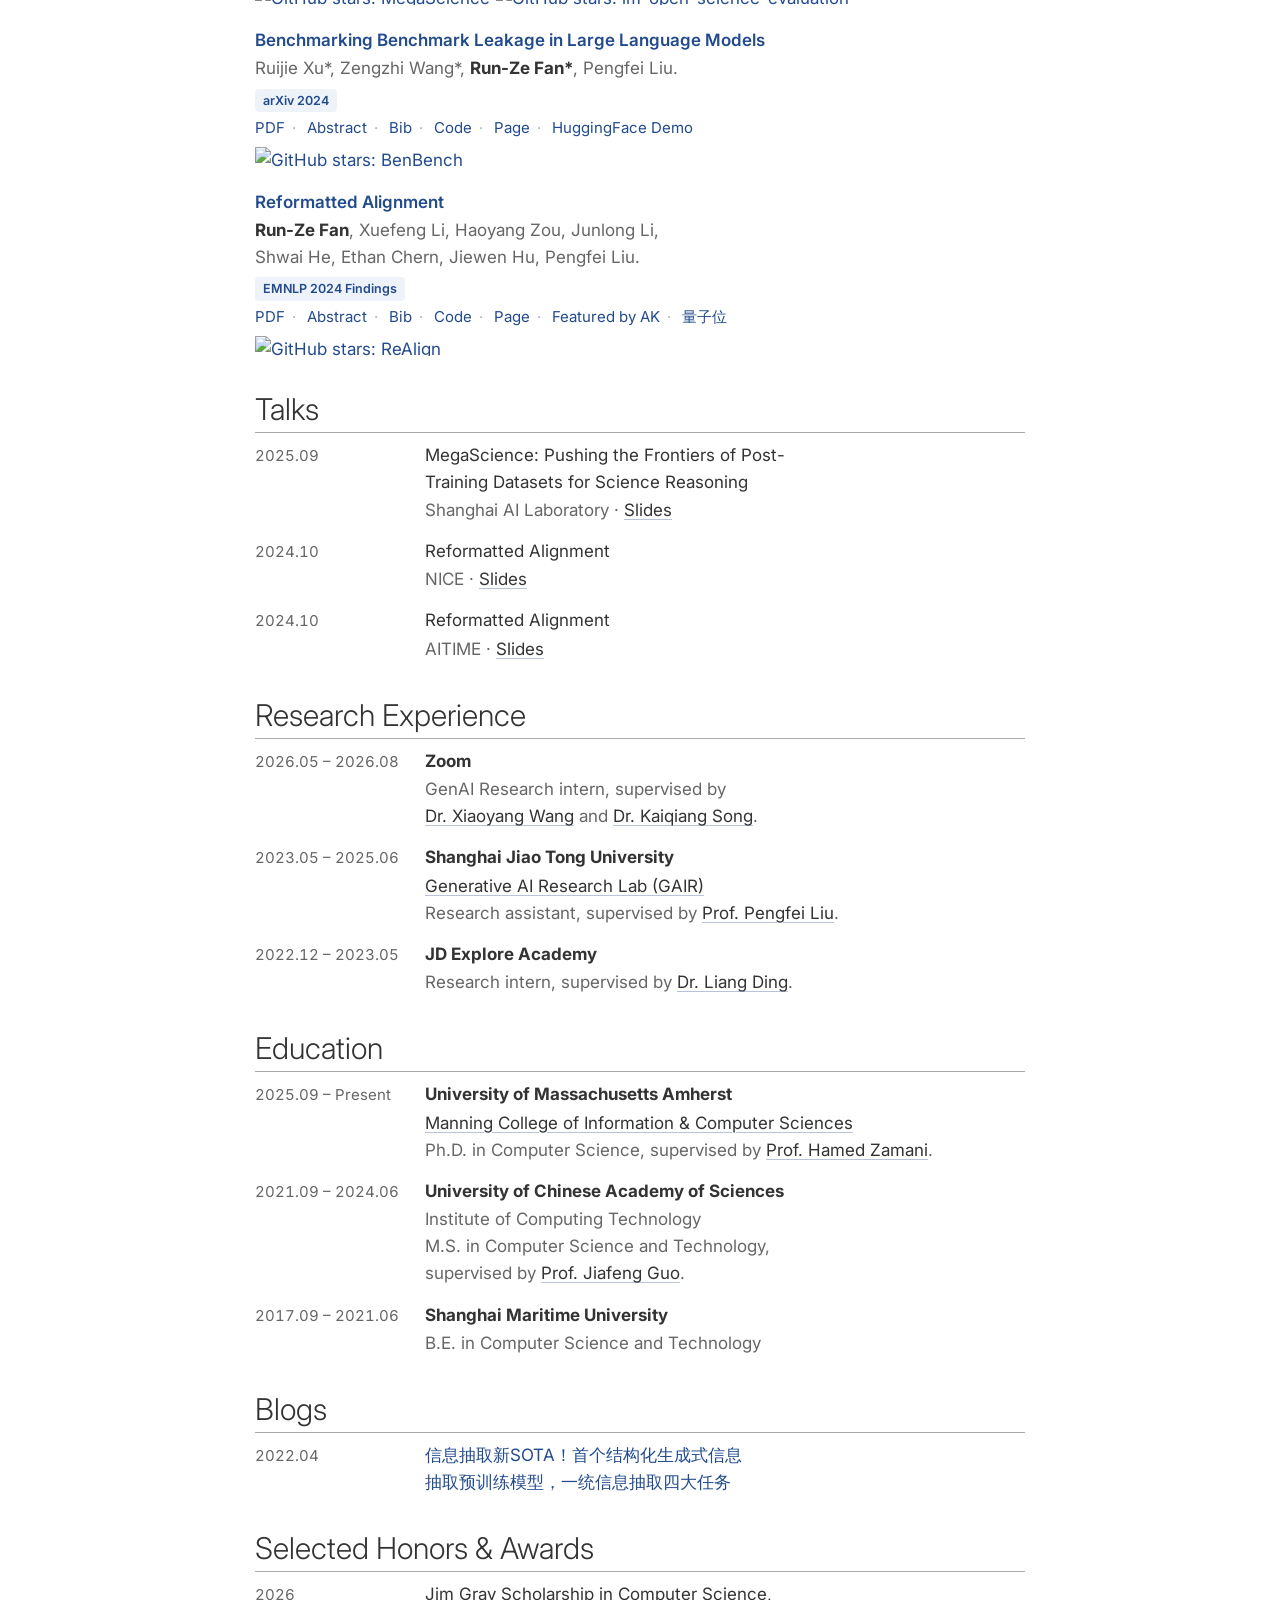
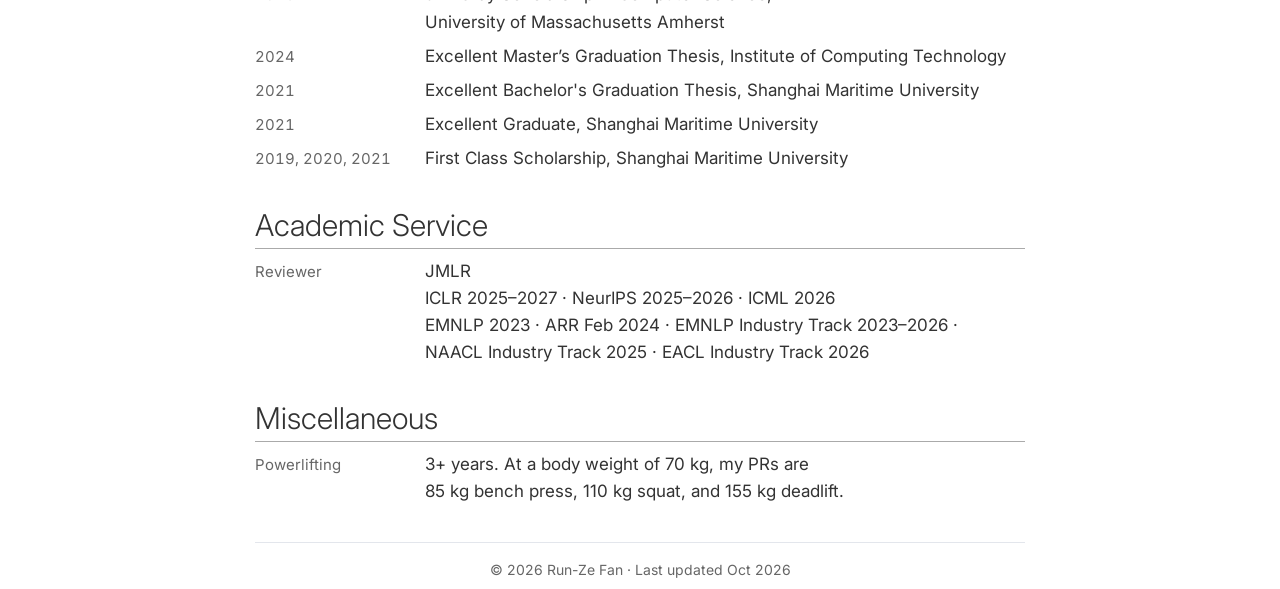
==== commit 48e1d937: "update" ====
--- a/index.html
+++ b/index.html
@@ -801,10 +801,9 @@
   // News: show 5 by default, toggle the rest
   var list = document.getElementById('news-list'), btn = document.getElementById('news-toggle');
   if (list && btn) {
-    var total = list.querySelectorAll('li').length;
     function render() {
       var collapsed = list.classList.contains('collapsed');
-      btn.textContent = collapsed ? 'Show all news (' + total + ')' : 'Show less';
+      btn.textContent = collapsed ? 'Show all news' : 'Show less';
       btn.setAttribute('aria-expanded', String(!collapsed));
     }
     btn.addEventListener('click', function () {
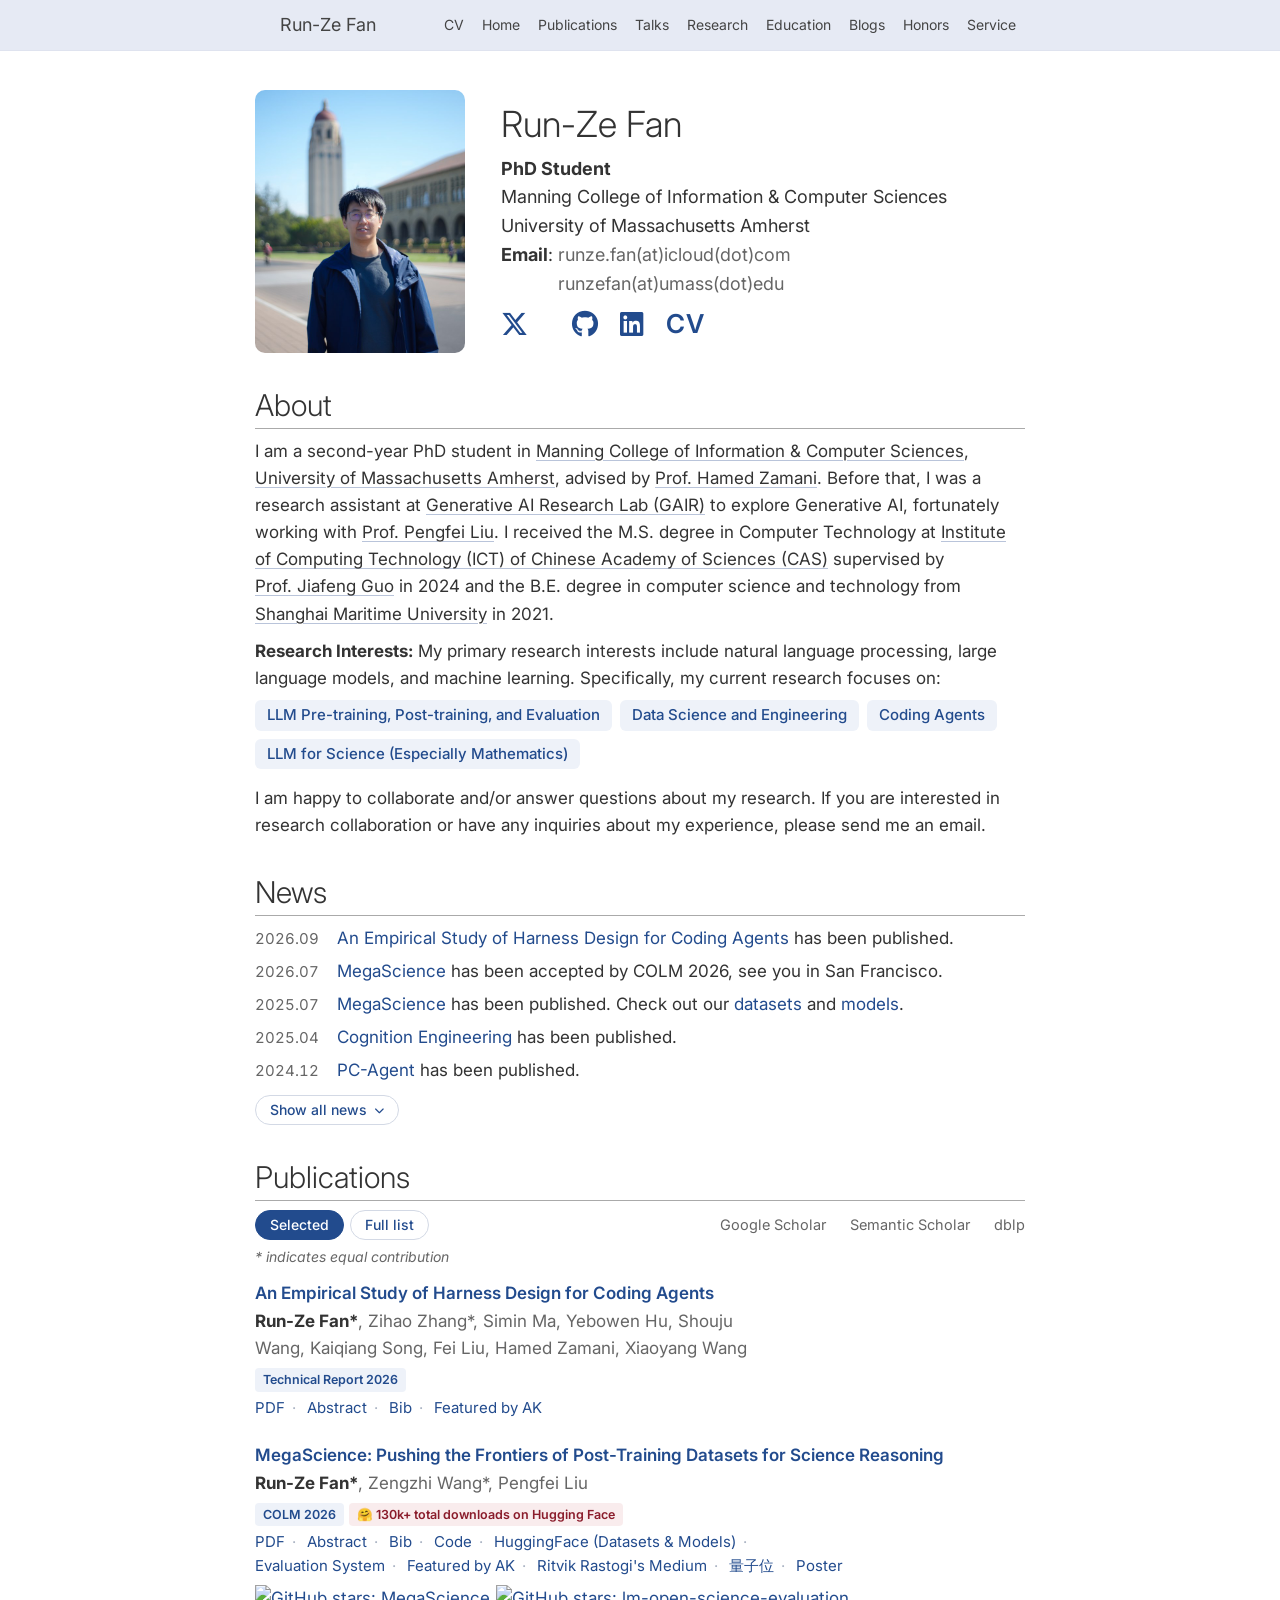
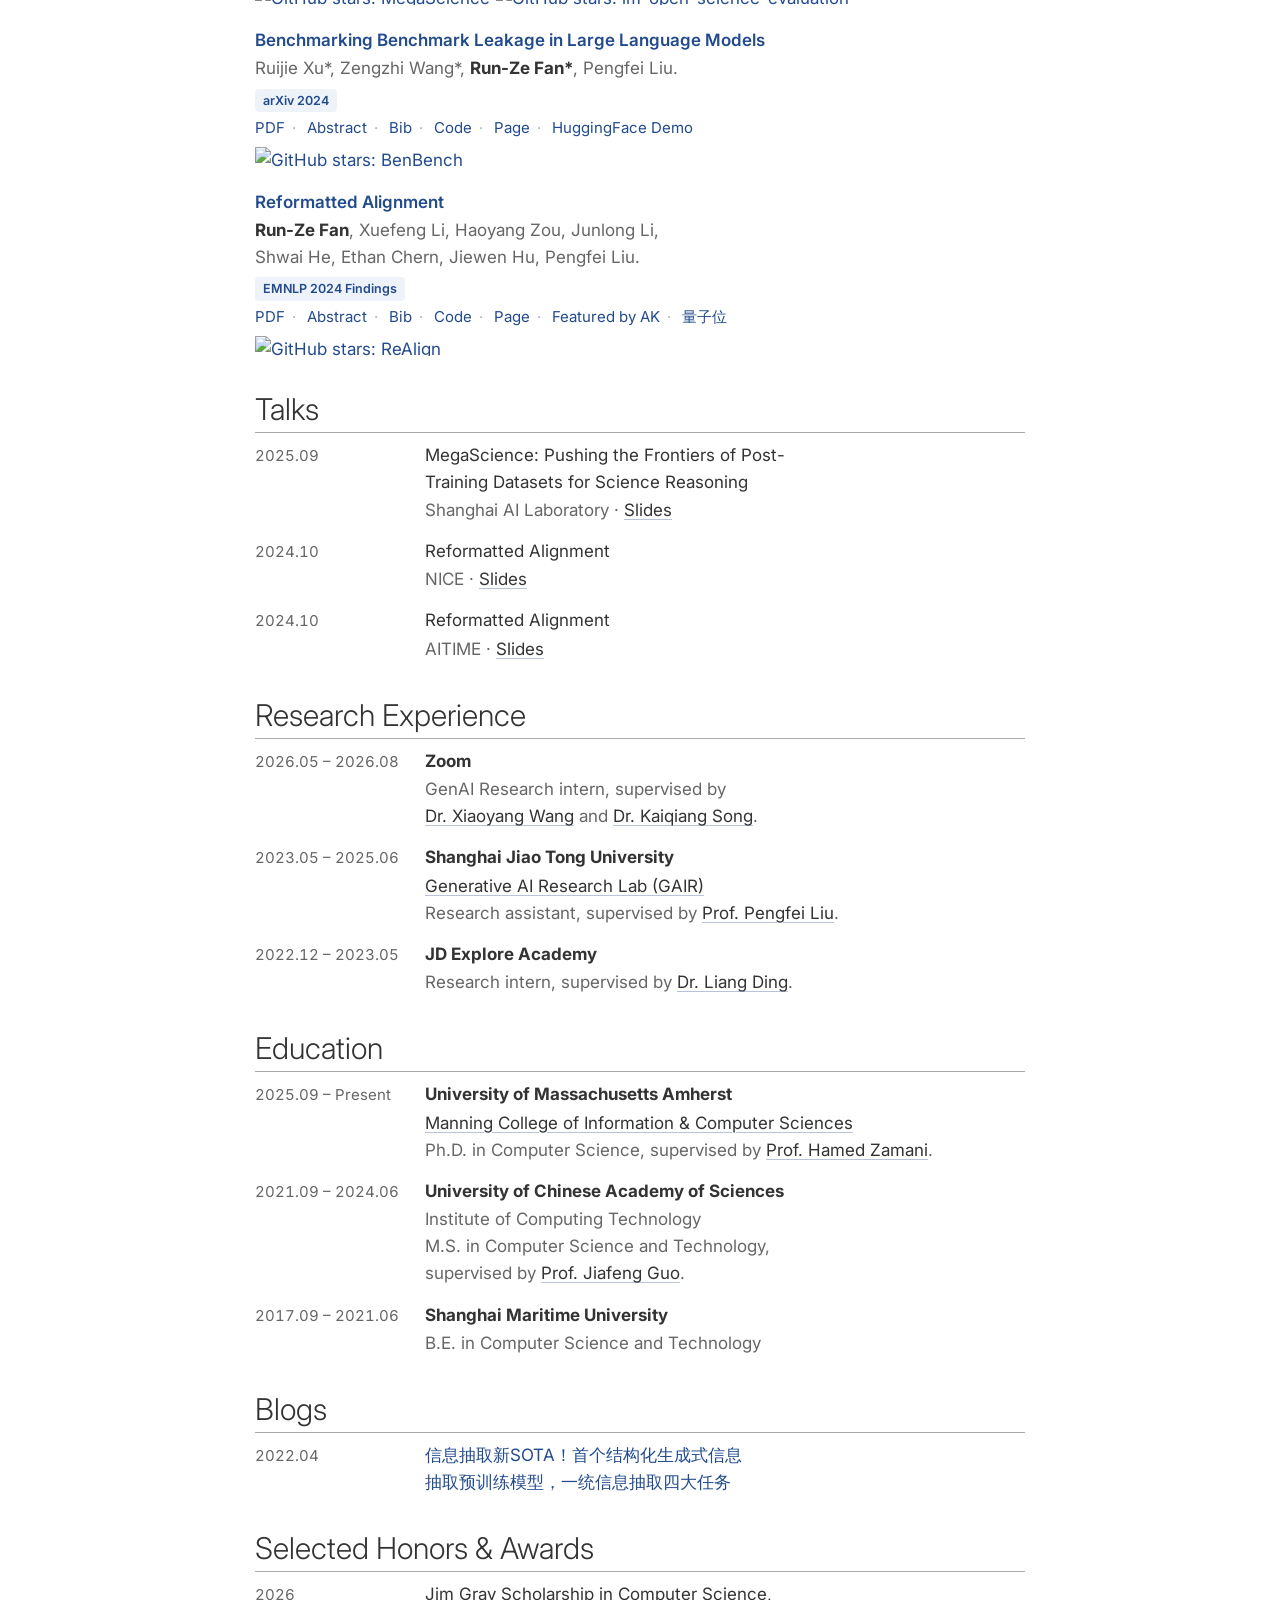
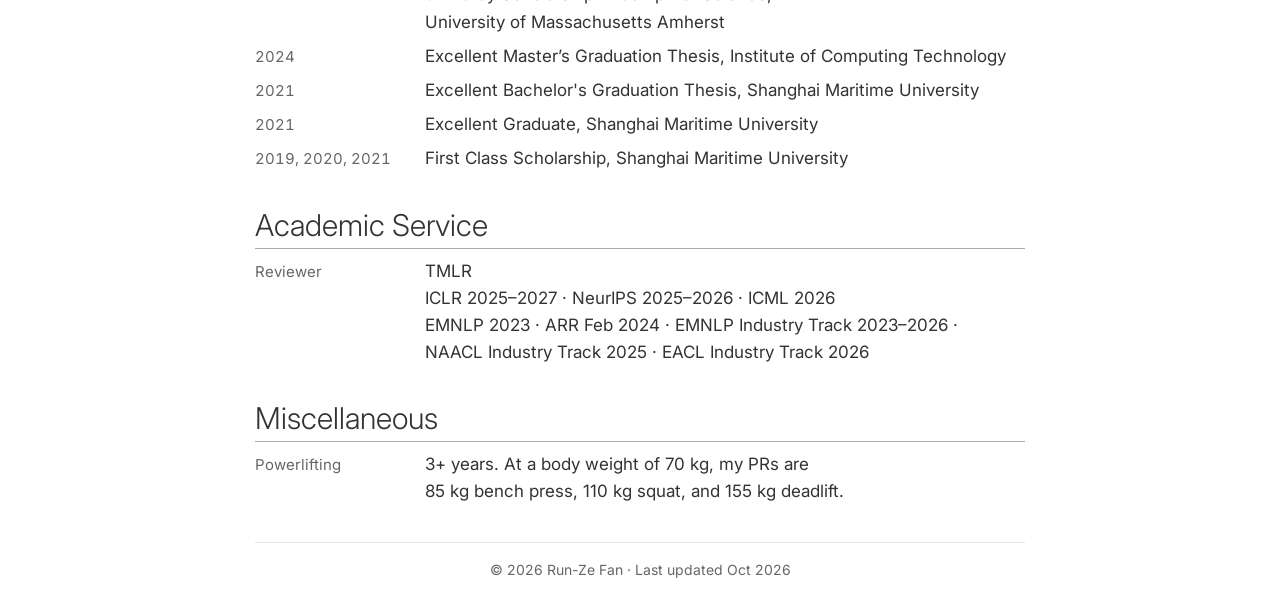
==== commit 0a3b154a: "update" ====
--- a/index.html
+++ b/index.html
@@ -916,7 +916,7 @@
 <h2 id="Service">Academic Service</h2>
 <ul class="timeline">
   <li><span class="tl-date">Reviewer</span><div class="tl-body">
-    <div>JMLR</div>
+    <div>TMLR</div>
     <div><span class="nowrap">ICLR 2025–2027</span> · <span class="nowrap">NeurIPS 2025–2026</span> · <span class="nowrap">ICML 2026</span></div>
     <div><span class="nowrap">EMNLP 2023</span> · <span class="nowrap">ARR Feb 2024</span> · <span class="nowrap">EMNLP Industry Track 2023–2026</span> · <span class="nowrap">NAACL Industry Track 2025</span> · <span class="nowrap">EACL Industry Track 2026</span></div>
   </div></li>
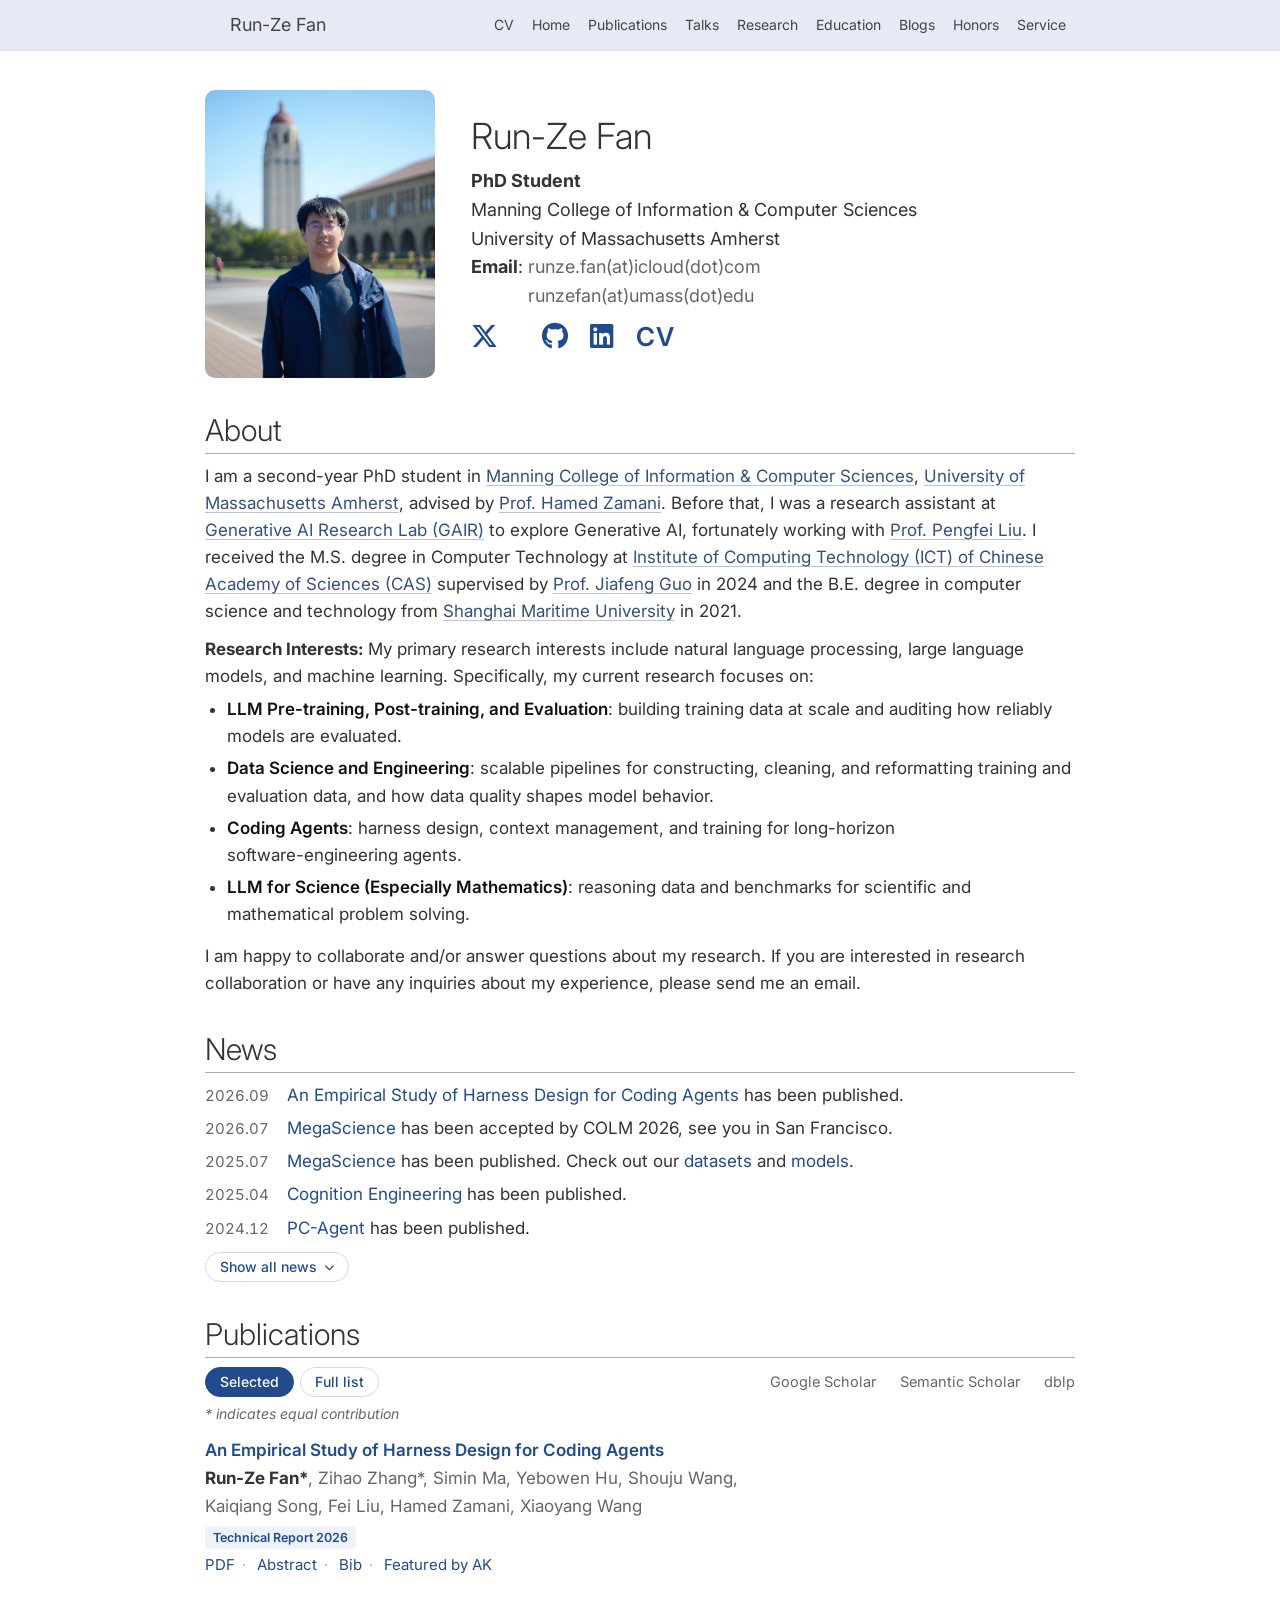
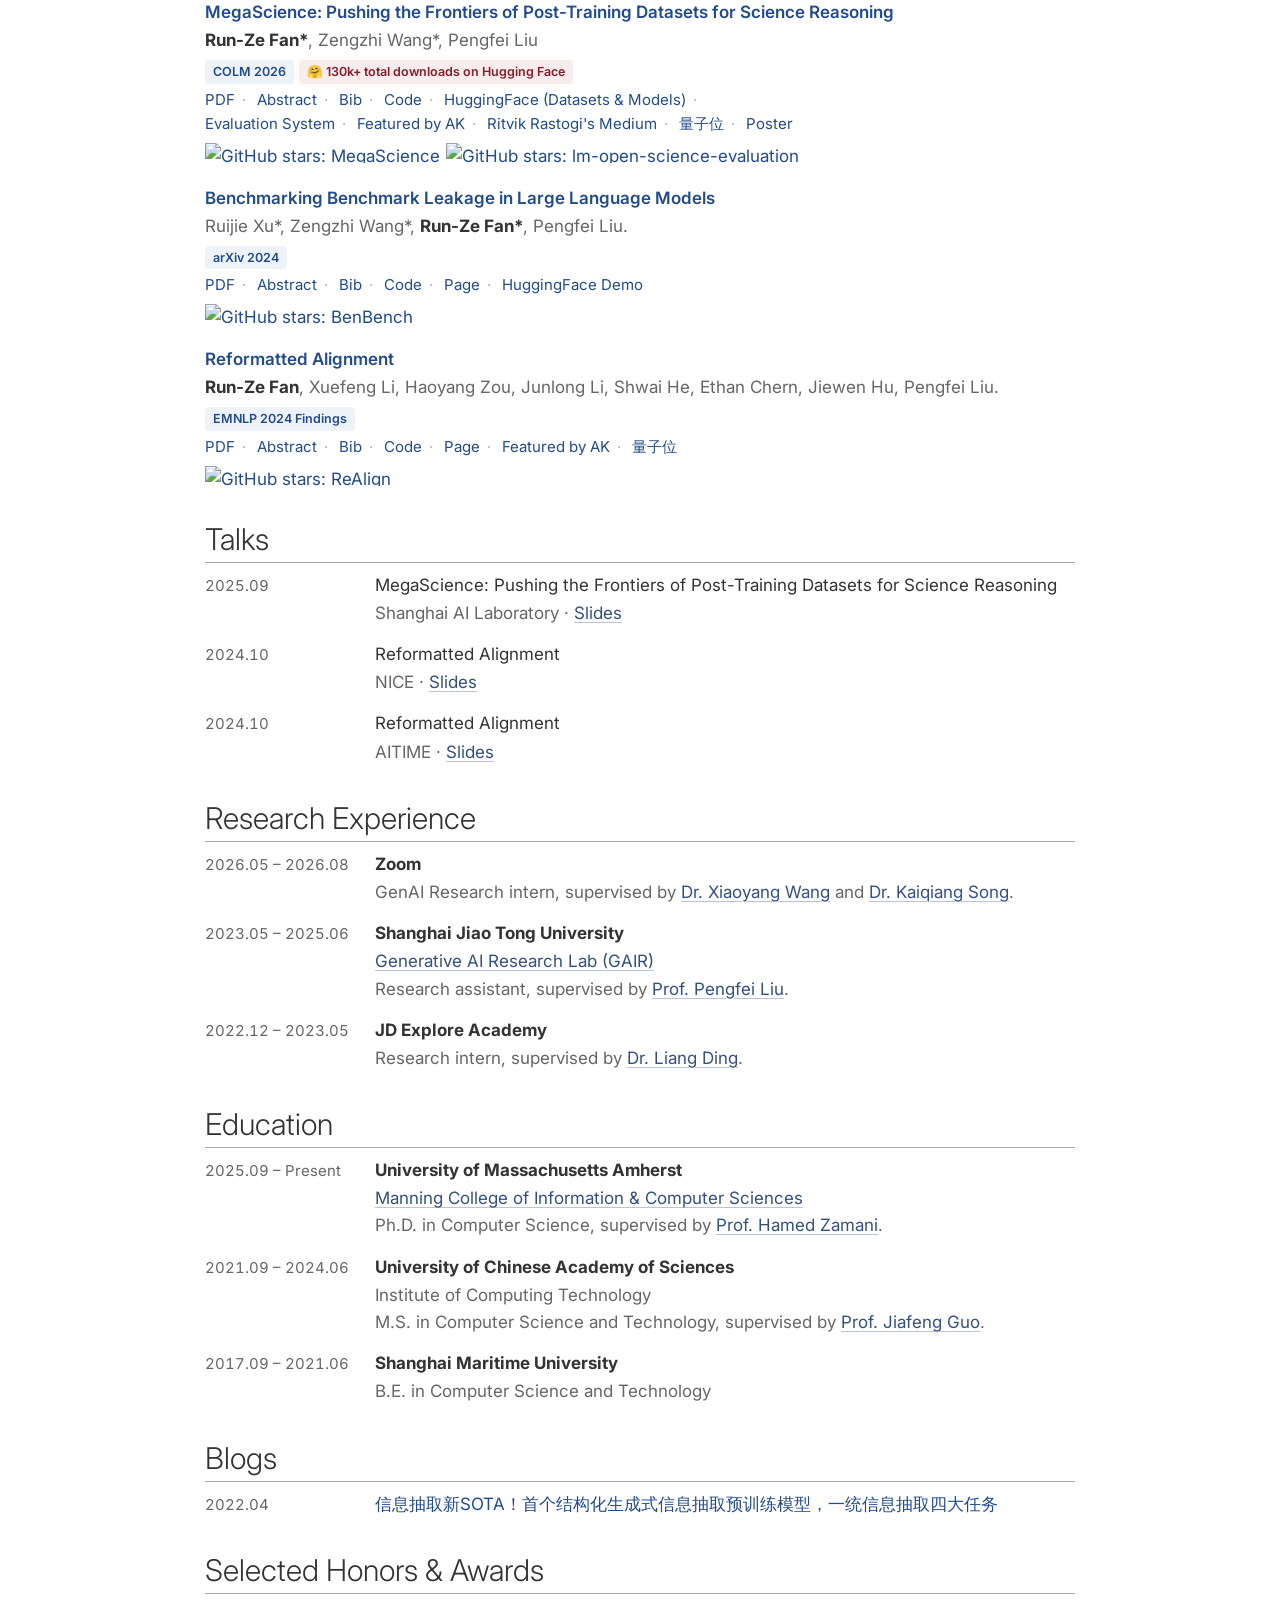
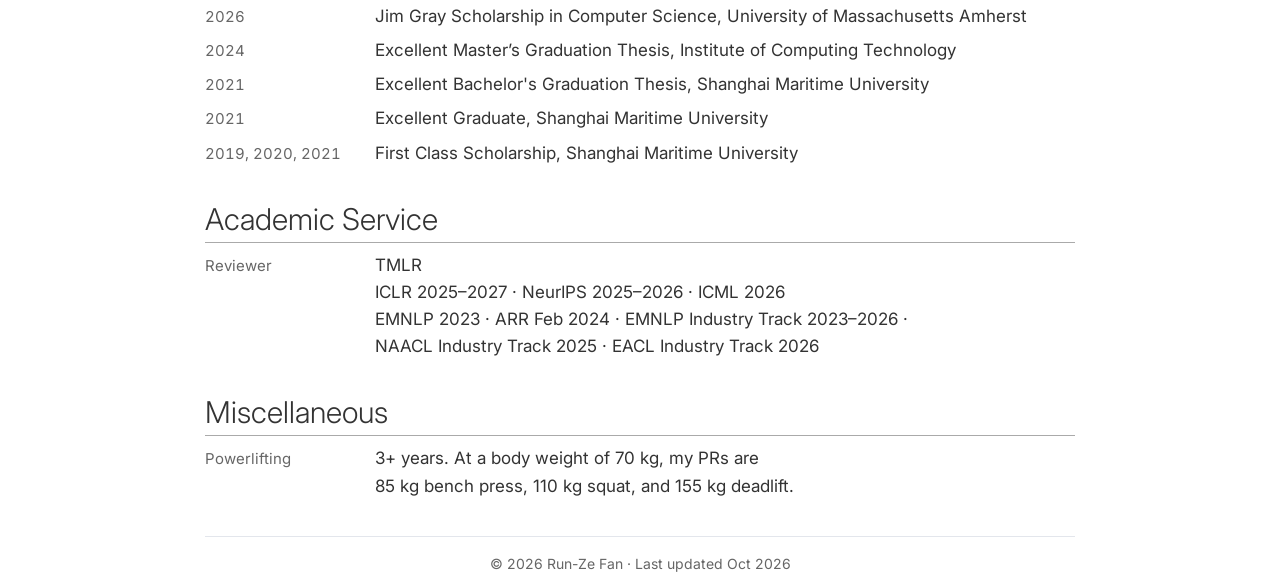
==== commit db2b44f5: "update" ====
--- a/index.html
+++ b/index.html
@@ -196,11 +196,11 @@
 <h2 id="About">About</h2>
 <p>I am a second-year PhD student in <a href="https://www.cics.umass.edu/" target="_blank">Manning College of Information & Computer Sciences</a>, <a href="https://www.umass.edu/" target="_blank">University of Massachusetts Amherst</a>, advised by <a href="https://groups.cs.umass.edu/zamani/" target="_blank">Prof.&nbsp;Hamed&nbsp;Zamani</a>. Before that, I was a research assistant at <a href="https://plms.ai/index.html" target="_blank">Generative AI Research Lab (GAIR)</a> to explore Generative AI, fortunately working with <a href="https://scholar.google.com/citations?user=oIz_CYEAAAAJ&hl=en" target="_blank">Prof.&nbsp;Pengfei&nbsp;Liu</a>. I received the M.S. degree in Computer Technology at <a href="http://www.ict.ac.cn/" target="_blank">Institute of Computing Technology (ICT) of Chinese Academy of Sciences (CAS)</a> supervised by <a href="https://scholar.google.com/citations?user=nD0I3PUAAAAJ&hl=en&oi=ao" target="_blank">Prof.&nbsp;Jiafeng&nbsp;Guo</a> in 2024 and the B.E. degree in computer science and technology from <a href="https://www.shmtu.edu.cn/" target="_blank">Shanghai Maritime University</a> in 2021.</p>
 <p class="interests-lead"><b>Research Interests:</b> My primary research interests include natural language processing, large language models, and machine learning. Specifically, my current research focuses on:</p>
-<ul class="interest-tags">
-  <li><span class="nowrap">LLM Pre-training</span>, <span class="nowrap">Post-training</span>, and Evaluation</li>
-  <li>Data Science and Engineering</li>
-  <li>Coding Agents</li>
-  <li>LLM for Science (Especially Mathematics)</li>
+<ul class="interests">
+  <li><b><span class="nowrap">LLM Pre-training</span>, <span class="nowrap">Post-training</span>, and Evaluation</b>: building training data at scale and auditing how reliably models are evaluated.</li>
+  <li><b>Data Science and Engineering</b>: scalable pipelines for constructing, cleaning, and reformatting training and evaluation data, and how data quality shapes model behavior.</li>
+  <li><b>Coding Agents</b>: harness design, context management, and training for <span class="nowrap">long-horizon</span> <span class="nowrap">software-engineering</span> agents.</li>
+  <li><b>LLM for Science (Especially Mathematics)</b>: reasoning data and benchmarks for scientific and mathematical problem solving.</li>
 </ul>
 <p>I am happy to collaborate and/or answer questions about my research. If you are interested in research collaboration or have any inquiries about my experience, please send me an email.</p>
 </section>
@@ -275,7 +275,7 @@
     <ul class="pub-list">
     <li>
   <div class="pub-title">An Empirical Study of Harness Design for Coding Agents</div>
-  <div class="pub-authors"><b>Run-Ze Fan*</b>, Zihao Zhang*, Simin Ma, Yebowen Hu, Shouju Wang, Kaiqiang Song, Fei Liu, Hamed Zamani, Xiaoyang Wang</div>
+  <div class="pub-authors"><span class="nowrap"><b>Run-Ze Fan*</b></span>, <span class="nowrap">Zihao Zhang*</span>, <span class="nowrap">Simin Ma</span>, <span class="nowrap">Yebowen Hu</span>, <span class="nowrap">Shouju Wang</span>, <span class="nowrap">Kaiqiang Song</span>, <span class="nowrap">Fei Liu</span>, <span class="nowrap">Hamed Zamani</span>, <span class="nowrap">Xiaoyang Wang</span></div>
   <div class="pub-meta"><span class="venue">Technical Report 2026</span></div>
   <div class="pub-links">
     <a href="https://arxiv.org/abs/2609.20804" target="_blank">PDF</a>
@@ -300,7 +300,7 @@
 </li>
 <li>
   <div class="pub-title">MegaScience: Pushing the Frontiers of Post-Training Datasets for Science Reasoning</div>
-  <div class="pub-authors"><b>Run-Ze Fan*</b>, Zengzhi Wang*, Pengfei Liu</div>
+  <div class="pub-authors"><span class="nowrap"><b>Run-Ze Fan*</b></span>, <span class="nowrap">Zengzhi Wang*</span>, <span class="nowrap">Pengfei Liu</span></div>
   <div class="pub-meta"><span class="venue">COLM 2026</span> <a class="venue venue-hl" href="https://huggingface.co/MegaScience" target="_blank" rel="noopener">🤗 130k+ total downloads on Hugging Face</a></div>
   <div class="pub-links">
     <a href="https://arxiv.org/abs/2507.16812" target="_blank">PDF</a>
@@ -334,7 +334,7 @@
 </li>
 <li>
   <div class="pub-title">Benchmarking Benchmark Leakage in Large Language Models</div>
-  <div class="pub-authors">Ruijie Xu*, Zengzhi Wang*, <b>Run-Ze Fan*</b>, Pengfei Liu.</div>
+  <div class="pub-authors"><span class="nowrap">Ruijie Xu*</span>, <span class="nowrap">Zengzhi Wang*</span>, <span class="nowrap"><b>Run-Ze Fan*</b></span>, <span class="nowrap">Pengfei Liu.</span></div>
   <div class="pub-meta"><span class="venue">arXiv 2024</span></div>
   <div class="pub-links">
     <a href="https://arxiv.org/abs/2404.18824" target="_blank">PDF</a>
@@ -366,7 +366,7 @@
 </li>
 <li>
   <div class="pub-title">Reformatted Alignment</div>
-  <div class="pub-authors"><b>Run-Ze Fan</b>, Xuefeng Li, Haoyang Zou, Junlong Li, Shwai He, Ethan Chern, Jiewen Hu, Pengfei Liu.</div>
+  <div class="pub-authors"><span class="nowrap"><b>Run-Ze Fan</b></span>, <span class="nowrap">Xuefeng Li</span>, <span class="nowrap">Haoyang Zou</span>, <span class="nowrap">Junlong Li</span>, <span class="nowrap">Shwai He</span>, <span class="nowrap">Ethan Chern</span>, <span class="nowrap">Jiewen Hu</span>, <span class="nowrap">Pengfei Liu.</span></div>
   <div class="pub-meta"><span class="venue">EMNLP 2024 Findings</span></div>
   <div class="pub-links">
     <a href="https://arxiv.org/abs/2402.12219" target="_blank">PDF</a>
@@ -403,7 +403,7 @@
     <ul class="pub-list">
     <li>
   <div class="pub-title">An Empirical Study of Harness Design for Coding Agents</div>
-  <div class="pub-authors"><b>Run-Ze Fan*</b>, Zihao Zhang*, Simin Ma, Yebowen Hu, Shouju Wang, Kaiqiang Song, Fei Liu, Hamed Zamani, Xiaoyang Wang</div>
+  <div class="pub-authors"><span class="nowrap"><b>Run-Ze Fan*</b></span>, <span class="nowrap">Zihao Zhang*</span>, <span class="nowrap">Simin Ma</span>, <span class="nowrap">Yebowen Hu</span>, <span class="nowrap">Shouju Wang</span>, <span class="nowrap">Kaiqiang Song</span>, <span class="nowrap">Fei Liu</span>, <span class="nowrap">Hamed Zamani</span>, <span class="nowrap">Xiaoyang Wang</span></div>
   <div class="pub-meta"><span class="venue">Technical Report 2026</span></div>
   <div class="pub-links">
     <a href="https://arxiv.org/abs/2609.20804" target="_blank">PDF</a>
@@ -428,7 +428,7 @@
 </li>
 <li>
   <div class="pub-title">Deep Research: A Systematic Survey</div>
-  <div class="pub-authors">Zhengliang Shi, Yiqun Chen, Haitao Li, Weiwei Sun, Shiyu Ni, Yougang Lyu, <b>Run-Ze Fan</b>, Bowen Jin, Yixuan Weng, Minjun Zhu, Qiujie Xie, Xinyu Guo, Qu Yang, Jiayi Wu, Jujia Zhao, Xiaqiang Tang, Xinbei Ma, Cunxiang Wang, Jiaxin Mao, Qingyao Ai, Jen-Tse Huang, Wenxuan Wang, Yue Zhang, Yiming Yang, Zhaopeng Tu, Zhaochun Ren</div>
+  <div class="pub-authors"><span class="nowrap">Zhengliang Shi</span>, <span class="nowrap">Yiqun Chen</span>, <span class="nowrap">Haitao Li</span>, <span class="nowrap">Weiwei Sun</span>, <span class="nowrap">Shiyu Ni</span>, <span class="nowrap">Yougang Lyu</span>, <span class="nowrap"><b>Run-Ze Fan</b></span>, <span class="nowrap">Bowen Jin</span>, <span class="nowrap">Yixuan Weng</span>, <span class="nowrap">Minjun Zhu</span>, <span class="nowrap">Qiujie Xie</span>, <span class="nowrap">Xinyu Guo</span>, <span class="nowrap">Qu Yang</span>, <span class="nowrap">Jiayi Wu</span>, <span class="nowrap">Jujia Zhao</span>, <span class="nowrap">Xiaqiang Tang</span>, <span class="nowrap">Xinbei Ma</span>, <span class="nowrap">Cunxiang Wang</span>, <span class="nowrap">Jiaxin Mao</span>, <span class="nowrap">Qingyao Ai</span>, <span class="nowrap">Jen-Tse Huang</span>, <span class="nowrap">Wenxuan Wang</span>, <span class="nowrap">Yue Zhang</span>, <span class="nowrap">Yiming Yang</span>, <span class="nowrap">Zhaopeng Tu</span>, <span class="nowrap">Zhaochun Ren</span></div>
   <div class="pub-meta"><span class="venue">arXiv 2025</span></div>
   <div class="pub-links">
     <a href="https://arxiv.org/abs/2512.02038" target="_blank">PDF</a>
@@ -456,7 +456,7 @@
 </li>
 <li>
   <div class="pub-title">MegaScience: Pushing the Frontiers of Post-Training Datasets for Science Reasoning</div>
-  <div class="pub-authors"><b>Run-Ze Fan*</b>, Zengzhi Wang*, Pengfei Liu</div>
+  <div class="pub-authors"><span class="nowrap"><b>Run-Ze Fan*</b></span>, <span class="nowrap">Zengzhi Wang*</span>, <span class="nowrap">Pengfei Liu</span></div>
   <div class="pub-meta"><span class="venue">COLM 2026</span> <a class="venue venue-hl" href="https://huggingface.co/MegaScience" target="_blank" rel="noopener">🤗 130k+ total downloads on Hugging Face</a></div>
   <div class="pub-links">
     <a href="https://arxiv.org/abs/2507.16812" target="_blank">PDF</a>
@@ -490,7 +490,7 @@
 </li>
 <li>
   <div class="pub-title">Generative AI Act II: Test Time Scaling Drives Cognition Engineering</div>
-  <div class="pub-authors">Shijie Xia, Yiwei Qin, Xuefeng Li, Yan Ma, <b>Run-Ze Fan</b>, Steffi Chern, Haoyang Zou, Fan Zhou, Xiangkun Hu, Jiahe Jin, Yanheng He, Yixin Ye, Yixiu Liu, Pengfei Liu</div>
+  <div class="pub-authors"><span class="nowrap">Shijie Xia</span>, <span class="nowrap">Yiwei Qin</span>, <span class="nowrap">Xuefeng Li</span>, <span class="nowrap">Yan Ma</span>, <span class="nowrap"><b>Run-Ze Fan</b></span>, <span class="nowrap">Steffi Chern</span>, <span class="nowrap">Haoyang Zou</span>, <span class="nowrap">Fan Zhou</span>, <span class="nowrap">Xiangkun Hu</span>, <span class="nowrap">Jiahe Jin</span>, <span class="nowrap">Yanheng He</span>, <span class="nowrap">Yixin Ye</span>, <span class="nowrap">Yixiu Liu</span>, <span class="nowrap">Pengfei Liu</span></div>
   <div class="pub-meta"><span class="venue">arXiv 2025</span></div>
   <div class="pub-links">
     <a href="https://arxiv.org/abs/2504.13828" target="_blank">PDF</a>
@@ -519,7 +519,7 @@
 </li>
 <li>
   <div class="pub-title">PC Agent: While You Sleep, AI Works -- A Cognitive Journey into Digital World</div>
-  <div class="pub-authors">Yanheng He*, Jiahe Jin*, Shijie Xia, Jiadi Su, <b>Runze Fan</b>, Haoyang Zou, Xiangkun Hu, Pengfei Liu.</div>
+  <div class="pub-authors"><span class="nowrap">Yanheng He*</span>, <span class="nowrap">Jiahe Jin*</span>, <span class="nowrap">Shijie Xia</span>, <span class="nowrap">Jiadi Su</span>, <span class="nowrap"><b>Runze Fan</b></span>, <span class="nowrap">Haoyang Zou</span>, <span class="nowrap">Xiangkun Hu</span>, <span class="nowrap">Pengfei Liu.</span></div>
   <div class="pub-meta"><span class="venue">arXiv 2024</span></div>
   <div class="pub-links">
     <a href="https://arxiv.org/abs/2412.17589" target="_blank">PDF</a>
@@ -548,7 +548,7 @@
 </li>
 <li>
   <div class="pub-title">Data Contamination Report from the 2024 CONDA Shared Task</div>
-  <div class="pub-authors">Oscar Sainz, Iker García-Ferrero, Alon Jacovi, Jon Ander Campos, Yanai Elazar, Eneko Agirre, Yoav Goldberg, Wei-Lin Chen, Jenny Chim, Leshem Choshen, Luca D'Amico-Wong, Melissa Dell, <b>Run-Ze Fan</b>, Shahriar Golchin, Yucheng Li, Pengfei Liu, Bhavish Pahwa, Ameya Prabhu, Suryansh Sharma, Emily Silcock, Kateryna Solonko, David Stap, Mihai Surdeanu, Yu-Min Tseng, Vishaal Udandarao, Zengzhi Wang, Ruijie Xu, Jinglin Yang.</div>
+  <div class="pub-authors"><span class="nowrap">Oscar Sainz</span>, <span class="nowrap">Iker García-Ferrero</span>, <span class="nowrap">Alon Jacovi</span>, <span class="nowrap">Jon Ander Campos</span>, <span class="nowrap">Yanai Elazar</span>, <span class="nowrap">Eneko Agirre</span>, <span class="nowrap">Yoav Goldberg</span>, <span class="nowrap">Wei-Lin Chen</span>, <span class="nowrap">Jenny Chim</span>, <span class="nowrap">Leshem Choshen</span>, <span class="nowrap">Luca D'Amico-Wong</span>, <span class="nowrap">Melissa Dell</span>, <span class="nowrap"><b>Run-Ze Fan</b></span>, <span class="nowrap">Shahriar Golchin</span>, <span class="nowrap">Yucheng Li</span>, <span class="nowrap">Pengfei Liu</span>, <span class="nowrap">Bhavish Pahwa</span>, <span class="nowrap">Ameya Prabhu</span>, <span class="nowrap">Suryansh Sharma</span>, <span class="nowrap">Emily Silcock</span>, <span class="nowrap">Kateryna Solonko</span>, <span class="nowrap">David Stap</span>, <span class="nowrap">Mihai Surdeanu</span>, <span class="nowrap">Yu-Min Tseng</span>, <span class="nowrap">Vishaal Udandarao</span>, <span class="nowrap">Zengzhi Wang</span>, <span class="nowrap">Ruijie Xu</span>, <span class="nowrap">Jinglin Yang.</span></div>
   <div class="pub-meta"><span class="venue">ACL 2024 Workshop (CONDA)</span></div>
   <div class="pub-links">
     <a href="https://arxiv.org/abs/2407.21530" target="_blank">PDF</a>
@@ -578,7 +578,7 @@
 </li>
 <li>
   <div class="pub-title">OlympicArena: Benchmarking Multi-discipline Cognitive Reasoning for Superintelligent AI</div>
-  <div class="pub-authors">Zhen Huang, Zengzhi Wang, Shijie Xia, Xuefeng Li, Haoyang Zou, Ruijie Xu, <b>Run-Ze Fan</b>, Lyumanshan Ye, Ethan Chern, Yixin Ye, Yikai Zhang, Yuqing Yang, Ting Wu, Binjie Wang, Shichao Sun, Yang Xiao, Yiyuan Li, Fan Zhou, Steffi Chern, Yiwei Qin, Yan Ma, Jiadi Su, Yixiu Liu, Yuxiang Zheng, Shaoting Zhang, Dahua Lin, Yu Qiao, Pengfei Liu.</div>
+  <div class="pub-authors"><span class="nowrap">Zhen Huang</span>, <span class="nowrap">Zengzhi Wang</span>, <span class="nowrap">Shijie Xia</span>, <span class="nowrap">Xuefeng Li</span>, <span class="nowrap">Haoyang Zou</span>, <span class="nowrap">Ruijie Xu</span>, <span class="nowrap"><b>Run-Ze Fan</b></span>, <span class="nowrap">Lyumanshan Ye</span>, <span class="nowrap">Ethan Chern</span>, <span class="nowrap">Yixin Ye</span>, <span class="nowrap">Yikai Zhang</span>, <span class="nowrap">Yuqing Yang</span>, <span class="nowrap">Ting Wu</span>, <span class="nowrap">Binjie Wang</span>, <span class="nowrap">Shichao Sun</span>, <span class="nowrap">Yang Xiao</span>, <span class="nowrap">Yiyuan Li</span>, <span class="nowrap">Fan Zhou</span>, <span class="nowrap">Steffi Chern</span>, <span class="nowrap">Yiwei Qin</span>, <span class="nowrap">Yan Ma</span>, <span class="nowrap">Jiadi Su</span>, <span class="nowrap">Yixiu Liu</span>, <span class="nowrap">Yuxiang Zheng</span>, <span class="nowrap">Shaoting Zhang</span>, <span class="nowrap">Dahua Lin</span>, <span class="nowrap">Yu Qiao</span>, <span class="nowrap">Pengfei Liu.</span></div>
   <div class="pub-meta"><span class="venue">NeurIPS 2024 Datasets &amp; Benchmarks</span></div>
   <div class="pub-links">
     <a href="https://arxiv.org/abs/2406.12753" target="_blank">PDF</a>
@@ -608,7 +608,7 @@
 </li>
 <li>
   <div class="pub-title">Benchmarking Benchmark Leakage in Large Language Models</div>
-  <div class="pub-authors">Ruijie Xu*, Zengzhi Wang*, <b>Run-Ze Fan*</b>, Pengfei Liu.</div>
+  <div class="pub-authors"><span class="nowrap">Ruijie Xu*</span>, <span class="nowrap">Zengzhi Wang*</span>, <span class="nowrap"><b>Run-Ze Fan*</b></span>, <span class="nowrap">Pengfei Liu.</span></div>
   <div class="pub-meta"><span class="venue">arXiv 2024</span></div>
   <div class="pub-links">
     <a href="https://arxiv.org/abs/2404.18824" target="_blank">PDF</a>
@@ -640,7 +640,7 @@
 </li>
 <li>
   <div class="pub-title">Reformatted Alignment</div>
-  <div class="pub-authors"><b>Run-Ze Fan</b>, Xuefeng Li, Haoyang Zou, Junlong Li, Shwai He, Ethan Chern, Jiewen Hu, Pengfei Liu.</div>
+  <div class="pub-authors"><span class="nowrap"><b>Run-Ze Fan</b></span>, <span class="nowrap">Xuefeng Li</span>, <span class="nowrap">Haoyang Zou</span>, <span class="nowrap">Junlong Li</span>, <span class="nowrap">Shwai He</span>, <span class="nowrap">Ethan Chern</span>, <span class="nowrap">Jiewen Hu</span>, <span class="nowrap">Pengfei Liu.</span></div>
   <div class="pub-meta"><span class="venue">EMNLP 2024 Findings</span></div>
   <div class="pub-links">
     <a href="https://arxiv.org/abs/2402.12219" target="_blank">PDF</a>
@@ -671,7 +671,7 @@
 </li>
 <li>
   <div class="pub-title">RIGHT: Retrieval-augmented Generation for Mainstream Hashtag Recommendation</div>
-  <div class="pub-authors"><b>Run-Ze Fan</b>, Yixing Fan, Jiangui Chen, Jiafeng Guo, Ruqing Zhang, Xueqi Cheng.</div>
+  <div class="pub-authors"><span class="nowrap"><b>Run-Ze Fan</b></span>, <span class="nowrap">Yixing Fan</span>, <span class="nowrap">Jiangui Chen</span>, <span class="nowrap">Jiafeng Guo</span>, <span class="nowrap">Ruqing Zhang</span>, <span class="nowrap">Xueqi Cheng.</span></div>
   <div class="pub-meta"><span class="venue">ECIR 2024</span></div>
   <div class="pub-links">
     <a href="https://arxiv.org/abs/2312.10466" target="_blank">PDF</a>
@@ -700,7 +700,7 @@
 </li>
 <li>
   <div class="pub-title">Generative Judge for Evaluating Alignment</div>
-  <div class="pub-authors">Junlong Li, Shichao Sun, Weizhe Yuan, <b>Run-Ze Fan</b>, Hai Zhao, Pengfei Liu.</div>
+  <div class="pub-authors"><span class="nowrap">Junlong Li</span>, <span class="nowrap">Shichao Sun</span>, <span class="nowrap">Weizhe Yuan</span>, <span class="nowrap"><b>Run-Ze Fan</b></span>, <span class="nowrap">Hai Zhao</span>, <span class="nowrap">Pengfei Liu.</span></div>
   <div class="pub-meta"><span class="venue">ICLR 2024</span></div>
   <div class="pub-links">
     <a href="https://arxiv.org/abs/2310.05470" target="_blank">PDF</a>
@@ -729,7 +729,7 @@
 </li>
 <li>
   <div class="pub-title">Merging Experts into One: Improving Computational Efficiency of Mixture of Experts</div>
-  <div class="pub-authors">Shwai He, <b>Run-Ze Fan</b>, Liang Ding, Li Shen, Tianyi Zhou, Dacheng Tao.</div>
+  <div class="pub-authors"><span class="nowrap">Shwai He</span>, <span class="nowrap"><b>Run-Ze Fan</b></span>, <span class="nowrap">Liang Ding</span>, <span class="nowrap">Li Shen</span>, <span class="nowrap">Tianyi Zhou</span>, <span class="nowrap">Dacheng Tao.</span></div>
   <div class="pub-meta"><span class="venue">EMNLP 2023</span> <span class="venue venue-hl">Oral</span></div>
   <div class="pub-links">
     <a href="https://arxiv.org/abs/2310.09832" target="_blank">PDF</a>
@@ -763,7 +763,7 @@
 </li>
 <li>
   <div class="pub-title">MerA: Merging Pretrained Adapters For Few-Shot Learning</div>
-  <div class="pub-authors">Shwai He, <b>Run-Ze Fan</b>, Liang Ding, Li Shen, Tianyi Zhou, Dacheng Tao.</div>
+  <div class="pub-authors"><span class="nowrap">Shwai He</span>, <span class="nowrap"><b>Run-Ze Fan</b></span>, <span class="nowrap">Liang Ding</span>, <span class="nowrap">Li Shen</span>, <span class="nowrap">Tianyi Zhou</span>, <span class="nowrap">Dacheng Tao.</span></div>
   <div class="pub-meta"><span class="venue">arXiv 2023</span></div>
   <div class="pub-links">
     <a href="https://arxiv.org/abs/2308.15982" target="_blank">PDF</a>
--- a/RunzeFan_files/jemdoc_new.css
+++ b/RunzeFan_files/jemdoc_new.css
@@ -19,6 +19,7 @@
   --hl-bg: #f9eced;
   --dot: #a7b0c0;
   --underline: #b9c4da;
+  --link-soft: #34507f;
 }
 @media (prefers-color-scheme: dark) {
   :root {
@@ -41,6 +42,7 @@
     --hl-bg: #3a2228;
     --dot: #5b6477;
     --underline: #475170;
+    --link-soft: #a9c1ea;
   }
   .hero-photo img { filter: brightness(.94); }
   .pub-badges img { opacity: .9; }
@@ -88,7 +90,7 @@
 @media (min-width: 768px) {
   .container {
     width: auto;
-    max-width: 800px;
+    max-width: 900px;
   }
 }
 
@@ -122,7 +124,7 @@
   gap: 36px;
   margin: 10px 0 14px;
 }
-.hero-photo { flex: 0 0 210px; }
+.hero-photo { flex: 0 0 230px; }
 .hero-photo img {
   display: block;
   width: 100%;
@@ -283,7 +285,7 @@
 
 /* ---- quiet links inside running text (About, timeline sub lines) ---- */
 .about a, .tl-sub a {
-  color: var(--text);
+  color: var(--link-soft);
   text-decoration: underline;
   text-decoration-color: var(--underline);
   text-decoration-thickness: 1px;
@@ -292,18 +294,11 @@
 }
 .about a:hover, .tl-sub a:hover { color: var(--link); text-decoration-color: var(--link); }
 
-/* ---- research interests as tags ---- */
-.interests-lead { margin-bottom: 8px; }
-.interest-tags { list-style: none; padding: 0; margin: 0 0 16px; display: flex; flex-wrap: wrap; gap: 8px; }
-.interest-tags li {
-  background: var(--accent-bg);
-  color: var(--link);
-  border-radius: 6px;
-  padding: 4px 12px;
-  font-size: 15px;
-  font-weight: 500;
-  line-height: 1.5;
-}
+/* ---- research interests: topic + one-line description ---- */
+.interests-lead { margin-bottom: 6px; }
+.interests { padding-left: 1.3em; margin: 0 0 14px; }
+.interests li { margin-bottom: 5px; text-wrap: pretty; }   /* fill the first line; only avoid a lone last word */
+.interests b { color: var(--text-strong); font-weight: 600; }
 
 /* ---- "CV" in the hero icon row, sized to match the icons ---- */
 .hero-links .hero-cv {
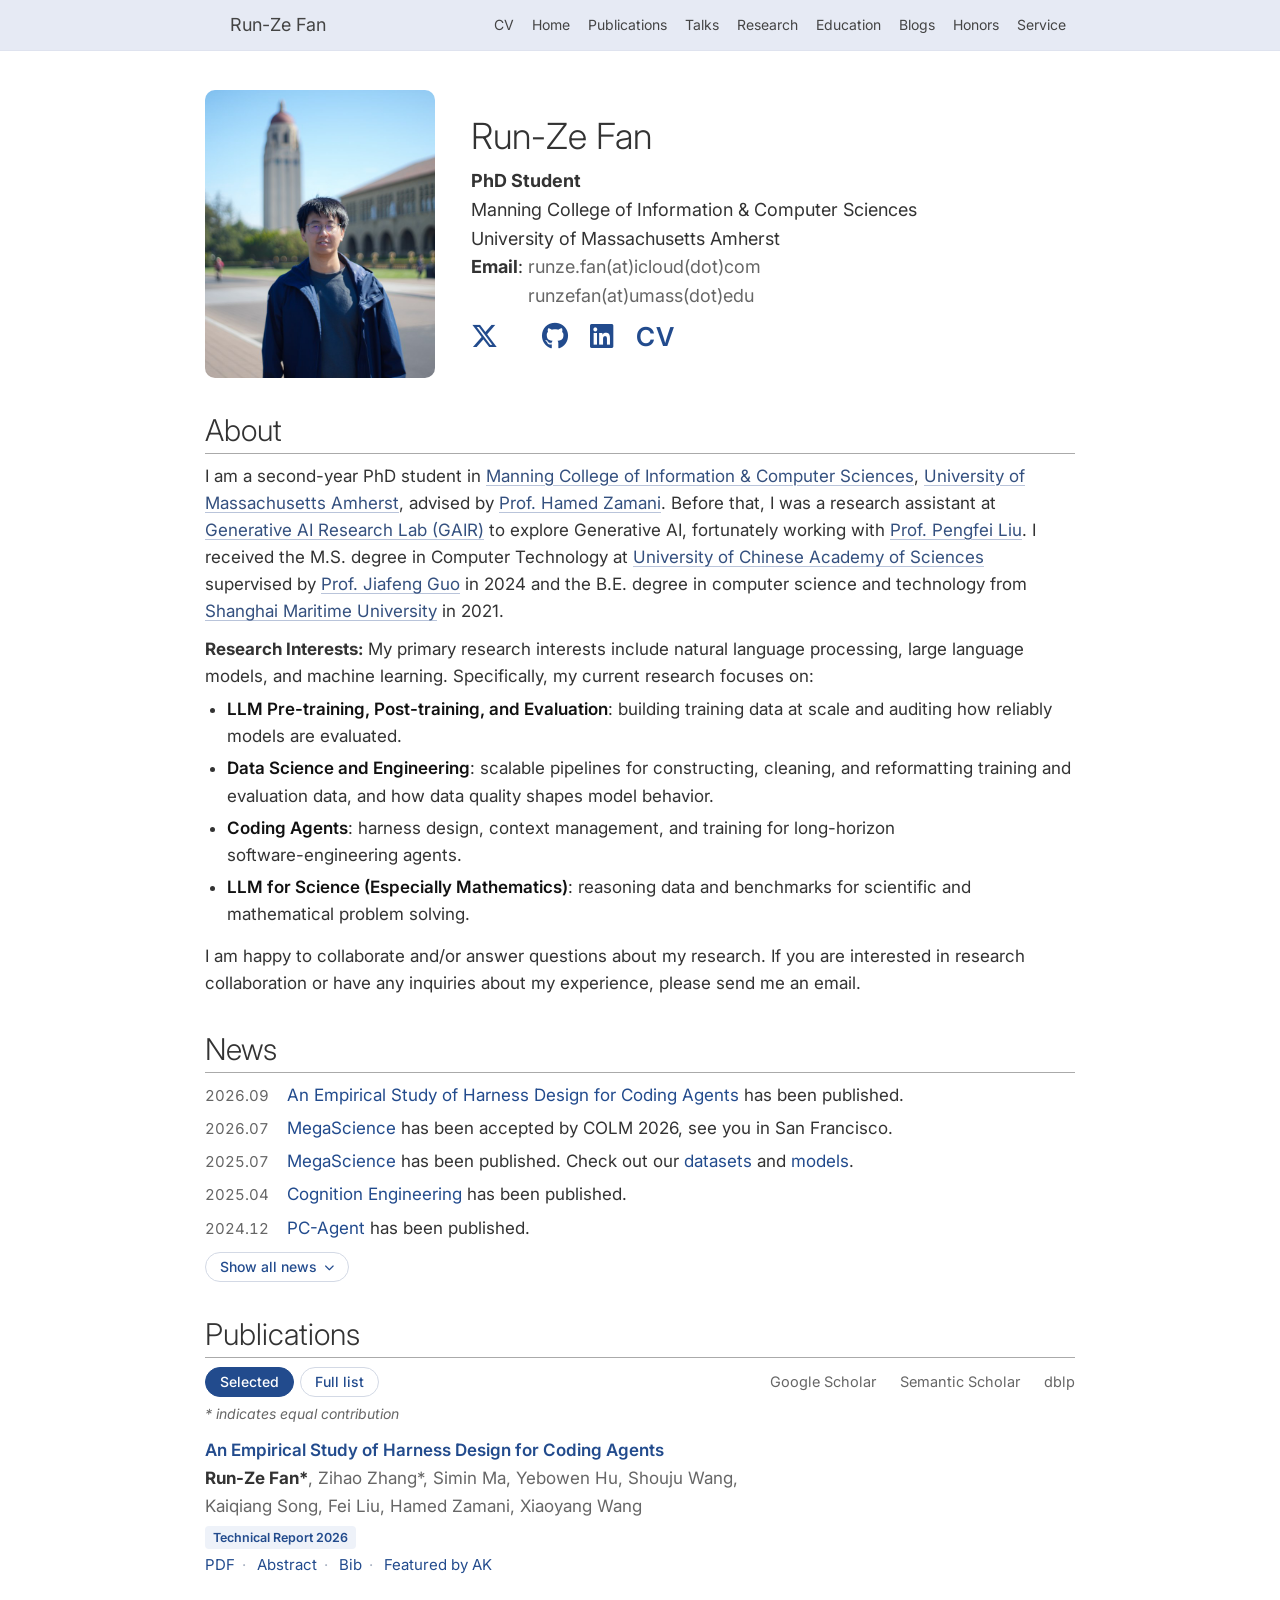
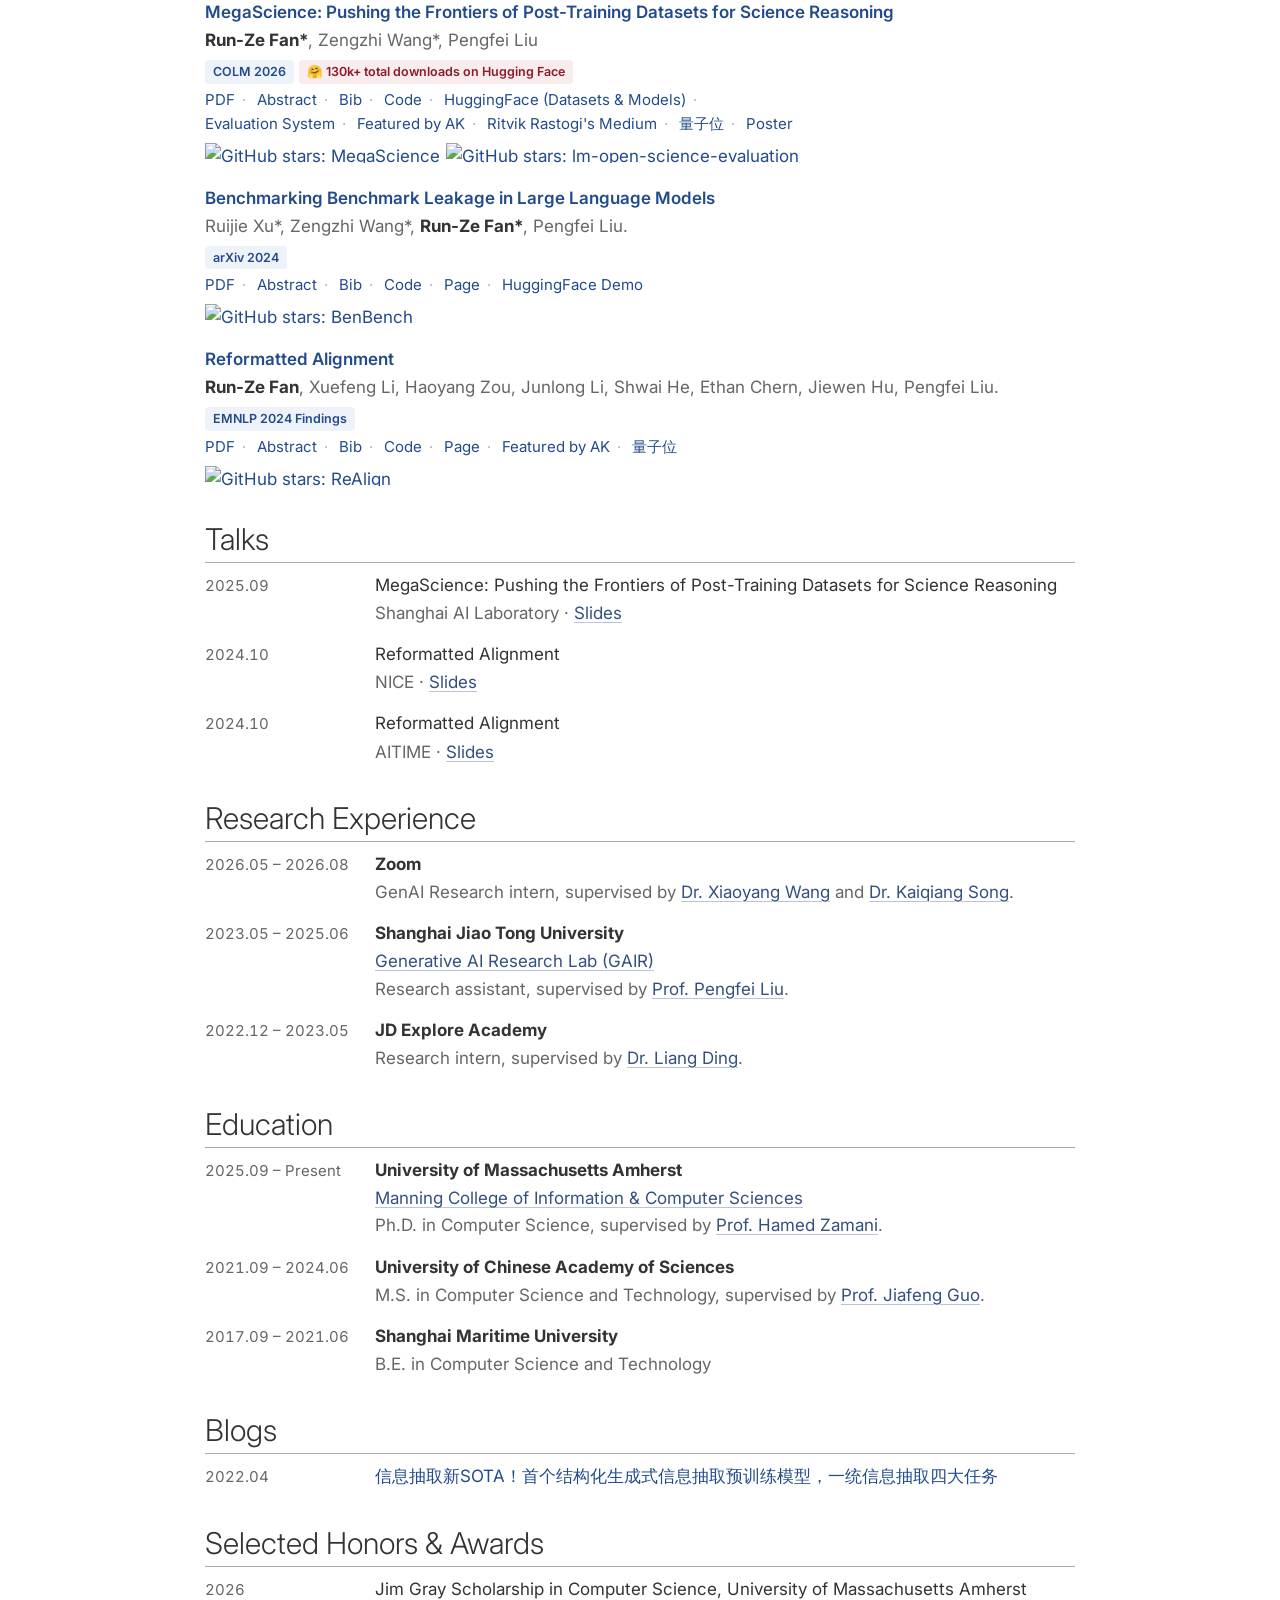
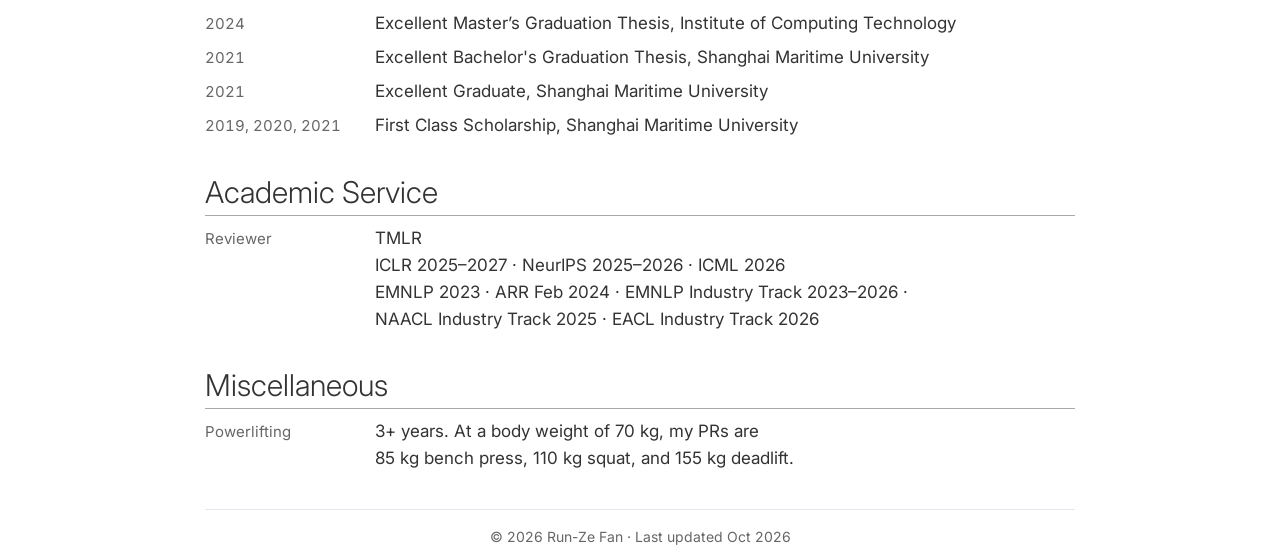
==== commit fb437109: "update" ====
--- a/index.html
+++ b/index.html
@@ -194,7 +194,7 @@
 
 <section class="about">
 <h2 id="About">About</h2>
-<p>I am a second-year PhD student in <a href="https://www.cics.umass.edu/" target="_blank">Manning College of Information & Computer Sciences</a>, <a href="https://www.umass.edu/" target="_blank">University of Massachusetts Amherst</a>, advised by <a href="https://groups.cs.umass.edu/zamani/" target="_blank">Prof.&nbsp;Hamed&nbsp;Zamani</a>. Before that, I was a research assistant at <a href="https://plms.ai/index.html" target="_blank">Generative AI Research Lab (GAIR)</a> to explore Generative AI, fortunately working with <a href="https://scholar.google.com/citations?user=oIz_CYEAAAAJ&hl=en" target="_blank">Prof.&nbsp;Pengfei&nbsp;Liu</a>. I received the M.S. degree in Computer Technology at <a href="http://www.ict.ac.cn/" target="_blank">Institute of Computing Technology (ICT) of Chinese Academy of Sciences (CAS)</a> supervised by <a href="https://scholar.google.com/citations?user=nD0I3PUAAAAJ&hl=en&oi=ao" target="_blank">Prof.&nbsp;Jiafeng&nbsp;Guo</a> in 2024 and the B.E. degree in computer science and technology from <a href="https://www.shmtu.edu.cn/" target="_blank">Shanghai Maritime University</a> in 2021.</p>
+<p>I am a second-year PhD student in <a href="https://www.cics.umass.edu/" target="_blank">Manning College of Information & Computer Sciences</a>, <a href="https://www.umass.edu/" target="_blank">University of Massachusetts Amherst</a>, advised by <a href="https://groups.cs.umass.edu/zamani/" target="_blank">Prof.&nbsp;Hamed&nbsp;Zamani</a>. Before that, I was a research assistant at <a href="https://plms.ai/index.html" target="_blank">Generative AI Research Lab (GAIR)</a> to explore Generative AI, fortunately working with <a href="https://scholar.google.com/citations?user=oIz_CYEAAAAJ&hl=en" target="_blank">Prof.&nbsp;Pengfei&nbsp;Liu</a>. I received the M.S. degree in Computer Technology at <a href="https://english.ucas.ac.cn/" target="_blank">University of Chinese Academy of Sciences</a> supervised by <a href="https://scholar.google.com/citations?user=nD0I3PUAAAAJ&hl=en&oi=ao" target="_blank">Prof.&nbsp;Jiafeng&nbsp;Guo</a> in 2024 and the B.E. degree in computer science and technology from <a href="https://www.shmtu.edu.cn/" target="_blank">Shanghai Maritime University</a> in 2021.</p>
 <p class="interests-lead"><b>Research Interests:</b> My primary research interests include natural language processing, large language models, and machine learning. Specifically, my current research focuses on:</p>
 <ul class="interests">
   <li><b><span class="nowrap">LLM Pre-training</span>, <span class="nowrap">Post-training</span>, and Evaluation</b>: building training data at scale and auditing how reliably models are evaluated.</li>
@@ -840,7 +840,9 @@
 <h2 id="Education">Education</h2>
 <ul class="timeline">
   <li><span class="tl-date">2025.09 – Present</span><div class="tl-body"><b>University of Massachusetts Amherst</b><div class="tl-sub"><a href="https://www.cics.umass.edu/" target="_blank">Manning College of Information & Computer Sciences</a></div><div class="tl-sub">Ph.D. in Computer Science, supervised by <a href="https://groups.cs.umass.edu/zamani/" target="_blank">Prof.&nbsp;Hamed&nbsp;Zamani</a>.</div></div></li>
-  <li><span class="tl-date">2021.09 – 2024.06</span><div class="tl-body"><b>University of Chinese Academy of Sciences</b><div class="tl-sub">Institute of Computing Technology</div><div class="tl-sub">M.S. in Computer Science and Technology, supervised by <a href="https://scholar.google.com/citations?user=nD0I3PUAAAAJ&hl=en&oi=ao" target="_blank">Prof.&nbsp;Jiafeng&nbsp;Guo</a>.</div></div></li>
+  <li><span class="tl-date">2021.09 – 2024.06</span><div class="tl-body"><b>University of Chinese Academy of Sciences</b>
+    <!-- <div class="tl-sub">Institute of Computing Technology</div> -->
+    <div class="tl-sub">M.S. in Computer Science and Technology, supervised by <a href="https://scholar.google.com/citations?user=nD0I3PUAAAAJ&hl=en&oi=ao" target="_blank">Prof.&nbsp;Jiafeng&nbsp;Guo</a>.</div></div></li>
   <li><span class="tl-date">2017.09 – 2021.06</span><div class="tl-body"><b>Shanghai Maritime University</b><div class="tl-sub">B.E. in Computer Science and Technology</div></div></li>
 </ul>
 
